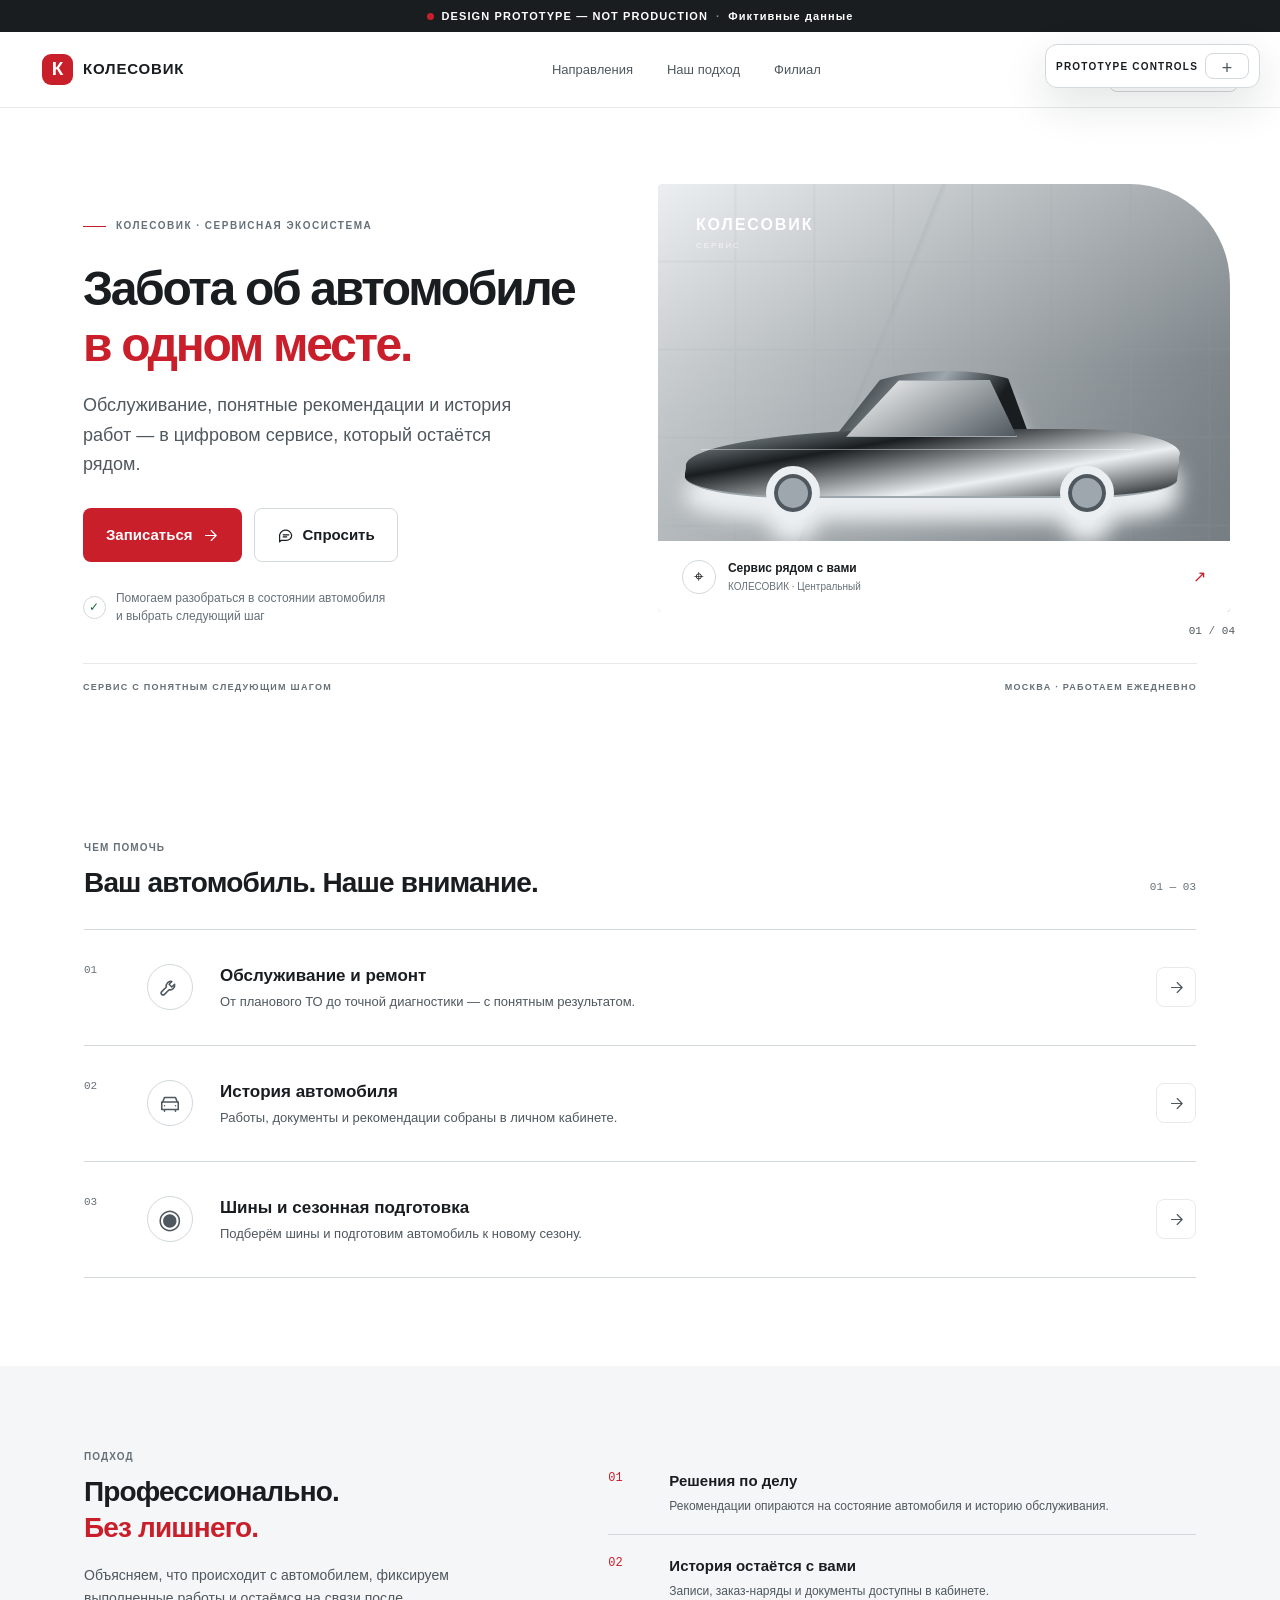
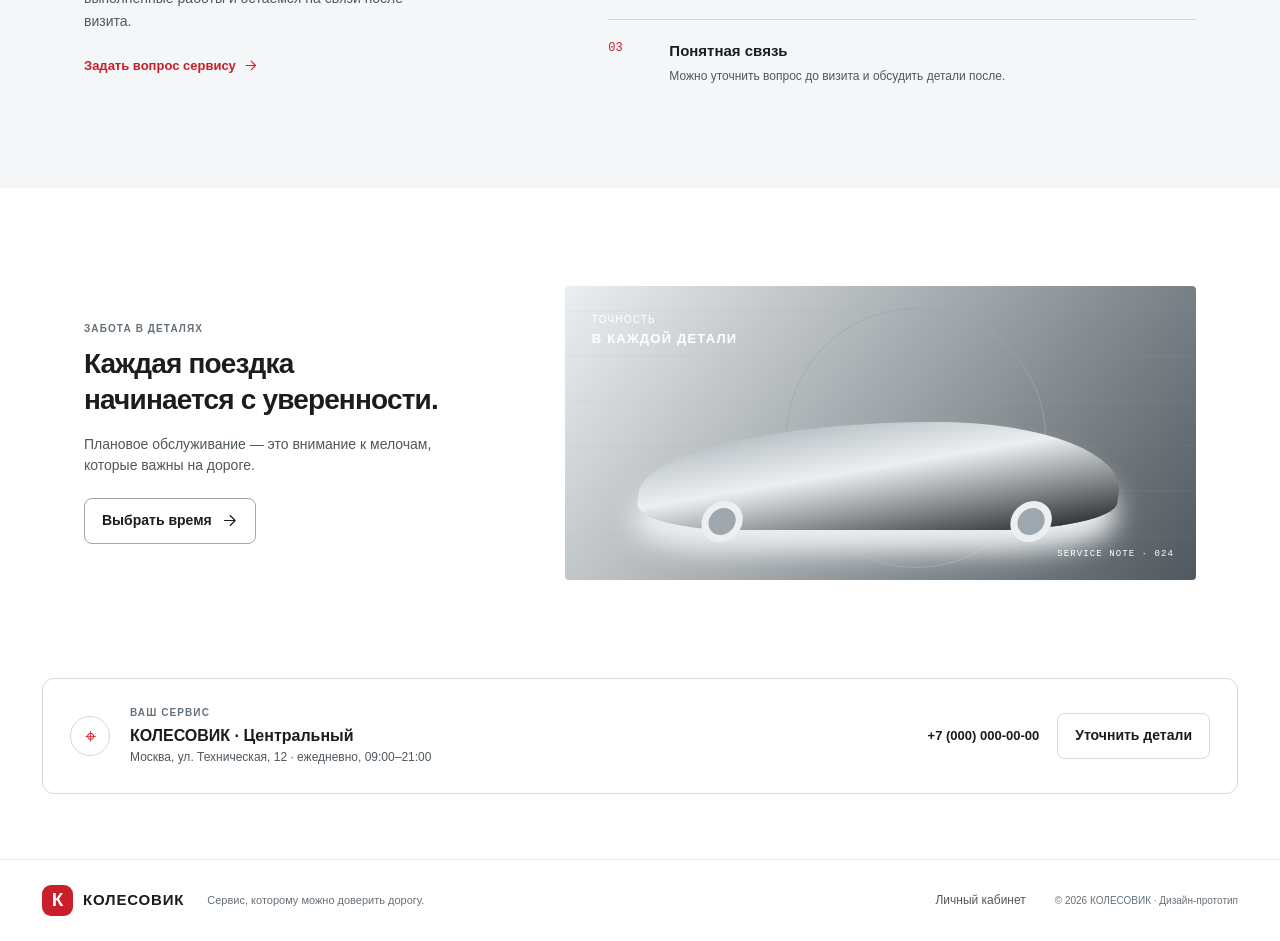
==== index.html @ c03b589c "preview: publish pilot ui v1" ====
<!doctype html>
<html lang="ru" data-theme="light">
<head>
  <meta charset="utf-8">
  <meta name="viewport" content="width=device-width, initial-scale=1, viewport-fit=cover">
  <meta name="robots" content="noindex, nofollow, noarchive, nosnippet">
  <meta name="description" content="Изолированный дизайн-прототип КОЛЕСОВИК. Только фиктивные данные.">
  <title>КОЛЕСОВИК — Pilot UI Design v1</title>
  <link rel="stylesheet" href="styles.css">
  <script>try{document.documentElement.dataset.theme=localStorage.getItem('pilot-theme')||'light'}catch{}</script>
  <script src="app.js" defer></script>
</head>
<body>
  <a class="skip-link" href="#app">К содержимому</a>
  <div class="prototype-banner"><span class="banner-dot"></span> DESIGN PROTOTYPE — NOT PRODUCTION <span class="banner-sep">·</span> Фиктивные данные</div>
  <aside class="controls collapsed" aria-label="Prototype controls">
    <div class="controls-top"><span class="control-kicker">PROTOTYPE CONTROLS</span><span class="not-product">NOT PRODUCT UI</span><button id="controls-toggle" class="icon-button controls-toggle" aria-label="Развернуть панель прототипа" aria-expanded="false">+</button></div>
    <div class="controls-body">
      <label class="control-label" for="screen-select">Экран</label>
      <select id="screen-select">
        <option value="next">01 · Next / Главная</option><option value="customer">02 · Customer / Главная</option><option value="booking">03 · Customer / Запись</option><option value="order">04 · Admin / Заказ</option><option value="shift">05 · Admin / Смена</option><option value="dialog">06 · Admin / Диалог</option>
      </select>
      <label class="control-label" for="theme-select">Тема</label>
      <select id="theme-select"><option value="light">Светлая</option><option value="dark">Тёмная</option><option value="system">Системная</option></select>
      <label class="control-label" for="state-select">Состояние</label>
      <select id="state-select"><option value="normal">Обычное</option><option value="loading">Загрузка</option><option value="empty">Пустой список</option><option value="error">Ошибка</option><option value="success">Успешно</option><option value="warning">Предупреждение</option><option value="unknown">Неизвестный исход</option><option value="readonly">Только чтение</option><option value="partial">Частичный успех</option></select>
    </div>
  </aside>
  <main id="app" tabindex="-1"></main>
  <div id="overlay-root"></div>
</body>
</html>
---- styles.css ----
@layer reset, tokens, base, components, screens, responsive;
@layer reset {
  *,*::before,*::after{box-sizing:border-box}html{scroll-behavior:smooth}body,h1,h2,h3,p,ul,ol,dl{margin:0}button,input,select,textarea{font:inherit}button{color:inherit}img,svg{display:block}button{cursor:pointer}button:disabled{cursor:not-allowed}a{color:inherit;text-decoration:none}:focus{outline:none}:focus-visible{outline:2px solid var(--focus);outline-offset:2px}
}
@layer tokens {
  :root{color-scheme:light;--red-600:#c91f2b;--red-700:#a91823;--red-800:#89151e;--blue-600:#145ec5;--green-700:#176b3a;--amber-800:#805300;--red-danger:#a51e2a;--blue-700:#155b91;--surface-0:#fff;--surface-1:#fff;--surface-2:#f5f6f7;--surface-3:#eceff1;--text-1:#191d20;--text-2:#4f585e;--text-3:#657078;--border-1:#e7eaec;--border-2:#d2d8dc;--border-3:#9da7ad;--brand:var(--red-600);--brand-hover:var(--red-700);--brand-soft:#fcebed;--focus:var(--blue-600);--interactive-hover:#f1f3f4;--success-fg:var(--green-700);--success-bg:#eaf6ee;--success-border:#b7dfc4;--warning-fg:var(--amber-800);--warning-bg:#fff5dd;--warning-border:#ebd49b;--danger-fg:var(--red-danger);--danger-bg:#fcebed;--danger-border:#e9b8bd;--info-fg:var(--blue-700);--info-bg:#e9f4fb;--info-border:#b8d8ea;--shadow-sm:0 1px 2px rgb(19 29 32 / 5%);--shadow-md:0 16px 44px rgb(19 29 32 / 13%);--shadow-float:0 18px 50px rgb(19 29 32 / 20%);--radius-sm:8px;--radius-md:12px;--radius-lg:18px;--radius-xl:24px;--font:Inter,-apple-system,BlinkMacSystemFont,"Segoe UI",Arial,sans-serif;--mono:ui-monospace,SFMono-Regular,Consolas,monospace}
  html[data-theme="dark"]{color-scheme:dark}
  html[data-theme="dark"]{--surface-0:#101315;--surface-1:#1b2023;--surface-2:#15191c;--surface-3:#0b0e10;--text-1:#f1f3f4;--text-2:#c0c8cd;--text-3:#a0abb1;--border-1:#293034;--border-2:#3a4348;--border-3:#657178;--brand:#f04450;--brand-hover:#ff6670;--brand-soft:#3a1d21;--focus:#8db8ff;--interactive-hover:#2a3034;--success-fg:#7ad49b;--success-bg:#183224;--success-border:#2c6040;--warning-fg:#f2c66e;--warning-bg:#382b14;--warning-border:#715523;--danger-fg:#ff858d;--danger-bg:#3b2024;--danger-border:#74363d;--info-fg:#84c7f1;--info-bg:#192f3d;--info-border:#315b70;--shadow-sm:0 1px 2px rgb(0 0 0 / 18%);--shadow-md:0 16px 44px rgb(0 0 0 / 32%);--shadow-float:0 18px 50px rgb(0 0 0 / 44%)}
  @media(prefers-color-scheme:dark){html[data-theme="system"]{color-scheme:dark;--surface-0:#101315;--surface-1:#1b2023;--surface-2:#15191c;--surface-3:#0b0e10;--text-1:#f1f3f4;--text-2:#c0c8cd;--text-3:#a0abb1;--border-1:#293034;--border-2:#3a4348;--border-3:#657178;--brand:#f04450;--brand-hover:#ff6670;--brand-soft:#3a1d21;--focus:#8db8ff;--interactive-hover:#2a3034;--success-fg:#7ad49b;--success-bg:#183224;--success-border:#2c6040;--warning-fg:#f2c66e;--warning-bg:#382b14;--warning-border:#715523;--danger-fg:#ff858d;--danger-bg:#3b2024;--danger-border:#74363d;--info-fg:#84c7f1;--info-bg:#192f3d;--info-border:#315b70}}
}
@layer base {
  body{font-family:var(--font);font-size:16px;line-height:1.5;color:var(--text-1);background:var(--surface-2);font-feature-settings:"ss01" on}button{border:0;background:none}p{color:var(--text-2)}svg{width:20px;height:20px;stroke:currentColor;stroke-width:1.7;stroke-linecap:round;stroke-linejoin:round;flex:0 0 auto}.sr-only{position:absolute;width:1px;height:1px;padding:0;margin:-1px;overflow:hidden;clip:rect(0,0,0,0);white-space:nowrap;border:0}.skip-link{position:fixed;z-index:200;top:-50px;left:12px;padding:10px 14px;background:var(--surface-1);border:1px solid var(--border-2);border-radius:var(--radius-sm)}.skip-link:focus{top:12px}.prototype-banner{height:32px;display:flex;align-items:center;justify-content:center;gap:8px;background:var(--text-1);color:var(--surface-0);font-size:11px;font-weight:650;letter-spacing:.1em}.banner-dot{width:7px;height:7px;border-radius:50%;background:var(--brand)}.banner-sep{opacity:.5}.controls{position:fixed;z-index:80;right:20px;top:44px;width:230px;padding:12px;background:var(--surface-1);border:1px solid var(--border-2);border-radius:var(--radius-md);box-shadow:var(--shadow-md);font-size:12px}.controls-top{display:flex;align-items:center;gap:7px;margin-bottom:10px}.control-kicker{font-weight:750;font-size:10px;letter-spacing:.12em}.not-product{padding:2px 5px;border-radius:4px;background:var(--brand-soft);color:var(--brand);font-size:8px;font-weight:700}.controls-toggle{margin-left:auto;width:26px;height:26px!important;min-height:26px!important;font-size:18px!important}.controls-body{display:grid;gap:6px}.control-label{font-size:10px;color:var(--text-3);font-weight:650;letter-spacing:.04em}.controls select{width:100%;height:34px;padding:0 9px;border:1px solid var(--border-2);border-radius:6px;background:var(--surface-0);color:var(--text-1);font-size:12px}.controls.collapsed{width:auto;padding:8px 10px}.controls.collapsed .controls-body{display:none}.controls.collapsed .controls-top{margin:0}.controls.collapsed .not-product{display:none}.button{display:inline-flex;align-items:center;justify-content:center;gap:9px;min-height:46px;padding:0 17px;border:1px solid transparent;border-radius:var(--radius-sm);font-weight:620;font-size:14px;line-height:1.25;transition:background .16s ease,border-color .16s ease,transform .16s ease}.button svg{width:17px;height:17px}.button:active{transform:translateY(1px)}.button.primary{background:var(--brand);color:var(--surface-0)}.button.primary:hover{background:var(--brand-hover)}.button.primary:disabled{opacity:.5}.button.secondary{background:var(--surface-1);border-color:var(--border-2);color:var(--text-1)}.button.secondary:hover{background:var(--interactive-hover)}.button.large{min-height:54px;padding:0 22px;font-size:15px}.button.compact{min-height:40px;padding:0 13px;font-size:13px}.button.danger{background:var(--danger-fg);color:var(--surface-0)}.button.danger-quiet{background:transparent;color:var(--danger-fg);border-color:var(--danger-border)}.button.danger-quiet:hover{background:var(--danger-bg)}.quiet-button,.text-link,.text-button{display:inline-flex;align-items:center;gap:7px;color:var(--text-2);font-weight:580;font-size:13px}.quiet-button{min-height:44px;padding:0 12px;border:1px solid var(--border-2);border-radius:var(--radius-sm);background:var(--surface-1)}.quiet-button:hover{background:var(--interactive-hover)}.quiet-button svg,.text-link svg{width:15px;height:15px}.text-link{color:var(--brand);padding:6px 0}.text-link:hover,.text-button:hover{text-decoration:underline}.text-button{color:var(--brand);padding:0}.icon-button,.row-action,.back-square{display:inline-grid;place-items:center;width:44px;height:44px;border:1px solid var(--border-2);border-radius:var(--radius-sm);background:var(--surface-1);color:var(--text-2)}.icon-button:hover,.row-action:hover,.back-square:hover{background:var(--interactive-hover)}.row-action{width:40px;height:40px;border-color:var(--border-1)}.row-action svg{width:17px;height:17px}.badge{display:inline-flex;align-items:center;gap:6px;min-height:25px;padding:3px 9px;border:1px solid var(--border-2);border-radius:99px;background:var(--surface-2);color:var(--text-2);white-space:nowrap;font-size:11px;font-weight:650}.badge i{width:6px;height:6px;border-radius:50%;background:currentColor}.badge.success{background:var(--success-bg);border-color:var(--success-border);color:var(--success-fg)}.badge.warning{background:var(--warning-bg);border-color:var(--warning-border);color:var(--warning-fg)}.badge.danger{background:var(--danger-bg);border-color:var(--danger-border);color:var(--danger-fg)}.badge.info{background:var(--info-bg);border-color:var(--info-border);color:var(--info-fg)}.eyebrow,.label{display:block;color:var(--text-3);font-size:10px;font-weight:700;letter-spacing:.11em;line-height:1.4}.small-muted{color:var(--text-3);font-size:11px}.avatar{display:grid;place-items:center;width:36px;height:36px;flex:0 0 auto;border-radius:50%;background:var(--surface-3);color:var(--text-2);font-size:12px;font-weight:700}.inline-state{display:flex;align-items:flex-start;gap:12px;padding:14px 16px;border:1px solid;border-radius:var(--radius-sm)}.inline-state strong{display:block;font-size:13px}.inline-state p{margin-top:3px;font-size:12px;line-height:1.45}.state-icon{display:grid;place-items:center;width:22px;height:22px;flex:0 0 auto;border:1px solid currentColor;border-radius:50%;font-size:12px;font-weight:700}.info-state{color:var(--info-fg);background:var(--info-bg);border-color:var(--info-border)}.success-state{color:var(--success-fg);background:var(--success-bg);border-color:var(--success-border)}.warning-state{color:var(--warning-fg);background:var(--warning-bg);border-color:var(--warning-border)}.danger-state{color:var(--danger-fg);background:var(--danger-bg);border-color:var(--danger-border)}.inline-state p{color:var(--text-2)}.spinner{width:20px;height:20px;border:2px solid var(--info-border);border-top-color:var(--info-fg);border-radius:50%;animation:spin .8s linear infinite;flex:0 0 auto}@keyframes spin{to{transform:rotate(360deg)}}.empty-state{display:grid;justify-items:center;gap:8px;padding:36px 20px;border:1px dashed var(--border-2);border-radius:var(--radius-md);text-align:center}.empty-state strong{font-size:14px}.empty-state p{font-size:13px}.empty-mark{color:var(--text-3);font-size:30px}.mobile-only{display:none}.desktop-only{display:inline-flex}
}
@layer components {
  .brand{display:flex;align-items:center;gap:10px;font-size:15px;font-weight:760;letter-spacing:.055em;white-space:nowrap}.brand-symbol{display:grid;place-items:center;width:31px;height:31px;border-radius:9px;background:var(--brand);color:var(--surface-0);font-size:19px;font-weight:750;letter-spacing:0}.modal-backdrop{position:fixed;z-index:120;inset:0;display:grid;place-items:center;padding:24px;background:var(--surface-3);background:color-mix(in srgb,var(--surface-3) 74%,transparent);backdrop-filter:blur(4px)}.modal{width:min(100%,520px);max-height:min(86dvh,760px);overflow:auto;border:1px solid var(--border-2);border-radius:var(--radius-lg);background:var(--surface-1);box-shadow:var(--shadow-float);padding:23px}.modal>header{display:flex;align-items:center;justify-content:space-between;gap:16px}.modal h2{font-size:22px;line-height:1.3;letter-spacing:-.02em}.modal-body{display:grid;gap:15px;padding:18px 0;color:var(--text-2);font-size:14px}.modal-body>p{line-height:1.6}.modal footer{display:flex;justify-content:flex-end;gap:9px;padding-top:4px}.field-label{display:grid;gap:6px;color:var(--text-2);font-size:12px;font-weight:620}.field-label input,.field-label select,.field-label textarea{width:100%;min-height:46px;padding:10px 12px;border:1px solid var(--border-2);border-radius:var(--radius-sm);background:var(--surface-0);color:var(--text-1);font-size:14px}.field-label textarea{min-height:90px;resize:vertical}.modal-lead{color:var(--text-1);font-weight:620}.modal-facts{display:grid;gap:8px;padding:12px 14px;border-radius:var(--radius-sm);background:var(--surface-2)}.modal-facts div{display:flex;justify-content:space-between;gap:18px}.modal-facts dt{color:var(--text-3);font-size:12px}.modal-facts dd{color:var(--text-1);font-size:12px;font-weight:620;text-align:right}.reconcile-choice{display:grid;gap:8px}.reconcile-choice button{display:grid;grid-template-columns:32px 1fr;align-items:center;gap:0 10px;padding:12px;border:1px solid var(--border-2);border-radius:var(--radius-sm);background:var(--surface-0);text-align:left}.reconcile-choice button>span{grid-row:span 2;display:grid;place-items:center;width:30px;height:30px;border-radius:50%;background:var(--info-bg);color:var(--info-fg)}.reconcile-choice strong{font-size:13px}.reconcile-choice small{color:var(--text-3);font-size:11px}.micro-note{font-size:11px!important;color:var(--text-3)!important}.roster-checks{display:grid;gap:3px}.roster-checks label{display:flex;align-items:center;gap:10px;min-height:44px;border-bottom:1px solid var(--border-1);font-size:13px}.roster-checks input{width:18px;height:18px;accent-color:var(--brand)}.past-episode{padding:14px;border:1px solid var(--border-1);border-radius:var(--radius-sm);background:var(--surface-2)}.past-episode p{margin-top:10px}.backend-note{display:block;padding:9px 10px;border-left:2px solid var(--warning-fg);background:var(--warning-bg);color:var(--warning-fg);font-size:10px;line-height:1.45}
}
@layer screens {
  /* Next public surface */
  .public-shell{background:var(--surface-1);min-height:100vh}.public-header{height:76px;max-width:1280px;margin:auto;padding:0 42px;display:flex;align-items:center;justify-content:space-between;border-bottom:1px solid var(--border-1)}.public-links{display:flex;gap:34px;margin-left:80px}.public-links a{font-size:13px;color:var(--text-2)}.public-links a:hover{color:var(--brand)}.public-actions{display:flex;align-items:center;gap:12px}.menu-button{display:none}.hero-public{position:relative;display:grid;grid-template-columns:1.03fr .97fr;max-width:1280px;min-height:580px;margin:auto;padding:76px 42px 58px;overflow:hidden}.hero-copy{position:relative;z-index:2;padding:35px 0 0 3.2vw}.hero-copy .eyebrow{display:flex;align-items:center;gap:10px;color:var(--text-3);letter-spacing:.15em}.eyebrow-line{width:23px;height:1px;background:var(--brand)}.hero-copy h1{margin:28px 0 18px;font-size:48px;line-height:56px;letter-spacing:-.048em;font-weight:660}.hero-copy h1 em,.trust-left h2 em{font-style:normal;color:var(--brand)}.hero-lead{max-width:470px;font-size:18px;line-height:1.65}.hero-buttons{display:flex;gap:12px;margin-top:28px}.hero-buttons .secondary{gap:8px}.hero-buttons .secondary svg{width:18px}.hero-assurance{display:flex;align-items:center;gap:10px;margin-top:27px;color:var(--text-3);font-size:12px;line-height:1.5}.assurance-icon{display:grid;place-items:center;width:23px;height:23px;border:1px solid var(--border-2);border-radius:50%;color:var(--success-fg);font-size:12px}.hero-visual{position:relative;min-height:455px;padding:0 15px 0 8px}.photo-scene{position:absolute;inset:0 8px 27px 0;overflow:hidden;border-radius:4px 100px 4px 4px;background:linear-gradient(145deg,var(--surface-3),var(--text-2));isolation:isolate}.photo-scene:before,.photo-scene:after{position:absolute;content:"";z-index:-1}.photo-scene:before{inset:0;background:linear-gradient(112deg,transparent 38%,var(--border-3) 38.3%,transparent 39%),linear-gradient(0deg,var(--surface-3),transparent 60%);opacity:.25}.photo-grid{position:absolute;inset:0;background:repeating-linear-gradient(90deg,transparent 0 76px,var(--border-3) 77px,var(--border-3) 78px,transparent 79px),repeating-linear-gradient(0deg,transparent 0 85px,var(--border-3) 86px,var(--border-3) 87px,transparent 88px);opacity:.12}.garage-sign{position:absolute;top:29px;left:38px;color:var(--surface-0);font-size:16px;font-weight:750;letter-spacing:.12em}.garage-sign span{display:block;margin-top:3px;font-size:8px;font-weight:500;letter-spacing:.24em;opacity:.65}.car-illustration{position:absolute;bottom:83px;left:4%;width:88%;height:165px;filter:drop-shadow(0 23px 10px var(--surface-3))}.car-body{position:absolute;left:1%;right:1%;bottom:31px;height:69px;border-radius:48% 22% 19% 22% / 52% 37% 26% 32%;transform:skewX(-6deg);background:linear-gradient(170deg,var(--border-3),var(--text-1) 31%,var(--surface-3) 68%,var(--text-1));border-bottom:2px solid var(--border-3)}.car-roof{position:absolute;left:30%;top:7px;width:42%;height:80px;border-radius:58% 55% 0 0;transform:skewX(-12deg);background:linear-gradient(120deg,var(--text-1),var(--border-3) 42%,var(--text-1) 70%);clip-path:polygon(22% 0,78% 0,100% 100%,0 100%)}.car-window{position:absolute;z-index:2;left:34%;top:16px;width:34%;height:57px;transform:skewX(-12deg);clip-path:polygon(24% 0,77% 0,100% 100%,0 100%);background:linear-gradient(145deg,var(--surface-2),var(--text-2));border:1px solid var(--border-3)}.wheel{position:absolute;bottom:9px;z-index:3;width:54px;height:54px;border:8px solid var(--surface-3);border-radius:50%;background:var(--border-3);box-shadow:inset 0 0 0 4px var(--text-2)}.wheel-a{left:17%}.wheel-b{right:14%}.car-highlight{position:absolute;bottom:79px;left:4%;width:86%;height:1px;background:var(--surface-0);opacity:.4}.floor-line{position:absolute;left:-4%;right:-4%;bottom:69px;height:1px;background:var(--surface-0);opacity:.22}.photo-caption{position:absolute;right:0;bottom:0;left:0;display:flex;align-items:center;gap:12px;padding:18px 24px;background:var(--surface-1);color:var(--text-1)}.caption-pin{display:grid;place-items:center;width:34px;height:34px;border:1px solid var(--border-2);border-radius:50%;font-size:17px}.photo-caption strong,.photo-caption small{display:block}.photo-caption strong{font-size:12px}.photo-caption small{margin-top:2px;color:var(--text-3);font-size:10px}.caption-arrow{margin-left:auto;color:var(--brand)}.hero-index{position:absolute;right:3px;bottom:0;color:var(--text-2);font-family:var(--mono);font-size:11px}.hero-index span{color:var(--text-3)}.hero-bottom{grid-column:1/-1;display:flex;justify-content:space-between;align-self:end;margin:24px 3.2vw 0;padding-top:17px;border-top:1px solid var(--border-1);color:var(--text-3);font-size:9px;font-weight:650;letter-spacing:.14em}.section-wrap{max-width:1196px;margin:auto;padding:88px 42px}.section-head{display:flex;align-items:end;justify-content:space-between;gap:20px;margin-bottom:28px}.section-head h2,.trust-left h2,.proof-work h2{margin-top:10px;font-size:28px;line-height:36px;letter-spacing:-.03em;font-weight:640}.section-count{padding-bottom:5px;color:var(--text-3);font-family:var(--mono);font-size:11px}.direction-list{border-top:1px solid var(--border-2)}.direction-row{display:grid;grid-template-columns:44px 54px 1fr 44px;align-items:center;gap:19px;min-height:116px;border-bottom:1px solid var(--border-2)}.direction-number{align-self:start;padding-top:32px;color:var(--text-3);font-family:var(--mono);font-size:11px}.direction-icon{display:grid;place-items:center;width:46px;height:46px;border:1px solid var(--border-2);border-radius:50%;color:var(--text-2)}.direction-icon svg{width:22px;height:22px}.tire-icon{font-size:27px}.direction-copy h3{font-size:17px;font-weight:630}.direction-copy p{margin-top:4px;font-size:13px}.direction-row .row-action{justify-self:end}.trust-section{display:grid;grid-template-columns:.85fr 1.15fr;gap:90px;padding:84px max(42px,calc((100% - 1112px)/2));background:var(--surface-2)}.trust-left h2{font-size:28px}.trust-left>p{max-width:365px;margin:18px 0 17px;line-height:1.65;font-size:14px}.trust-right{display:grid;align-content:center}.trust-stat{display:grid;grid-template-columns:45px 1fr;gap:16px;padding:19px 0;border-bottom:1px solid var(--border-2)}.trust-stat:last-child{border:0}.trust-mark{color:var(--brand);font-family:var(--mono);font-size:12px}.trust-stat strong{font-size:15px}.trust-stat p{margin-top:4px;font-size:12px}.proof-work{display:grid;grid-template-columns:.8fr 1.2fr;gap:60px;align-items:center;max-width:1196px;margin:auto;padding:98px 42px}.proof-work>div:first-child>p{max-width:365px;margin:16px 0 22px;font-size:14px}.dark-outline{border-color:var(--border-3);background:transparent}.work-art{position:relative;height:294px;overflow:hidden;border-radius:4px;background:linear-gradient(128deg,var(--surface-3),var(--text-2));isolation:isolate}.work-art:before{position:absolute;inset:0;content:"";z-index:-1;background:repeating-linear-gradient(0deg,transparent 0 43px,var(--border-3) 44px,transparent 45px);opacity:.12}.work-ring{position:absolute;top:22px;left:35%;width:260px;height:260px;border:1px solid var(--border-3);border-radius:50%;opacity:.7}.work-car{position:absolute;left:12%;right:12%;bottom:50px;height:108px;border-radius:60% 40% 25% 22% / 65% 65% 25% 25%;transform:skewX(-8deg);background:linear-gradient(170deg,var(--border-3),var(--surface-3) 45%,var(--text-1));box-shadow:0 22px 25px var(--surface-3)}.work-car span:before,.work-car span:after{position:absolute;bottom:-12px;width:41px;height:41px;content:"";border:7px solid var(--surface-3);border-radius:50%;background:var(--border-3)}.work-car span:before{left:14%}.work-car span:after{right:13%}.work-label{position:absolute;top:25px;left:27px;color:var(--surface-0);font-size:10px;letter-spacing:.12em;line-height:1.7}.work-label b{font-size:13px}.work-serial{position:absolute;right:22px;bottom:18px;color:var(--surface-0);font-family:var(--mono);font-size:9px;letter-spacing:.12em}.branch-strip{display:grid;grid-template-columns:42px 1fr auto auto;align-items:center;gap:18px;max-width:1196px;margin:0 auto 65px;padding:27px;border:1px solid var(--border-2);border-radius:var(--radius-md)}.branch-pin{display:grid;place-items:center;width:40px;height:40px;border:1px solid var(--border-2);border-radius:50%;color:var(--brand);font-size:20px}.branch-strip h2{margin-top:4px;font-size:16px}.branch-strip p{font-size:12px}.branch-phone{font-size:13px;font-weight:630}.public-footer{display:flex;align-items:center;gap:23px;max-width:1280px;margin:auto;padding:25px 42px;border-top:1px solid var(--border-1)}.public-footer>span{color:var(--text-3);font-size:11px}.public-footer .footer-login{margin-left:auto;color:var(--text-2);font-size:12px}.public-footer small{color:var(--text-3);font-size:10px}
  /* Customer app */
  .customer-app{display:grid;grid-template-columns:248px minmax(0,1fr);min-height:calc(100vh - 32px);background:var(--surface-2)}.customer-side{position:sticky;top:0;display:flex;flex-direction:column;height:calc(100vh - 32px);padding:26px 16px 17px;border-right:1px solid var(--border-1);background:var(--surface-1)}.customer-side>.brand{padding:0 10px}.side-label{margin:42px 10px 9px;color:var(--text-3);font-size:9px;font-weight:700;letter-spacing:.13em}.customer-side nav{display:grid;gap:4px}.side-item{display:flex;align-items:center;gap:12px;width:100%;min-height:45px;padding:0 11px;border-radius:var(--radius-sm);color:var(--text-2);font-size:13px;text-align:left}.side-item>span{display:grid;place-items:center;width:24px}.side-item svg{width:19px;height:19px}.side-item.selected{background:var(--brand-soft);color:var(--brand);font-weight:630}.side-help{margin-top:auto;padding:15px 12px;border:1px solid var(--border-1);border-radius:var(--radius-md)}.help-icon{display:grid;place-items:center;width:33px;height:33px;margin-bottom:12px;border-radius:10px;background:var(--surface-3);color:var(--text-2)}.help-icon svg{width:17px}.side-help strong{font-size:12px}.side-help p{margin:3px 0 7px;font-size:11px}.side-help .text-link{font-size:11px}.side-profile{display:flex;align-items:center;gap:10px;margin-top:16px;padding:12px 5px 0;border-top:1px solid var(--border-1)}.side-profile>span:nth-child(2){display:grid;gap:1px}.side-profile b{font-size:11px}.side-profile small{font-size:10px;color:var(--text-3)}.more-button{width:34px;height:34px;border-radius:var(--radius-sm);color:var(--text-3);font-size:21px}.side-profile .more-button{margin-left:auto}.customer-main{min-width:0}.customer-top{height:68px;display:flex;align-items:center;justify-content:space-between;padding:0 max(32px,calc((100% - 1010px)/2));border-bottom:1px solid var(--border-1);background:var(--surface-1)}.mobile-brand-link{display:none}.account-context{color:var(--text-3);font-size:12px}.profile-mini{display:flex;align-items:center;gap:8px;min-height:44px;color:var(--text-2);font-size:12px}.profile-mini .avatar{width:30px;height:30px;font-size:10px}.customer-content{max-width:1040px;margin:0 auto;padding:40px 34px 64px}.customer-welcome{display:flex;align-items:end;justify-content:space-between;gap:20px;margin-bottom:25px}.customer-welcome h1,.page-title{margin-top:6px;font-size:36px;font-weight:640;letter-spacing:-.03em}.customer-welcome p{margin-top:6px;font-size:13px}.current-booking{display:grid;grid-template-columns:206px minmax(0,1fr);min-height:228px;overflow:hidden;border:1px solid var(--border-2);border-radius:var(--radius-lg);background:var(--surface-1);box-shadow:var(--shadow-sm)}.booking-visual{position:relative;display:flex;align-items:center;justify-content:center;overflow:hidden;background:var(--surface-3)}.booking-visual:before,.booking-visual:after{position:absolute;content:"";width:160px;height:160px;border:1px solid var(--border-3);border-radius:50%;opacity:.35}.booking-visual:before{left:-85px;top:-70px}.booking-visual:after{right:-110px;bottom:-110px;width:215px;height:215px}.booking-visual-label{position:absolute;top:16px;left:17px;color:var(--text-3);font-size:8px;font-weight:700;letter-spacing:.13em}.calendar-art{z-index:1;display:grid;justify-items:center;align-content:center;width:83px;height:91px;border:1px solid var(--border-3);border-radius:11px;background:var(--surface-1);box-shadow:var(--shadow-md);transform:rotate(-5deg)}.calendar-art b{font-size:37px;line-height:1;font-weight:650;letter-spacing:-.05em}.calendar-art span{margin-top:3px;color:var(--brand);font-size:9px;font-weight:750;letter-spacing:.14em}.visual-decoration{position:absolute;right:17px;bottom:13px;color:var(--border-3)}.visual-decoration svg{width:21px;height:21px}.booking-details{display:flex;flex-direction:column;padding:21px 25px}.booking-title-line{display:flex;align-items:center;gap:10px}.booking-details h2{margin-top:10px;font-size:21px;line-height:1.27;letter-spacing:-.02em}.booking-meta{display:grid;grid-template-columns:1fr 1fr;gap:6px 18px;margin-top:11px}.booking-meta span{display:flex;align-items:center;gap:7px;color:var(--text-2);font-size:11px}.booking-meta svg{width:14px;height:14px;color:var(--text-3)}.booking-footer{display:flex;align-items:center;justify-content:space-between;gap:15px;margin-top:auto;padding-top:14px}.booking-footer>span{color:var(--text-3);font-size:10px}.compact-head{margin-bottom:15px}.compact-head h2{margin-top:5px;font-size:20px;letter-spacing:-.015em}.customer-section{margin-top:30px}.car-year{color:var(--text-3);font-size:.68em;font-weight:450}.vehicle-summary{display:grid;grid-template-columns:160px 1fr 1fr 40px;align-items:center;gap:16px;min-height:110px;padding:13px 16px;border:1px solid var(--border-2);border-radius:var(--radius-md);background:var(--surface-1)}.vehicle-visual{position:relative;display:grid;place-items:center;height:78px;overflow:hidden;border-radius:8px;background:var(--surface-2)}.vehicle-visual:after{position:absolute;right:10px;bottom:14px;left:10px;height:1px;content:"";background:var(--border-2)}.mini-car{position:relative;z-index:1;width:94px;height:28px;margin-top:14px;border-radius:55% 27% 17% 17% / 47% 53% 22% 28%;transform:skewX(-6deg);background:linear-gradient(170deg,var(--border-3),var(--text-2));box-shadow:var(--shadow-sm)}.mini-car:before{position:absolute;left:26px;top:-17px;width:44px;height:22px;content:"";clip-path:polygon(25% 0,75% 0,100% 100%,0 100%);background:var(--text-3)}.mini-car span:before,.mini-car span:after{position:absolute;bottom:-6px;z-index:2;width:17px;height:17px;content:"";border:3px solid var(--surface-3);border-radius:50%;background:var(--border-3)}.mini-car span:before{left:13px}.mini-car span:after{right:13px}.vehicle-data{display:grid;align-content:center;gap:4px;color:var(--text-2);font-size:11px}.plate{justify-self:start;padding:2px 7px;border:1px solid var(--border-2);border-radius:4px;background:var(--surface-2);color:var(--text-1);font-family:var(--mono);font-size:11px;font-weight:600}.vehicle-next{display:grid;gap:3px;padding-left:20px;border-left:1px solid var(--border-1)}.vehicle-next .label{font-size:8px}.vehicle-next strong{font-size:12px}.vehicle-next>span:last-child{font-size:10px;color:var(--text-3)}.vehicle-action{justify-self:end}.service-summary .section-head{margin-bottom:12px}.service-row{display:grid;grid-template-columns:44px 1fr auto 40px;align-items:center;gap:14px;padding:15px;border:1px solid var(--border-2);border-radius:var(--radius-md);background:var(--surface-1)}.service-date{display:grid;place-items:center;width:39px;height:43px;border:1px solid var(--border-2);border-radius:7px;font-size:14px;font-weight:650;line-height:1.05}.service-date small{font-size:8px;letter-spacing:.08em}.service-name{display:grid;gap:3px}.service-name strong{font-size:12px}.service-name span{color:var(--text-3);font-size:10px}.service-total{display:grid;gap:2px;text-align:right}.service-total span{color:var(--text-3);font-size:8px;letter-spacing:.1em}.service-total strong{font-variant-numeric:tabular-nums;font-size:13px}.recommendation{display:grid;grid-template-columns:37px 1fr auto;align-items:start;gap:13px;margin-top:19px;padding:17px;border:1px solid var(--warning-border);border-radius:var(--radius-md);background:var(--warning-bg)}.recommendation-icon{display:grid;place-items:center;width:32px;height:32px;border-radius:50%;background:var(--surface-1);color:var(--warning-fg)}.recommendation .eyebrow{color:var(--warning-fg);font-size:8px}.recommendation h3{margin-top:4px;font-size:13px}.recommendation p{margin-top:4px;font-size:11px}.recommendation .quiet-button{min-height:38px;font-size:11px}.quick-actions{display:grid;grid-template-columns:1fr 1fr;gap:12px;margin-top:17px}.quick-actions>button{display:grid;grid-template-columns:26px 1fr 18px;align-items:center;gap:10px;min-height:68px;padding:11px 14px;border:1px solid var(--border-2);border-radius:var(--radius-md);background:var(--surface-1);text-align:left}.quick-actions>button>svg:first-child{color:var(--text-2)}.quick-actions>button>svg:last-child{width:16px;color:var(--text-3)}.quick-actions span{display:grid;gap:1px}.quick-actions b{font-size:11px}.quick-actions small{color:var(--text-3);font-size:9px}.bottom-nav{display:none}.booking-standalone{max-width:790px;margin:auto;padding:34px 28px}.back-link{min-height:44px;padding:0;color:var(--text-2);font-size:13px}.booking-standalone .back-link{margin-bottom:23px}.booking-standalone .page-title{font-size:30px}.booking-tabs{display:flex;gap:20px;margin:20px 0 0;border-bottom:1px solid var(--border-2)}.booking-tabs button{position:relative;min-height:47px;padding:0 2px;color:var(--text-3);font-size:13px}.booking-tabs button.active{color:var(--brand);font-weight:650}.booking-tabs button.active:after{position:absolute;bottom:-1px;right:0;left:0;height:2px;content:"";background:var(--brand)}.booking-full{margin-top:18px;padding:23px;border:1px solid var(--border-2);border-radius:var(--radius-lg);background:var(--surface-1);box-shadow:var(--shadow-sm)}.booking-full-head{display:flex;align-items:center;justify-content:space-between;color:var(--text-3)}.booking-full-head>div{display:flex;align-items:center;gap:11px}.booking-full-head>svg{width:23px;height:23px}.booking-full h2{margin-top:17px;font-size:23px;letter-spacing:-.02em}.booking-facts{display:grid;grid-template-columns:1fr 1fr;gap:18px 25px;margin-top:23px;padding:19px 0;border-top:1px solid var(--border-1);border-bottom:1px solid var(--border-1)}.booking-facts>div{display:grid;gap:2px}.booking-facts>div>span{color:var(--text-3);font-size:9px;font-weight:700;letter-spacing:.1em}.booking-facts strong{font-size:13px}.booking-facts small{color:var(--text-3);font-size:11px}.success-text{color:var(--success-fg)}.booking-next{display:grid;grid-template-columns:55px 1fr;align-items:start;gap:9px;margin-top:17px}.next-number{color:var(--brand);font-size:9px;font-weight:720;letter-spacing:.1em}.booking-next p{font-size:12px;line-height:1.5}.booking-ops{display:flex;gap:9px;margin-top:19px}.booking-note{display:flex;gap:10px;align-items:flex-start;margin-top:13px;padding:12px;border-radius:var(--radius-sm);background:var(--surface-3)}.booking-note>span{display:grid;place-items:center;width:18px;height:18px;flex:0 0 auto;border:1px solid var(--border-3);border-radius:50%;font-size:11px}.booking-note p{font-size:11px}.booking-full .mode-note{margin-top:10px}
  /* Admin dense operational surfaces */
  .admin-app{display:grid;grid-template-columns:234px minmax(0,1fr);min-height:calc(100vh - 32px);background:var(--surface-2)}.admin-sidebar{position:sticky;top:0;display:flex;flex-direction:column;height:calc(100vh - 32px);padding:21px 14px 12px;border-right:1px solid var(--border-1);background:var(--surface-1)}.admin-sidebar>.brand{padding:0 7px}.branch-switch{display:flex;align-items:center;gap:10px;margin:29px 0 19px;padding:10px;border:1px solid var(--border-1);border-radius:var(--radius-sm)}.branch-dot{width:8px;height:8px;border-radius:50%;background:var(--success-fg)}.branch-switch>span:nth-child(2){display:grid;gap:1px;flex:1}.branch-switch small{font-size:8px;color:var(--text-3);letter-spacing:.1em}.branch-switch b{font-size:11px}.chevron{color:var(--text-3)}.admin-sidebar nav{display:grid;gap:3px}.admin-nav-item{display:flex;align-items:center;gap:11px;min-height:42px;padding:0 11px;border-radius:var(--radius-sm);color:var(--text-2);font-size:12px;text-align:left}.admin-nav-item>span{display:grid;place-items:center;width:20px;font-size:17px}.admin-nav-item.active{background:var(--brand-soft);color:var(--brand);font-weight:650}.nav-count{display:grid;place-items:center;width:19px;height:19px;margin-left:auto;border-radius:50%;background:var(--danger-bg);color:var(--danger-fg);font-size:9px;font-style:normal}.sidebar-bottom{margin-top:auto}.online-status{display:flex;align-items:center;gap:7px;padding:10px;color:var(--text-3);font-size:10px}.online-status span{width:7px;height:7px;border-radius:50%;background:var(--success-fg)}.admin-user{display:flex;align-items:center;gap:9px;padding:11px 3px 2px;border-top:1px solid var(--border-1)}.admin-user>span:nth-child(2){display:grid;gap:2px}.admin-user b{font-size:10px}.admin-user small{font-size:9px;color:var(--text-3)}.admin-user .more-button{margin-left:auto}.admin-avatar{width:30px;height:30px;background:var(--brand-soft);color:var(--brand);font-size:10px}.admin-main{min-width:0}.admin-topbar{height:55px;display:flex;align-items:center;justify-content:space-between;padding:0 26px;border-bottom:1px solid var(--border-1);background:var(--surface-1)}.crumbs{display:flex;gap:9px;color:var(--text-3);font-size:10px}.crumbs b{color:var(--text-1);font-weight:600}.topbar-right{display:flex;align-items:center;gap:16px}.date-chip{color:var(--text-3);font-family:var(--mono);font-size:9px;letter-spacing:.04em}.top-icon{position:relative;width:35px;height:35px;color:var(--text-2);font-size:19px}.top-icon i{position:absolute;top:7px;right:6px;width:5px;height:5px;border-radius:50%;background:var(--brand)}.admin-mobile-nav{display:none}.admin-content{max-width:1420px;margin:auto;padding:23px 27px 48px}.admin-page-head{display:flex;align-items:center;justify-content:space-between;gap:17px;margin-bottom:17px}.admin-page-head .eyebrow span,.dialog-page-head .eyebrow span{padding:0 5px;color:var(--border-3)}.order-title-row{display:flex;align-items:center;gap:11px;margin-top:5px}.order-title-row h1,.admin-page-head h1,.dialog-page-head h1{font-size:25px;line-height:1.3;font-weight:650;letter-spacing:-.025em}.order-title-row .back-square{width:34px;height:34px}.order-title-row .back-square svg{width:17px}.mono-id{font-family:var(--mono);font-size:.83em;font-weight:600;letter-spacing:-.03em}.head-actions{display:flex;align-items:center;gap:8px}.order-identity{display:grid;grid-template-columns:1fr 1px 1.1fr 1px 1.45fr;align-items:center;gap:20px;padding:13px 16px;border:1px solid var(--border-2);border-radius:var(--radius-md);background:var(--surface-1)}.order-person,.order-vehicle{display:flex;align-items:center;gap:11px;min-width:0}.large-avatar{width:40px;height:40px;background:var(--surface-3)}.order-identity .label{font-size:8px}.order-identity strong,.order-identity small{display:block;overflow:hidden;text-overflow:ellipsis;white-space:nowrap}.order-identity strong{margin-top:2px;font-size:11px}.order-identity small{margin-top:2px;color:var(--text-3);font-size:9px}.identity-divider{height:35px;background:var(--border-1)}.order-vehicle>svg{width:26px;height:26px;color:var(--text-3)}.order-branch{min-width:0}.order-overview{display:grid;grid-template-columns:1.25fr 1fr;gap:13px;margin-top:13px}.balance-panel,.next-action-panel{padding:15px;border:1px solid var(--border-2);border-radius:var(--radius-md);background:var(--surface-1)}.balance-heading{display:flex;align-items:center;justify-content:space-between}.balance-heading .label{font-size:8px}.balance-amount{margin:3px 0 2px;font-size:32px;line-height:1.17;font-weight:650;letter-spacing:-.045em;font-variant-numeric:tabular-nums lining-nums}.balance-breakdown{display:flex;gap:17px}.balance-breakdown span{display:flex;gap:5px;color:var(--text-3);font-size:10px}.balance-breakdown b{color:var(--text-2);font-variant-numeric:tabular-nums}.balance-action{display:flex;gap:8px;margin-top:11px}.balance-action .button{min-height:37px}.balance-action .icon-button{width:39px;height:37px}.unknown-panel{display:grid;grid-template-columns:37px 1fr;gap:11px;margin-top:11px;padding:11px;border:1px solid var(--warning-border);border-radius:var(--radius-sm);background:var(--warning-bg)}.unknown-symbol{display:grid;place-items:center;width:30px;height:30px;border:1.5px solid var(--warning-fg);border-radius:50%;color:var(--warning-fg);font-size:18px;font-weight:700}.unknown-label{display:block;color:var(--warning-fg);font-size:8px;font-weight:750;letter-spacing:.1em}.unknown-panel strong{display:block;margin-top:3px;font-size:12px}.unknown-panel p{margin-top:3px;font-size:10px;line-height:1.5}.unknown-panel .button{margin-top:8px}.next-action-panel{display:flex;flex-direction:column;justify-content:space-between}.next-action-panel .eyebrow{font-size:8px}.next-action-content{display:flex;gap:12px;align-items:flex-start;margin:13px 0}.next-action-check{display:grid;place-items:center;width:27px;height:27px;flex:0 0 auto;border-radius:50%;background:var(--brand-soft);color:var(--brand);font-size:12px;font-weight:700}.next-action-content strong{font-size:13px}.next-action-content p{margin-top:3px;font-size:10px}.next-action-panel .text-link{font-size:11px}.order-tabs{display:flex;gap:24px;margin-top:17px;border-bottom:1px solid var(--border-2)}.order-tabs button{position:relative;display:flex;align-items:center;gap:6px;min-height:42px;padding:0;color:var(--text-3);font-size:11px;white-space:nowrap}.order-tabs button.active{color:var(--brand);font-weight:650}.order-tabs button.active:after{position:absolute;right:0;bottom:-1px;left:0;height:2px;content:"";background:var(--brand)}.order-tabs button span{display:grid;place-items:center;min-width:17px;height:17px;padding:0 4px;border-radius:9px;background:var(--surface-3);font-size:9px}.order-body{padding-top:14px}.order-body>.inline-state{margin-bottom:12px}.order-main-column{display:grid;gap:12px}.order-body:has(.order-main-column){display:grid;grid-template-columns:minmax(0,1.65fr) minmax(250px,.85fr);gap:13px}.admin-section{padding:14px 15px;border:1px solid var(--border-2);border-radius:var(--radius-md);background:var(--surface-1)}.admin-section-head{display:flex;align-items:center;justify-content:space-between;gap:10px}.admin-section-head h2{margin-top:3px;font-size:16px;line-height:1.25;font-weight:640;letter-spacing:-.015em}.admin-section-head .eyebrow{font-size:8px}.count{display:inline-grid;place-items:center;min-width:19px;height:19px;margin-left:3px;border-radius:50%;background:var(--surface-3);color:var(--text-3);font-size:9px;font-weight:600;vertical-align:2px}.small-action{min-height:34px;padding:0 8px;border-radius:6px;color:var(--brand);font-size:10px;font-weight:620}.small-action:hover{background:var(--brand-soft)}.small-action:disabled{color:var(--text-3)}.work-list{margin-top:8px}.work-row{display:grid;grid-template-columns:27px minmax(0,1fr) auto;align-items:center;gap:9px;min-height:52px;border-top:1px solid var(--border-1)}.work-index{color:var(--text-3);font-family:var(--mono);font-size:9px}.work-row>div{display:grid}.work-row strong{font-size:11px;font-weight:600}.work-row small{color:var(--text-3);font-size:9px}.work-row>b,.compact-lines b{font-size:11px;font-weight:650;font-variant-numeric:tabular-nums;white-space:nowrap}.compact-lines{margin-top:8px}.compact-lines>div{display:grid;grid-template-columns:1fr auto;gap:2px 12px;min-height:46px;align-content:center;border-top:1px solid var(--border-1)}.compact-lines span{font-size:10px}.compact-lines small{color:var(--text-3);font-size:9px}.compact-lines b{grid-column:2;grid-row:1/3;align-self:center}.recommendations-section{padding-bottom:7px}.recommendation-count{display:grid;place-items:center;width:22px;height:22px;border:1px solid var(--border-2);border-radius:50%;font-size:10px}.recommendation-item{display:flex;align-items:flex-start;gap:9px;padding:10px 0 8px;border-top:1px solid var(--border-1)}.rec-dot{width:7px;height:7px;margin-top:6px;border-radius:50%;background:var(--warning-fg)}.neutral-dot{background:var(--text-3)}.recommendation-item>div{display:grid;gap:2px;flex:1}.recommendation-item strong{font-size:10px}.recommendation-item small{color:var(--text-3);font-size:9px}.recommendation-item .small-action{min-height:26px}.order-side-column{display:grid;align-content:start;gap:12px}.totals-box,.executor-box{padding:14px;border:1px solid var(--border-2);border-radius:var(--radius-md);background:var(--surface-1)}.totals-box>.eyebrow,.executor-box>.eyebrow{margin-bottom:10px;font-size:8px}.total-line,.grand-total,.payments-small,.remaining-line{display:flex;align-items:center;justify-content:space-between;gap:12px;min-height:27px}.total-line span,.payments-small span{color:var(--text-2);font-size:10px}.total-line b,.grand-total b,.payments-small b,.remaining-line b{font-size:11px;font-weight:630;font-variant-numeric:tabular-nums}.discount-line span,.discount-line b{color:var(--success-fg)}.total-separator{height:1px;margin:5px 0;background:var(--border-1)}.grand-total span,.remaining-line span{font-size:11px;font-weight:650}.grand-total b{font-size:14px}.payments-small{margin-top:5px}.remaining-line{margin-top:5px;padding:8px 9px;border-radius:6px;background:var(--warning-bg);color:var(--warning-fg)}.totals-box .text-link{margin-top:7px;font-size:10px}.executor-row{display:flex;align-items:center;gap:9px;padding:8px 0;border-top:1px solid var(--border-1)}.small-avatar{width:28px;height:28px;font-size:9px}.alt-avatar{background:var(--info-bg);color:var(--info-fg)}.executor-row>span:nth-child(2){display:grid;gap:1px;flex:1}.executor-row b{font-size:10px}.executor-row small{color:var(--text-3);font-size:9px}.executor-share{color:var(--text-3);font-family:var(--mono);font-size:10px}.details-disclosure{display:flex;justify-content:space-between;padding:12px 13px;border:1px solid var(--border-2);border-radius:var(--radius-sm);background:var(--surface-1);color:var(--text-2);font-size:10px}.details-disclosure.expanded{border-color:var(--focus)}.payment-ledger,.ledger-wide,.document-list{max-width:980px;padding:19px;border:1px solid var(--border-2);border-radius:var(--radius-md);background:var(--surface-1)}.payment-ledger>.admin-section-head,.ledger-wide>.admin-section-head{margin-bottom:14px}.payment-ledger h2,.ledger-wide h2,.document-list h2{margin-top:4px;font-size:20px}.ledger-table{border-top:1px solid var(--border-2)}.ledger-header,.ledger-row{display:grid;grid-template-columns:1.25fr 1fr 1.1fr .8fr .9fr;align-items:center;gap:12px}.ledger-header{min-height:34px;color:var(--text-3);font-size:8px;font-weight:700;letter-spacing:.08em}.ledger-row{min-height:51px;border-top:1px solid var(--border-1);font-size:10px}.ledger-row strong{font-size:10px}.ledger-row>b{text-align:right;font-variant-numeric:tabular-nums}.ledger-row>.badge{justify-self:end}.ledger-total{display:grid;grid-template-columns:1fr auto;gap:9px 18px;max-width:370px;margin:17px 0 0 auto;padding:13px;background:var(--surface-2);font-size:11px}.ledger-total>span:nth-of-type(2){font-weight:650}.ledger-total b{text-align:right;font-variant-numeric:tabular-nums}.ledger-unknown{margin:0 0 14px}.ledger-unknown .unknown-label{font-size:9px}.document-row{display:flex;align-items:center;gap:12px;margin-top:15px;padding:14px 0;border-top:1px solid var(--border-1)}.pdf-mark{display:grid;place-items:center;width:37px;height:42px;border:1px solid var(--danger-border);border-radius:6px;color:var(--danger-fg);font-size:9px;font-weight:750}.document-row>span:nth-child(2){display:grid;gap:2px;flex:1}.document-row strong{font-size:12px}.document-row small{font-size:10px;color:var(--text-3)}
  /* Shift */
  .page-subtitle{margin-top:4px;color:var(--text-3);font-size:11px}.page-subtitle span{padding:0 5px}.partial-banner{display:grid;grid-template-columns:34px 1fr 1px 1.3fr auto;align-items:center;gap:13px;margin-bottom:13px;padding:13px;border:1px solid var(--warning-border);border-radius:var(--radius-md);background:var(--warning-bg)}.partial-check{display:grid;place-items:center;width:29px;height:29px;border:1px solid var(--success-border);border-radius:50%;background:var(--success-bg);color:var(--success-fg);font-weight:700}.partial-banner>div:nth-child(2) strong,.partial-warning strong{display:block;font-size:11px}.partial-banner>div:nth-child(2) p,.partial-warning p{font-size:9px}.partial-divider{height:31px;background:var(--warning-border)}.partial-warning{display:flex;align-items:flex-start;gap:8px;color:var(--warning-fg)}.partial-warning>div{color:var(--text-1)}.partial-warning>div p{margin-top:2px;color:var(--text-2)}.shift-metrics{display:grid;grid-template-columns:repeat(4,1fr);margin-bottom:13px;border:1px solid var(--border-2);border-radius:var(--radius-md);background:var(--surface-1)}.shift-metrics>div{display:grid;gap:3px;padding:13px 15px;border-right:1px solid var(--border-1)}.shift-metrics>div:last-child{border:0}.shift-metrics span{font-size:8px;font-weight:700;letter-spacing:.08em;color:var(--text-3)}.shift-metrics strong{font-size:20px;font-weight:640;letter-spacing:-.03em;font-variant-numeric:tabular-nums}.shift-metrics small{font-size:9px;color:var(--text-3)}.shift-grid{display:grid;grid-template-columns:1fr 1fr;align-items:start;gap:12px}.staff-roster,.shift-order-list,.cash-list{margin-top:8px}.staff-roster>div,.shift-order-list>div,.cash-list>div{display:flex;align-items:center;gap:9px;min-height:50px;border-top:1px solid var(--border-1)}.staff-roster>div>span:nth-child(2),.shift-order-list>div>span:nth-child(2),.cash-list>div>span:nth-child(2){display:grid;gap:2px;flex:1}.staff-roster strong,.shift-order-list strong,.cash-list strong{font-size:10px}.staff-roster small,.shift-order-list small,.cash-list small{font-size:9px;color:var(--text-3)}.staff-on{color:var(--success-fg);font-size:9px}.shift-order-id{width:57px;color:var(--text-2);font-family:var(--mono);font-size:9px}.shift-order-list .badge{font-size:9px}.cash-kind{display:grid;place-items:center;width:26px;height:26px;border-radius:50%;font-size:13px;font-weight:700}.cash-kind.incoming{background:var(--success-bg);color:var(--success-fg)}.cash-kind.outgoing{background:var(--danger-bg);color:var(--danger-fg)}.cash-list>div>b{font-size:10px;font-variant-numeric:tabular-nums}.reconcile-lines{margin-top:9px}.reconcile-lines>div{display:flex;justify-content:space-between;gap:10px;min-height:32px;align-items:center;border-top:1px solid var(--border-1);font-size:10px;color:var(--text-2)}.reconcile-lines>div b{font-size:10px;font-variant-numeric:tabular-nums;color:var(--text-1)}.reconcile-lines .reconcile-total{font-weight:700;color:var(--text-1)}.reconcile-total b{font-size:12px!important}.cash-count-label{display:block;margin:13px 0 5px;color:var(--text-2);font-size:10px;font-weight:650}.cash-count{display:flex;align-items:center;height:42px;padding:0 11px;border:1px solid var(--border-2);border-radius:var(--radius-sm);background:var(--surface-0)}.cash-count input{width:100%;border:0;outline:0;background:transparent;color:var(--text-1);font-size:15px;font-variant-numeric:tabular-nums}.cash-count span{color:var(--text-3);font-size:13px}.reconcile-lines>.button{width:100%;margin-top:12px}
  /* Dialog */
  .dialog-page-head{display:flex;align-items:center;justify-content:space-between;margin-bottom:14px}.dialog-page-head h1{margin-top:4px}.dialog-workspace{display:grid;grid-template-columns:276px minmax(340px,1fr) 235px;height:min(690px,calc(100vh - 150px));min-height:500px;overflow:hidden;border:1px solid var(--border-2);border-radius:var(--radius-md);background:var(--surface-1)}.dialog-queue{display:flex;flex-direction:column;min-width:0;border-right:1px solid var(--border-1)}.queue-title{display:flex;align-items:center;gap:8px;padding:14px 14px 10px}.queue-title strong{font-size:13px}.queue-title>span{display:grid;place-items:center;width:19px;height:19px;border-radius:50%;background:var(--surface-3);color:var(--text-2);font-size:9px}.queue-search{display:flex;align-items:center;gap:7px;height:34px;margin:0 12px 10px;padding:0 9px;border:1px solid var(--border-2);border-radius:6px;color:var(--text-3)}.queue-search input{width:100%;border:0;outline:0;background:transparent;color:var(--text-1);font-size:10px}.queue-search input::placeholder{color:var(--text-3)}.queue-filter{display:flex;gap:4px;padding:0 10px 8px;border-bottom:1px solid var(--border-1)}.queue-filter button{min-height:30px;padding:0 7px;border-radius:5px;color:var(--text-3);font-size:9px}.queue-filter button.active{background:var(--brand-soft);color:var(--brand);font-weight:650}.queue-filter i{display:inline-grid;place-items:center;min-width:15px;height:15px;margin-left:2px;border-radius:8px;background:var(--surface-1);font-size:8px;font-style:normal}.queue-person{position:relative;display:flex;align-items:flex-start;gap:9px;width:100%;min-height:83px;padding:11px 10px;border-bottom:1px solid var(--border-1);text-align:left}.queue-person:hover{background:var(--interactive-hover)}.queue-person.selected{background:var(--brand-soft)}.queue-avatar{width:34px;height:34px;background:var(--surface-3);font-size:10px}.queue-avatar.violet{background:var(--info-bg);color:var(--info-fg)}.queue-avatar.amber{background:var(--warning-bg);color:var(--warning-fg)}.queue-copy{display:grid;gap:2px;min-width:0;flex:1}.queue-copy strong{font-size:10px}.queue-copy small{overflow:hidden;text-overflow:ellipsis;white-space:nowrap;color:var(--text-3);font-size:8px}.queue-copy>span{overflow:hidden;text-overflow:ellipsis;white-space:nowrap;color:var(--text-2);font-size:9px}.queue-time{display:grid;justify-items:end;gap:6px;color:var(--text-3);font-size:8px}.queue-time i{width:6px;height:6px;border-radius:50%;background:var(--brand)}.queue-footer{margin-top:auto;padding:10px;color:var(--text-3);font-size:8px}.conversation{display:flex;flex-direction:column;min-width:0}.conversation-head{display:flex;align-items:center;gap:9px;min-height:56px;padding:0 13px;border-bottom:1px solid var(--border-1)}.conversation-head>.queue-avatar{width:31px;height:31px}.conversation-customer{display:grid;gap:1px;flex:1;min-width:0}.conversation-customer>strong{font-size:11px}.conversation-customer small{display:flex;align-items:center;gap:5px;color:var(--text-3);font-size:8px}.conversation-customer .badge{min-height:17px;padding:0 6px;font-size:8px}.claim-button{white-space:nowrap}.conversation-head>.more-button{flex:0 0 auto}.dialog-back{display:none}.conversation-context{display:grid;grid-template-columns:1.2fr 1fr 1fr;gap:10px;padding:10px 13px;border-bottom:1px solid var(--border-1);background:var(--surface-2)}.conversation-context>div{display:grid;gap:3px;align-content:center;min-width:0}.conversation-context .context-car{grid-template-columns:21px 1fr;align-items:center}.context-car svg{width:17px;color:var(--text-3)}.context-car span{display:grid;gap:2px;min-width:0}.conversation-context .label{font-size:7px}.conversation-context strong{overflow:hidden;text-overflow:ellipsis;white-space:nowrap;font-size:9px}.conversation-context small{font-size:8px;color:var(--text-3)}.message-history{display:flex;flex:1;flex-direction:column;gap:13px;overflow:auto;padding:14px 17px}.history-date{align-self:center;color:var(--text-3);font-size:8px;font-weight:700;letter-spacing:.1em}.system-event{display:flex;align-items:center;gap:9px;color:var(--text-3);font-size:8px;text-align:center;line-height:1.5}.system-event>span:nth-child(2){flex:0 1 auto}.system-event small{color:var(--text-3)}.event-line{height:1px;flex:1;background:var(--border-1)}.message{max-width:84%}.customer-message{align-self:flex-start}.staff-message{align-self:flex-end}.message-author{display:flex;align-items:center;gap:8px;margin-bottom:4px;color:var(--text-3);font-size:8px}.message-author time{font-size:8px}.staff-message .message-author{justify-content:flex-end}.message-bubble{padding:9px 11px;border:1px solid var(--border-1);border-radius:4px 12px 12px 12px;background:var(--surface-2);color:var(--text-1);font-size:10px;line-height:1.55}.staff-message .message-bubble{border-color:var(--info-border);border-radius:12px 4px 12px 12px;background:var(--info-bg)}.product-event{display:flex;align-items:center;gap:9px;align-self:flex-start;max-width:92%;padding:9px;border:1px solid var(--border-2);border-radius:var(--radius-sm);background:var(--surface-1)}.product-icon{display:grid;place-items:center;width:29px;height:29px;border-radius:6px;background:var(--surface-3);color:var(--text-2)}.product-event>span:nth-child(2){display:grid;gap:1px;flex:1}.product-event small{color:var(--text-3);font-size:7px;font-weight:700;letter-spacing:.08em}.product-event strong{font-size:9px}.product-event>span:nth-child(2)>span{color:var(--text-3);font-size:8px}.product-event .text-button{font-size:8px}.composer{position:relative;display:grid;grid-template-columns:34px 1fr 34px;align-items:end;gap:6px;margin:0 12px 12px;padding:7px 7px 23px;border:1px solid var(--border-2);border-radius:var(--radius-sm);background:var(--surface-0)}.composer textarea{width:100%;min-height:33px;max-height:84px;padding:6px 3px;border:0;outline:0;resize:vertical;background:transparent;color:var(--text-1);font-size:10px}.composer textarea::placeholder{color:var(--text-3)}.attach-button,.send-button{display:grid;place-items:center;width:32px;height:32px;border-radius:6px;color:var(--text-3);font-size:20px}.send-button{background:var(--brand);color:var(--surface-0)}.send-button svg{width:17px;transform:rotate(-45deg)}.composer-hint{position:absolute;bottom:5px;left:13px;color:var(--text-3);font-size:7px}.customer-context{overflow:auto;padding:13px;border-left:1px solid var(--border-1);background:var(--surface-1)}.context-heading{display:flex;justify-content:space-between;align-items:center;color:var(--text-3);font-size:8px;font-weight:700;letter-spacing:.1em}.context-heading .more-button{width:28px;height:28px}.context-profile{display:grid;justify-items:center;gap:4px;padding:9px 0 14px;border-bottom:1px solid var(--border-1)}.context-avatar{width:46px;height:46px;margin-bottom:2px;font-size:12px}.context-profile strong{font-size:11px}.context-profile small{font-size:9px;color:var(--text-3)}.context-section{display:grid;gap:3px;padding:12px 0;border-bottom:1px solid var(--border-1)}.context-section .label{font-size:7px}.context-section strong{font-size:9px}.context-section small{font-size:8px;color:var(--text-3)}.context-link{justify-self:start;display:flex;align-items:center;gap:4px;min-height:30px;padding:0;color:var(--brand);font-size:8px}.context-link svg{width:12px}.context-history{padding:0}.context-history .backend-note{margin-top:8px;font-size:8px}.dialog-queue,.customer-context{scrollbar-width:thin;scrollbar-color:var(--border-2) transparent}
}
@layer responsive {
  @media(max-width:1100px){.public-header{padding:0 28px}.hero-public{padding-right:28px;padding-left:28px}.hero-copy{padding-left:1vw}.hero-copy h1{font-size:47px}.hero-visual{min-height:420px}.branch-strip{margin-right:28px;margin-left:28px}.public-footer{padding-right:28px;padding-left:28px}.customer-app{grid-template-columns:220px minmax(0,1fr)}.customer-content{padding-right:25px;padding-left:25px}.vehicle-summary{grid-template-columns:130px 1fr 1fr 40px}.admin-app{grid-template-columns:205px minmax(0,1fr)}.admin-content{padding-right:18px;padding-left:18px}.admin-sidebar{padding-right:10px;padding-left:10px}.order-identity{gap:12px;padding:12px}.order-overview{grid-template-columns:1.15fr .95fr}.dialog-workspace{grid-template-columns:245px minmax(320px,1fr) 210px}.conversation-context{grid-template-columns:1fr 1fr}.conversation-context>div:last-child{display:none}}
  @media(max-width:850px){.mobile-only{display:block}.desktop-only{display:none}.public-header{height:66px}.public-links{gap:19px;margin-left:20px}.public-links a{font-size:11px}.hero-public{min-height:520px;padding-top:45px}.hero-copy h1{font-size:36px}.hero-lead{font-size:15px}.hero-visual{min-height:375px}.photo-caption{padding:14px}.section-wrap{padding:65px 28px}.trust-section{gap:38px;padding:65px 34px}.trust-left h2{font-size:24px}.proof-work{gap:30px;padding:72px 28px}.branch-strip{grid-template-columns:42px 1fr auto;margin-right:22px;margin-left:22px}.branch-strip .button{grid-column:2/4;justify-self:start}.branch-phone{grid-column:2}.customer-app{display:block}.customer-side{display:none}.customer-top{height:57px;padding:0 22px}.customer-content{max-width:720px;padding:29px 22px 46px}.customer-welcome h1{font-size:30px}.current-booking{grid-template-columns:155px 1fr}.booking-details{padding:17px}.booking-meta{grid-template-columns:1fr}.vehicle-summary{grid-template-columns:105px 1fr 1fr 36px;gap:11px;padding:10px}.service-name span{max-width:280px}.bottom-nav{position:fixed;z-index:30;right:0;bottom:0;left:0;display:grid;grid-template-columns:repeat(4,1fr);padding:5px 10px calc(7px + env(safe-area-inset-bottom));border-top:1px solid var(--border-2);background:var(--surface-1)}.bottom-item{display:grid;justify-items:center;align-content:center;gap:3px;min-height:48px;color:var(--text-3);font-size:9px}.bottom-item svg{width:19px;height:19px}.bottom-item.active{color:var(--brand);font-weight:650}.customer-content{padding-bottom:calc(80px + env(safe-area-inset-bottom))}.admin-app{display:block}.admin-sidebar{display:none}.admin-topbar{height:48px;padding:0 15px}.admin-mobile-nav{display:flex;gap:7px;padding:8px 14px;border-bottom:1px solid var(--border-1);background:var(--surface-1)}.admin-mobile-nav button{display:flex;align-items:center;gap:7px;min-height:38px;padding:0 12px;border-radius:7px;color:var(--text-2);font-size:11px}.admin-mobile-nav button.active{background:var(--brand-soft);color:var(--brand);font-weight:650}.admin-mobile-nav span{font-size:15px}.admin-content{padding:17px 15px 34px}.order-identity{grid-template-columns:1fr 1fr}.identity-divider{display:none}.order-branch{grid-column:1/-1;padding-top:9px;border-top:1px solid var(--border-1)}.order-overview{grid-template-columns:1fr}.next-action-panel{gap:7px}.shift-grid{grid-template-columns:1fr}.shift-metrics strong{font-size:17px}.partial-banner{grid-template-columns:31px 1fr;gap:9px}.partial-divider{display:none}.partial-warning{grid-column:2}.partial-banner>.button{grid-column:2;justify-self:start}.dialog-workspace{position:relative;grid-template-columns:230px minmax(0,1fr);height:calc(100vh - 166px);min-height:510px}.customer-context{display:none}.dialog-workspace.detail-open{grid-template-columns:1fr}.dialog-workspace.detail-open .dialog-queue{display:none}.dialog-workspace:not(.detail-open) .conversation{display:none}.dialog-workspace.detail-open .conversation{display:flex}.dialog-back{display:inline-grid;width:34px;height:34px;flex:0 0 auto}.dialog-workspace:not(.detail-open) .dialog-back{display:none}.dialog-queue{border-right:1px solid var(--border-1)}}
  @media(max-width:600px){.prototype-banner{height:29px;font-size:9px;letter-spacing:.075em}.controls{top:37px;right:8px;width:193px;padding:9px}.controls-top{margin-bottom:7px}.control-kicker{font-size:9px}.controls select{height:32px;font-size:11px}.public-header{height:60px;padding:0 17px}.brand{gap:8px;font-size:13px}.brand-symbol{width:29px;height:29px}.public-header>.brand{margin-right:auto}.public-links{position:absolute;z-index:15;top:89px;right:10px;left:10px;display:none;gap:0;margin:0;padding:9px;border:1px solid var(--border-2);border-radius:var(--radius-md);background:var(--surface-1);box-shadow:var(--shadow-md)}.public-links.open{display:grid}.public-links a{display:flex;align-items:center;min-height:44px;padding:0 12px;font-size:13px}.account-button{min-height:40px;padding:0 10px;font-size:11px}.account-button svg{width:13px}.menu-button{display:grid;align-content:center;gap:5px;width:42px;height:42px;padding:10px;border:1px solid var(--border-2);border-radius:var(--radius-sm)}.menu-button span{height:1px;background:var(--text-1)}.hero-public{display:flex;flex-direction:column;min-height:0;padding:28px 17px 26px}.hero-copy{padding:0}.hero-copy .eyebrow{font-size:8px}.hero-copy h1{margin:18px 0 11px;font-size:36px;line-height:42px}.hero-lead{max-width:390px;font-size:14px;line-height:1.55}.hero-buttons{display:grid;grid-template-columns:1fr auto;gap:8px;margin-top:17px}.hero-buttons .button{min-height:48px}.hero-buttons .secondary{padding:0 13px}.hero-assurance{margin-top:13px;font-size:10px}.hero-assurance br{display:none}.hero-visual{width:100%;min-height:238px;margin-top:20px;padding:0}.photo-scene{inset:0 0 20px;border-radius:4px 58px 4px 4px}.garage-sign{top:17px;left:17px;font-size:11px}.garage-sign span{font-size:6px}.car-illustration{bottom:48px;left:4%;width:91%;height:122px}.car-body{bottom:22px;height:51px}.car-roof{height:61px}.car-window{height:42px}.wheel{width:40px;height:40px;border-width:6px}.wheel-a{left:17%}.wheel-b{right:14%}.floor-line{bottom:41px}.photo-caption{padding:10px 13px;gap:8px}.caption-pin{width:27px;height:27px;font-size:13px}.photo-caption strong{font-size:10px}.photo-caption small{font-size:8px}.hero-index{right:0;font-size:9px}.hero-bottom{margin:2px 0 0;padding-top:10px;font-size:7px;letter-spacing:.08em}.hero-bottom span:last-child{display:none}.section-wrap{padding:47px 17px}.section-head{margin-bottom:20px}.section-head h2,.trust-left h2,.proof-work h2{font-size:24px}.section-count{font-size:9px}.direction-row{grid-template-columns:24px 41px 1fr 36px;gap:9px;min-height:100px}.direction-number{padding-top:28px;font-size:9px}.direction-icon{width:38px;height:38px}.direction-icon svg{width:19px;height:19px}.direction-copy h3{font-size:13px}.direction-copy p{font-size:10px;line-height:1.4}.direction-row .row-action{width:34px;height:34px}.direction-row .row-action svg{width:14px}.trust-section{grid-template-columns:1fr;gap:18px;padding:43px 20px}.trust-left h2{font-size:24px}.trust-left>p{margin:11px 0;font-size:12px}.trust-right{margin-top:2px}.trust-stat{grid-template-columns:31px 1fr;gap:9px;padding:13px 0}.trust-stat strong{font-size:13px}.trust-stat p{font-size:10px}.proof-work{grid-template-columns:1fr;gap:20px;padding:45px 17px}.proof-work>div:first-child>p{margin:9px 0 14px;font-size:12px}.work-art{height:205px}.work-ring{top:-9px;width:205px;height:205px}.work-car{bottom:37px;height:76px}.work-label{top:17px;left:17px;font-size:8px}.work-label b{font-size:10px}.work-serial{font-size:7px;right:12px;bottom:12px}.branch-strip{grid-template-columns:35px 1fr;gap:11px;margin:0 17px 35px;padding:16px}.branch-pin{width:34px;height:34px;font-size:16px}.branch-strip h2{font-size:13px}.branch-strip p{font-size:10px;line-height:1.4}.branch-phone{grid-column:2;font-size:11px}.branch-strip .button{grid-column:2;min-height:42px}.public-footer{display:grid;grid-template-columns:1fr auto;gap:8px 10px;padding:18px 17px}.public-footer>span{grid-column:1/-1;grid-row:2;font-size:10px}.public-footer .footer-login{grid-column:2;grid-row:1;margin:0;font-size:10px}.public-footer small{grid-column:1/-1;padding-top:7px;border-top:1px solid var(--border-1);font-size:9px}.customer-top{height:52px;padding:0 14px}.mobile-brand-link{display:block;padding:0}.mobile-brand-link .brand{font-size:12px}.mobile-brand-link .brand-symbol{width:26px;height:26px}.account-context{display:none}.profile-mini{min-height:42px;font-size:10px}.profile-mini .avatar{width:27px;height:27px}.customer-content{padding:22px 14px calc(77px + env(safe-area-inset-bottom))}.customer-welcome{display:block;margin-bottom:18px}.customer-welcome h1{margin-top:5px;font-size:30px}.customer-welcome p{max-width:340px;font-size:11px;line-height:1.5}.current-booking{grid-template-columns:1fr;border-radius:var(--radius-md)}.booking-visual{min-height:113px;justify-content:flex-start;padding-left:19px}.booking-visual-label{top:13px;left:16px;font-size:7px}.calendar-art{width:63px;height:68px;margin-top:23px}.calendar-art b{font-size:28px}.calendar-art span{font-size:8px}.visual-decoration{right:16px;bottom:12px}.booking-details{padding:14px}.booking-details h2{font-size:18px}.booking-meta{gap:6px;margin-top:9px}.booking-meta span{font-size:10px}.booking-footer{align-items:flex-start;flex-direction:column;gap:8px;padding-top:11px}.booking-footer .button{width:100%}.customer-section{margin-top:22px}.compact-head{align-items:center}.compact-head h2{font-size:17px}.compact-head .text-link{max-width:125px;font-size:9px;text-align:right}.vehicle-summary{grid-template-columns:79px 1fr 35px;gap:9px;padding:9px}.vehicle-visual{height:63px}.mini-car{width:68px;height:22px}.mini-car:before{left:19px;top:-13px;width:32px;height:18px}.mini-car span:before{left:9px}.mini-car span:after{right:9px}.vehicle-data{font-size:9px}.plate{font-size:9px}.vehicle-next{grid-column:2/4;padding:7px 0 0;border-top:1px solid var(--border-1);border-left:0}.vehicle-next .label{font-size:7px}.vehicle-next strong{font-size:10px}.vehicle-next>span:last-child{font-size:9px}.vehicle-action{grid-column:3;grid-row:1}.vehicle-action .row-action{width:32px;height:32px}.service-row{grid-template-columns:37px 1fr 32px;gap:9px;padding:11px}.service-date{width:35px;height:39px;font-size:12px}.service-name strong{font-size:10px;line-height:1.4}.service-name span{font-size:8px;line-height:1.35}.service-total{grid-column:2;grid-row:2;justify-self:start;display:flex;align-items:center;gap:6px;text-align:left}.service-total span{font-size:7px}.service-total strong{font-size:10px}.service-row>.row-action{grid-column:3;grid-row:1/3;width:32px;height:32px}.recommendation{grid-template-columns:31px 1fr;gap:9px;margin-top:14px;padding:12px}.recommendation-icon{width:28px;height:28px;font-size:13px}.recommendation .eyebrow{font-size:7px}.recommendation h3{font-size:11px;line-height:1.4}.recommendation p{font-size:9px;line-height:1.4}.recommendation .quiet-button{grid-column:2;justify-self:start;min-height:35px;padding:0 9px;font-size:10px}.quick-actions{grid-template-columns:1fr;gap:8px;margin-top:13px}.quick-actions>button{min-height:58px}.bottom-nav{padding-right:5px;padding-left:5px}.bottom-item{min-height:45px;font-size:8px}.bottom-item svg{width:18px}.booking-standalone{padding:17px 14px 36px}.booking-standalone .back-link{margin-bottom:16px}.booking-standalone .page-title{font-size:30px}.booking-tabs{gap:17px;margin-top:13px}.booking-tabs button{min-height:43px;font-size:11px}.booking-full{margin-top:13px;padding:15px;border-radius:var(--radius-md)}.booking-full-head>div{gap:7px}.booking-full h2{margin-top:12px;font-size:19px}.booking-facts{grid-template-columns:1fr;gap:14px;margin-top:16px;padding:15px 0}.booking-facts strong{font-size:12px}.booking-next{grid-template-columns:42px 1fr;margin-top:13px}.booking-next p{font-size:11px}.booking-ops{flex-direction:column;margin-top:15px}.booking-ops .button{width:100%}.booking-note p{font-size:10px}.admin-topbar{height:45px;padding:0 10px}.crumbs{font-size:9px}.date-chip{display:none}.topbar-right{gap:7px}.topbar-right .avatar{width:26px;height:26px}.admin-mobile-nav{justify-content:space-around;padding:5px 7px}.admin-mobile-nav button{flex:1;justify-content:center;min-height:37px;padding:0 4px;font-size:10px}.admin-content{padding:13px 10px 30px}.admin-page-head{align-items:flex-start;margin-bottom:12px}.admin-page-head .eyebrow{font-size:8px}.order-title-row{flex-wrap:wrap;gap:7px;margin-top:4px}.order-title-row .back-square{width:31px;height:31px}.order-title-row h1,.admin-page-head h1,.dialog-page-head h1{font-size:19px}.order-title-row .badge{font-size:9px;min-height:22px;padding:2px 7px}.head-actions{gap:5px}.head-actions .button{min-height:36px;padding:0 8px;font-size:10px}.head-actions .button span{display:none}.head-actions .badge{font-size:8px;padding:2px 6px}.order-identity{gap:9px;padding:10px}.large-avatar{width:34px;height:34px}.order-identity .label{font-size:7px}.order-identity strong{font-size:9px}.order-identity small{font-size:8px}.order-vehicle>svg{width:20px;height:20px}.order-overview{gap:8px;margin-top:8px}.balance-panel,.next-action-panel{padding:11px}.balance-heading .badge{min-height:21px;font-size:9px}.balance-amount{font-size:28px}.balance-breakdown{gap:10px}.balance-breakdown span{font-size:9px}.balance-action{margin-top:9px}.balance-action .button{min-height:39px;flex:1}.unknown-panel{grid-template-columns:30px 1fr;gap:8px;padding:9px}.unknown-symbol{width:26px;height:26px;font-size:15px}.unknown-panel strong{font-size:10px}.unknown-panel p{font-size:9px}.unknown-panel .button{width:100%;min-height:40px;font-size:10px}.next-action-content{margin:10px 0}.next-action-content strong{font-size:11px}.order-tabs{gap:15px;margin-top:12px;overflow-x:auto;scrollbar-width:none}.order-tabs::-webkit-scrollbar{display:none}.order-tabs button{min-height:40px;font-size:9px}.order-tabs button span{min-width:15px;height:15px;font-size:8px}.order-body{padding-top:9px}.order-body:has(.order-main-column){grid-template-columns:1fr;gap:9px}.admin-section{padding:11px}.admin-section-head h2{font-size:14px}.work-row{grid-template-columns:22px 1fr auto;gap:6px;min-height:52px}.work-row strong{font-size:9px;line-height:1.4}.work-row small{font-size:8px}.work-row>b,.compact-lines b{font-size:9px}.compact-lines span{font-size:9px}.compact-lines small{font-size:8px}.totals-box,.executor-box{padding:11px}.payment-ledger,.ledger-wide,.document-list{padding:12px}.payment-ledger h2,.ledger-wide h2,.document-list h2{font-size:17px}.payment-ledger>.admin-section-head{align-items:flex-end}.payment-ledger>.admin-section-head .button{font-size:9px;padding:0 8px}.ledger-table{border-top:0}.ledger-header{display:none}.ledger-row{grid-template-columns:1fr auto;gap:3px 9px;padding:9px 0;min-height:0}.ledger-row strong{font-size:10px}.ledger-row>span:nth-child(2),.ledger-row>span:nth-child(3){grid-column:1;color:var(--text-3);font-size:8px}.ledger-row>b{grid-column:2;grid-row:1;text-align:right}.ledger-row>.badge{grid-column:2;grid-row:2;font-size:8px}.ledger-total{margin-top:12px;font-size:10px}.ledger-total b{font-size:10px}.document-row{flex-wrap:wrap}.document-row>.button{width:100%}.partial-banner{grid-template-columns:27px 1fr;gap:8px;padding:10px}.partial-check{width:25px;height:25px;font-size:12px}.partial-banner>div:nth-child(2) strong,.partial-warning strong{font-size:10px}.partial-banner>div:nth-child(2) p,.partial-warning p{font-size:8px}.partial-warning{grid-column:1/-1;padding-top:7px;border-top:1px solid var(--warning-border)}.partial-banner>.button{grid-column:1/-1;width:100%;min-height:40px}.admin-page-head:has(.page-subtitle){align-items:flex-start}.admin-page-head:has(.page-subtitle) .head-actions{display:grid;justify-items:end}.admin-page-head:has(.page-subtitle) .head-actions .button{width:100%}.page-subtitle{font-size:9px}.shift-metrics{grid-template-columns:1fr 1fr}.shift-metrics>div{padding:10px;border-bottom:1px solid var(--border-1)}.shift-metrics>div:nth-child(2){border-right:0}.shift-metrics>div:nth-child(3),.shift-metrics>div:nth-child(4){border-bottom:0}.shift-metrics span{font-size:7px}.shift-metrics strong{font-size:16px}.shift-metrics small{font-size:8px}.shift-grid{gap:8px}.staff-roster>div,.shift-order-list>div,.cash-list>div{min-height:47px}.staff-roster strong,.shift-order-list strong,.cash-list strong{font-size:9px}.staff-roster small,.shift-order-list small,.cash-list small{font-size:8px}.shift-order-id{width:50px;font-size:8px}.shift-order-list .badge{font-size:8px;padding:2px 6px}.cash-list>div>b{font-size:9px}.reconcile-lines>div{font-size:9px}.reconcile-lines .button{min-height:44px}.dialog-page-head{margin-bottom:9px}.dialog-page-head .button{min-height:36px;padding:0 9px;font-size:10px}.dialog-page-head .button span{display:none}.dialog-workspace{display:block;height:calc(100dvh - 158px);min-height:490px;border-radius:var(--radius-sm)}.dialog-workspace.detail-open .dialog-queue{display:none}.dialog-workspace:not(.detail-open) .conversation{display:none}.dialog-workspace.detail-open .conversation{display:flex;height:100%}.dialog-queue{height:100%;border:0}.queue-title{padding:12px}.queue-search{height:40px;margin:0 10px 9px}.queue-filter{padding-bottom:7px}.queue-filter button{min-height:34px;font-size:9px}.queue-person{min-height:83px;padding:12px 10px}.conversation-head{min-height:54px;padding:0 9px;gap:7px}.dialog-back{display:inline-grid;width:36px;height:36px}.conversation-head>.queue-avatar{width:29px;height:29px}.conversation-customer>strong{font-size:10px}.conversation-customer small{font-size:7px}.conversation-head .claim-button{min-height:36px;padding:0 8px;font-size:9px}.conversation-head>.more-button{width:30px}.conversation-context{grid-template-columns:1fr 1fr;padding:8px 9px;gap:7px}.conversation-context>div:last-child{display:none}.conversation-context strong{font-size:8px}.message-history{gap:11px;padding:11px}.message{max-width:90%}.message-bubble{font-size:10px}.composer{margin:0 8px 9px}.composer-hint{font-size:6px}.modal-backdrop{align-items:end;padding:0}.modal{width:100%;max-height:min(88dvh,820px);padding:19px 17px calc(17px + env(safe-area-inset-bottom));border-radius:18px 18px 0 0}.modal h2{font-size:20px}.modal footer{display:grid;grid-template-columns:1fr 1fr}.modal footer .button{min-height:46px;padding:0 8px;font-size:11px}.modal footer .button:only-child{grid-column:1/-1}}
  @media(max-width:390px){.hero-copy h1{font-size:34px}.hero-lead{font-size:13px}.hero-buttons .button.large{font-size:12px;padding:0 12px}.hero-bottom{font-size:6px}.trust-section{padding-right:16px;padding-left:16px}.branch-strip{margin-right:12px;margin-left:12px}.public-footer{padding-right:12px;padding-left:12px}.customer-content{padding-right:10px;padding-left:10px}.customer-welcome h1{font-size:28px}.booking-details h2{font-size:17px}.recommendation{padding:10px}.booking-standalone{padding-right:10px;padding-left:10px}.booking-full{padding:12px}.booking-ops .button{font-size:12px}.admin-content{padding-right:7px;padding-left:7px}.admin-page-head{gap:5px}.order-title-row h1{font-size:17px}.order-title-row .badge{font-size:8px}.head-actions .button{font-size:9px}.order-identity{gap:7px;padding:8px}.balance-amount{font-size:25px}.balance-breakdown{flex-direction:column;gap:2px}.order-tabs{gap:12px}.order-tabs button{font-size:8px}.shift-metrics>div{padding:8px}.dialog-workspace{height:calc(100dvh - 153px)}.conversation-head .claim-button{font-size:8px}.conversation-head{gap:5px;padding:0 6px}.conversation-customer small .badge{font-size:7px}}
  @media(min-width:1200px){.admin-content{padding-right:35px;padding-left:35px}.customer-content{padding-top:46px}.current-booking{min-height:238px}.order-body:has(.order-main-column){grid-template-columns:minmax(0,1.8fr) minmax(285px,.82fr)}}
  @media(prefers-reduced-motion:reduce){*,*::before,*::after{scroll-behavior:auto!important;animation-duration:.01ms!important;animation-iteration-count:1!important;transition-duration:.01ms!important}}
}
@layer responsive {
  @media(min-width:601px){
    .admin-main .admin-page-head .eyebrow,.admin-main .dialog-page-head .eyebrow{font-size:10px}
    .admin-main .order-identity .label{font-size:9px}.admin-main .order-identity strong{font-size:12px}.admin-main .order-identity small{font-size:10px}
    .admin-main .work-row strong,.admin-main .compact-lines span{font-size:12px}.admin-main .work-row small,.admin-main .compact-lines small{font-size:10px}
    .admin-main .recommendation-item strong{font-size:11px}.admin-main .recommendation-item small{font-size:10px}
    .admin-main .total-line span,.admin-main .payments-small span{font-size:11px}.admin-main .executor-row b{font-size:11px}.admin-main .executor-row small{font-size:10px}
    .admin-main .ledger-header{font-size:9px}.admin-main .ledger-row,.admin-main .ledger-row strong{font-size:11px}
    .admin-main .shift-metrics span{font-size:9px}.admin-main .shift-metrics small{font-size:10px}.admin-main .staff-roster strong,.admin-main .shift-order-list strong,.admin-main .cash-list strong{font-size:11px}.admin-main .staff-roster small,.admin-main .shift-order-list small,.admin-main .cash-list small{font-size:10px}
    .admin-main .queue-filter button{font-size:10px}.admin-main .queue-copy strong,.admin-main .conversation-customer>strong{font-size:11px}.admin-main .queue-copy small,.admin-main .queue-copy>span,.admin-main .queue-time,.admin-main .conversation-customer small{font-size:9px}.admin-main .conversation-context .label{font-size:8px}.admin-main .conversation-context strong{font-size:10px}.admin-main .conversation-context small{font-size:9px}.admin-main .history-date,.admin-main .system-event,.admin-main .message-author{font-size:9px}.admin-main .message-bubble{font-size:11px}.admin-main .composer textarea{font-size:12px}.admin-main .composer-hint{font-size:8px}.admin-main .product-event small,.admin-main .product-event>span:nth-child(2)>span{font-size:9px}.admin-main .product-event strong{font-size:10px}.admin-main .context-section .label{font-size:8px}.admin-main .context-section strong{font-size:10px}.admin-main .context-section small,.admin-main .context-link{font-size:9px}
  }
  @media(max-width:600px){
    .admin-main .order-identity .label{font-size:8px}.admin-main .order-identity strong{font-size:10px}.admin-main .order-identity small{font-size:9px}
    .admin-main .work-row strong,.admin-main .compact-lines span{font-size:10px}.admin-main .work-row small,.admin-main .compact-lines small{font-size:9px}
    .admin-main .recommendation-item strong,.admin-main .executor-row b,.admin-main .staff-roster strong,.admin-main .shift-order-list strong,.admin-main .cash-list strong{font-size:10px}
    .admin-main .recommendation-item small,.admin-main .executor-row small,.admin-main .staff-roster small,.admin-main .shift-order-list small,.admin-main .cash-list small{font-size:9px}
    .admin-main .queue-filter button{font-size:10px}.admin-main .queue-copy strong,.admin-main .conversation-customer>strong{font-size:11px}.admin-main .queue-copy small,.admin-main .queue-copy>span,.admin-main .queue-time,.admin-main .conversation-customer small{font-size:9px}.admin-main .conversation-context strong{font-size:9px}.admin-main .conversation-context small{font-size:9px}.admin-main .message-bubble{font-size:11px}.admin-main .composer textarea{font-size:12px}.admin-main .product-event strong{font-size:10px}.admin-main .context-section strong{font-size:10px}.admin-main .context-section small{font-size:9px}
  }
}
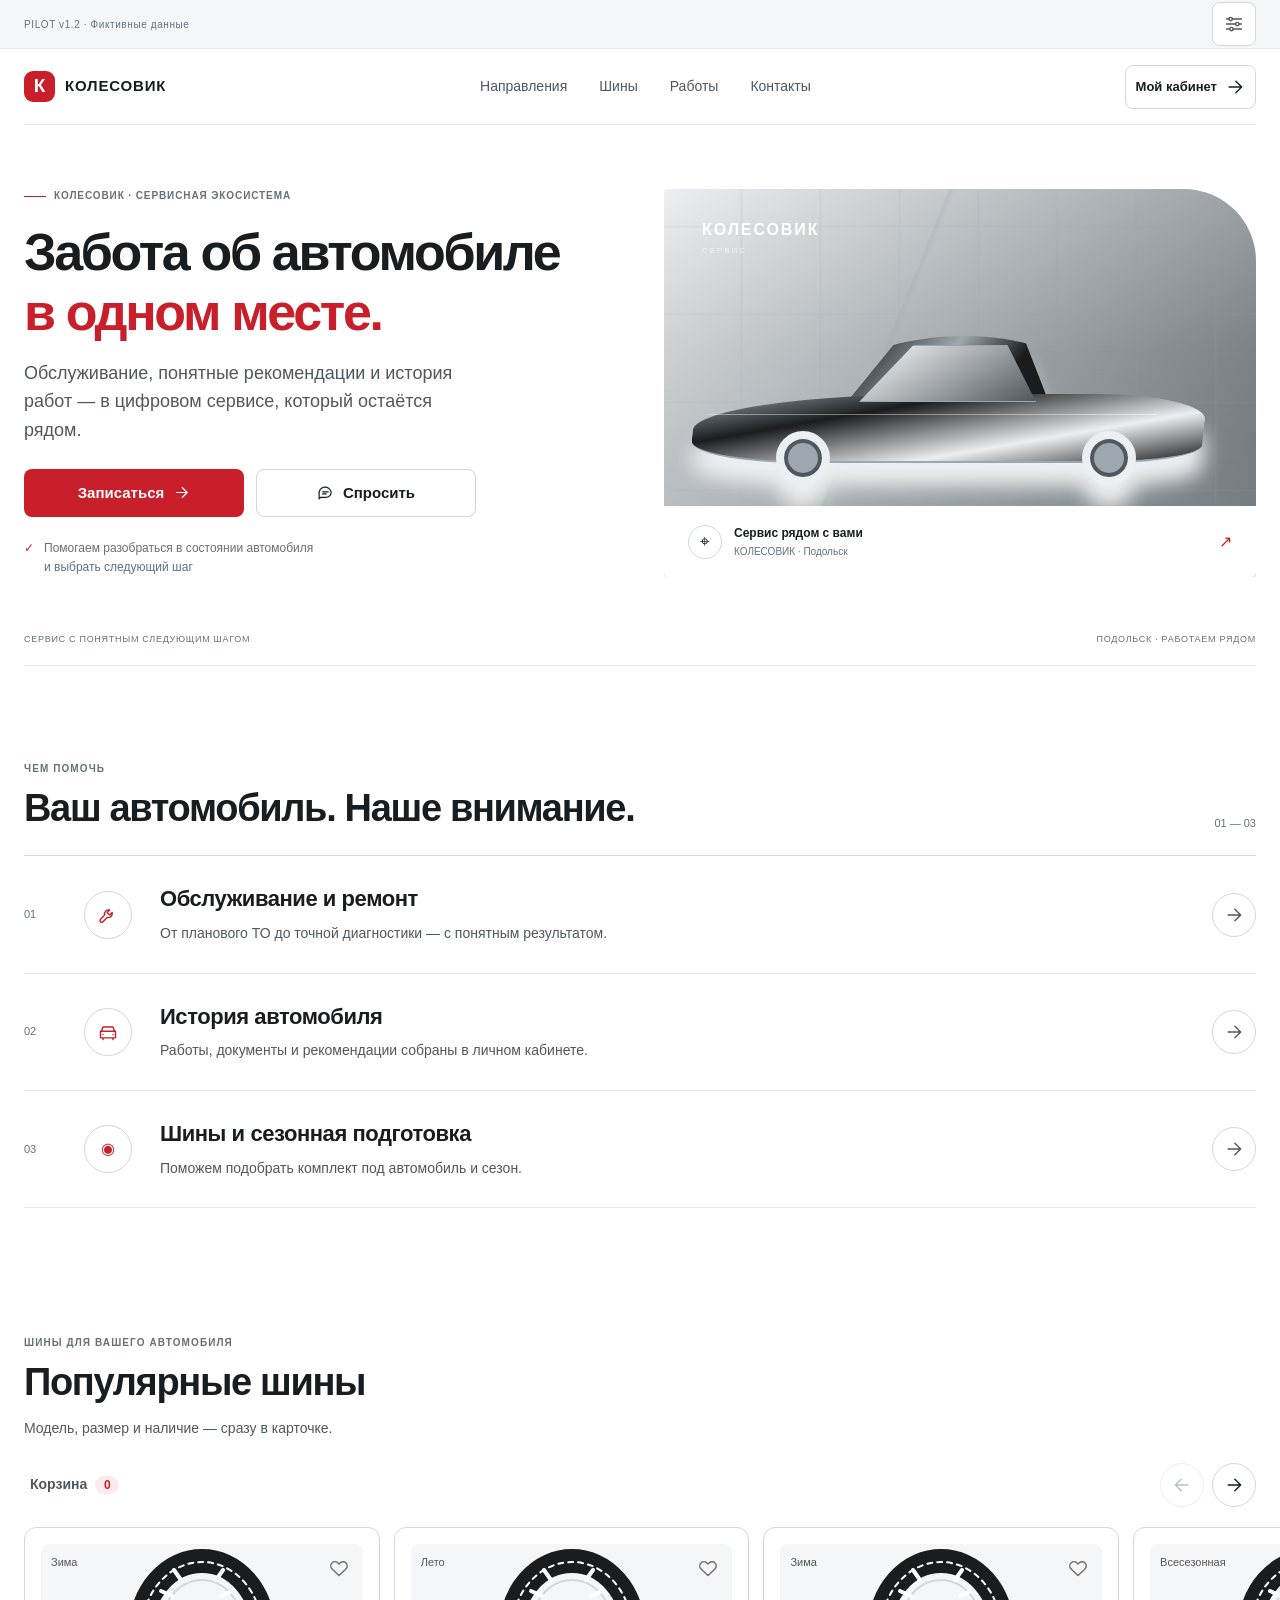
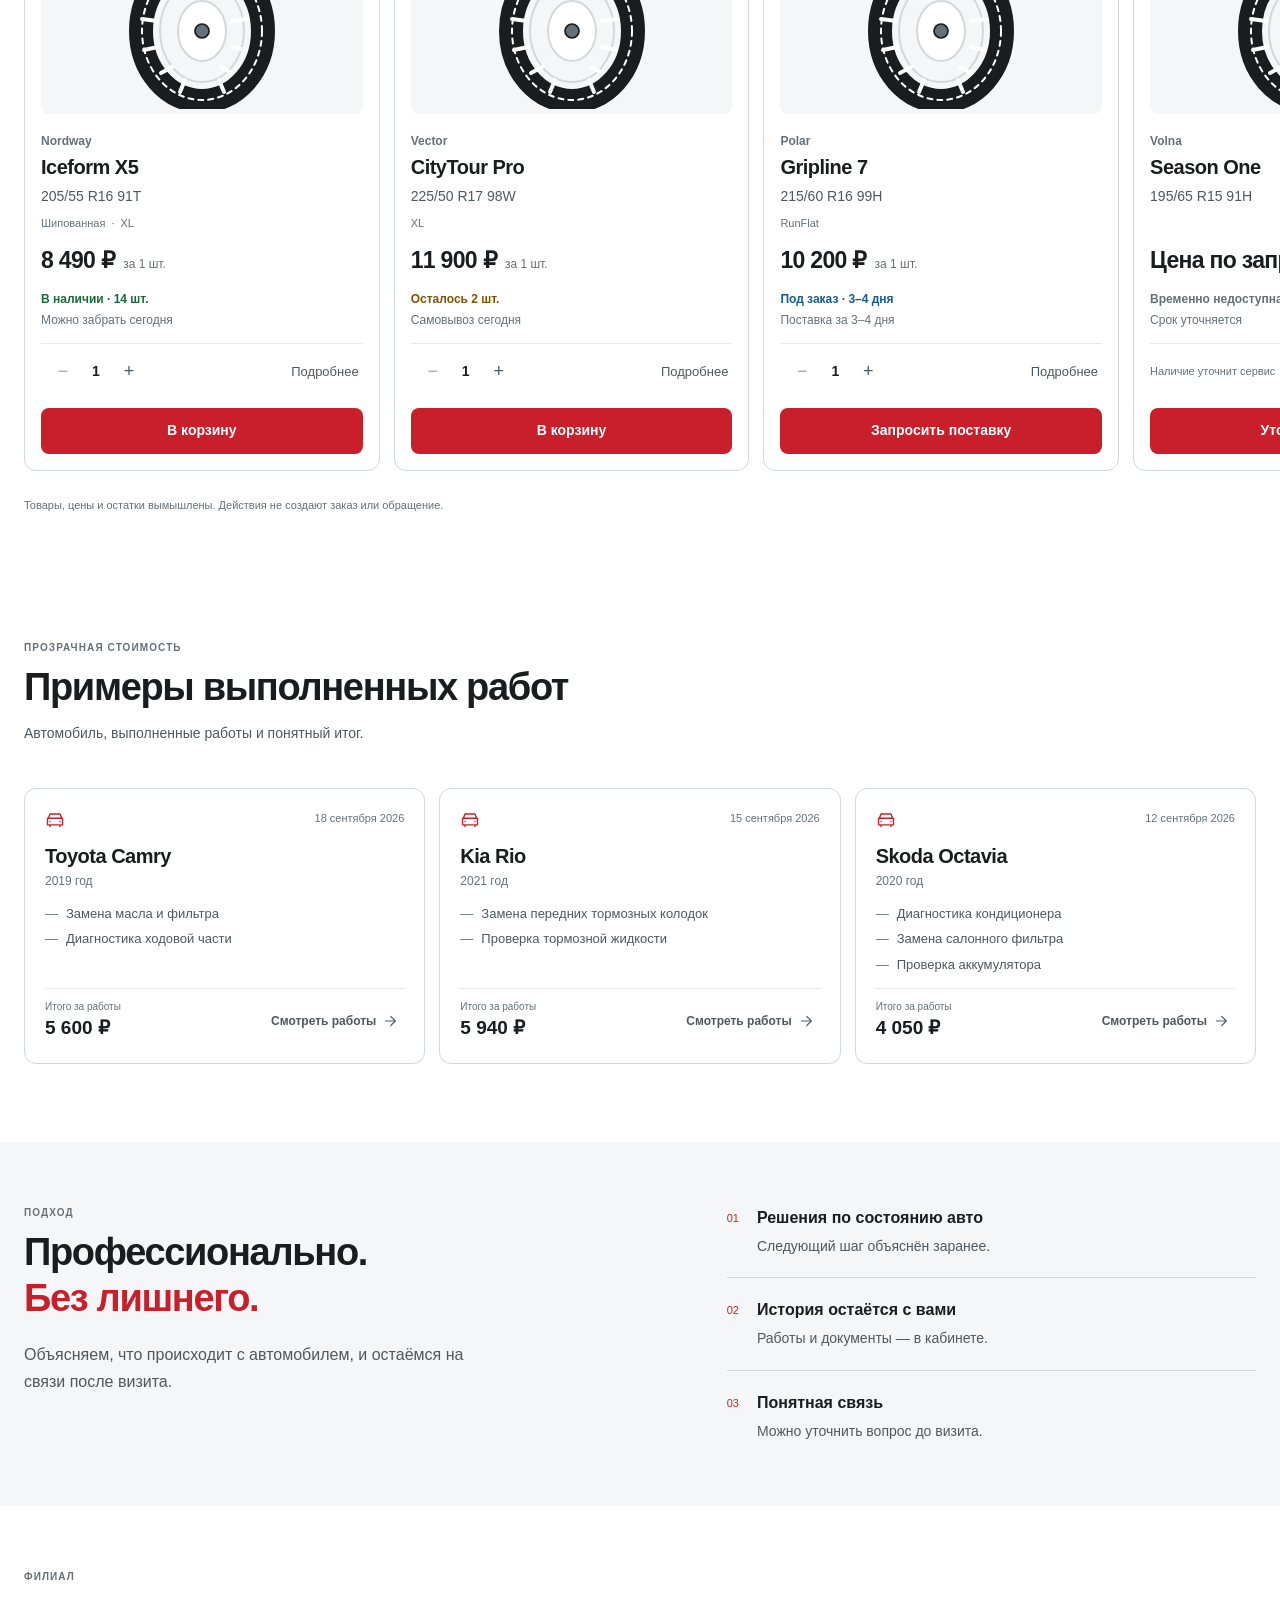
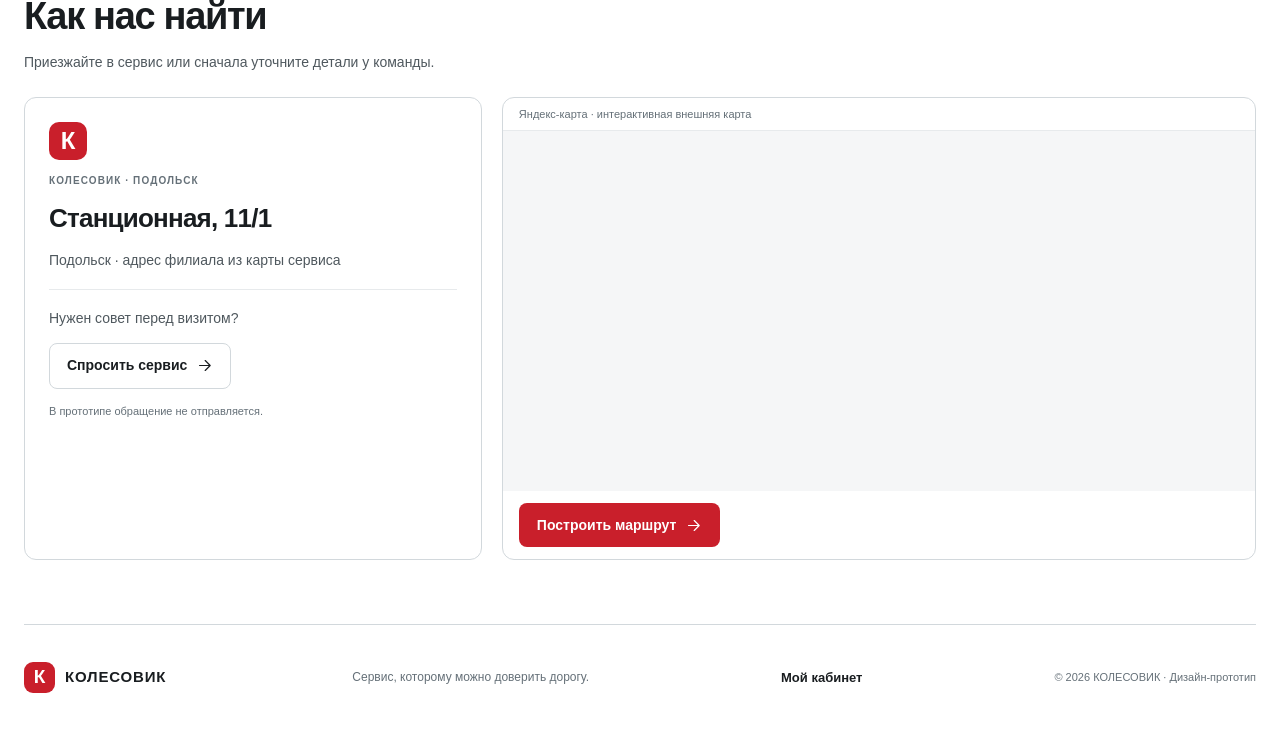
==== commit 94798a32: "preview: publish pilot ui v1.2" ====
--- a/index.html
+++ b/index.html
@@ -5,27 +5,31 @@
   <meta name="viewport" content="width=device-width, initial-scale=1, viewport-fit=cover">
   <meta name="robots" content="noindex, nofollow, noarchive, nosnippet">
   <meta name="description" content="Изолированный дизайн-прототип КОЛЕСОВИК. Только фиктивные данные.">
-  <title>КОЛЕСОВИК — Pilot UI Design v1</title>
+  <title>КОЛЕСОВИК — Pilot UI Design v1.2</title>
   <link rel="stylesheet" href="styles.css">
-  <script>try{document.documentElement.dataset.theme=localStorage.getItem('pilot-theme')||'light'}catch{}</script>
+  <script>try{const t=localStorage.getItem('pilot-theme')||'light';document.documentElement.dataset.theme=t==='system'?(matchMedia('(prefers-color-scheme: dark)').matches?'dark':'light'):t}catch{}</script>
   <script src="app.js" defer></script>
 </head>
 <body>
   <a class="skip-link" href="#app">К содержимому</a>
-  <div class="prototype-banner"><span class="banner-dot"></span> DESIGN PROTOTYPE — NOT PRODUCTION <span class="banner-sep">·</span> Фиктивные данные</div>
-  <aside class="controls collapsed" aria-label="Prototype controls">
-    <div class="controls-top"><span class="control-kicker">PROTOTYPE CONTROLS</span><span class="not-product">NOT PRODUCT UI</span><button id="controls-toggle" class="icon-button controls-toggle" aria-label="Развернуть панель прототипа" aria-expanded="false">+</button></div>
-    <div class="controls-body">
-      <label class="control-label" for="screen-select">Экран</label>
+  <div class="prototype-tools"><span class="prototype-label">PILOT v1.2 · Фиктивные данные</span><button type="button" id="controls-toggle" class="prototype-launcher" aria-label="Prototype Controls" aria-expanded="false" aria-controls="prototype-controls"><svg viewBox="0 0 24 24" fill="none" aria-hidden="true"><path d="M3 6h18M3 12h18M3 18h18"/><circle cx="8" cy="6" r="2" fill="var(--surface-1)"/><circle cx="16" cy="12" r="2" fill="var(--surface-1)"/><circle cx="9" cy="18" r="2" fill="var(--surface-1)"/></svg></button></div>
+  <div id="prototype-controls" class="prototype-controls" hidden>
+    <section class="prototype-panel" role="dialog" aria-modal="true" aria-labelledby="controls-title" tabindex="-1">
+      <header><h2 id="controls-title">Prototype Controls</h2><button type="button" id="controls-close" class="icon-button" aria-label="Закрыть controls">×</button></header>
+      <p>Служебная панель прототипа. Данные локальны, действия не отправляются.</p>
+      <div class="prototype-controls-body">
+      <label for="screen-select">Экран</label>
       <select id="screen-select">
         <option value="next">01 · Next / Главная</option><option value="customer">02 · Customer / Главная</option><option value="booking">03 · Customer / Запись</option><option value="order">04 · Admin / Заказ</option><option value="shift">05 · Admin / Смена</option><option value="dialog">06 · Admin / Диалог</option>
       </select>
-      <label class="control-label" for="theme-select">Тема</label>
+      <label for="theme-select">Тема</label>
       <select id="theme-select"><option value="light">Светлая</option><option value="dark">Тёмная</option><option value="system">Системная</option></select>
-      <label class="control-label" for="state-select">Состояние</label>
+      <label for="state-select">Состояние</label>
       <select id="state-select"><option value="normal">Обычное</option><option value="loading">Загрузка</option><option value="empty">Пустой список</option><option value="error">Ошибка</option><option value="success">Успешно</option><option value="warning">Предупреждение</option><option value="unknown">Неизвестный исход</option><option value="readonly">Только чтение</option><option value="partial">Частичный успех</option></select>
-    </div>
-  </aside>
+      </div>
+      <button type="button" class="prototype-hide" id="controls-hide">Скрыть controls · вернуть Alt+Shift+P</button>
+    </section>
+  </div>
   <main id="app" tabindex="-1"></main>
   <div id="overlay-root"></div>
 </body>
--- a/styles.css
+++ b/styles.css
@@ -3,34 +3,272 @@
   *,*::before,*::after{box-sizing:border-box}html{scroll-behavior:smooth}body,h1,h2,h3,p,ul,ol,dl{margin:0}button,input,select,textarea{font:inherit}button{color:inherit}img,svg{display:block}button{cursor:pointer}button:disabled{cursor:not-allowed}a{color:inherit;text-decoration:none}:focus{outline:none}:focus-visible{outline:2px solid var(--focus);outline-offset:2px}
 }
 @layer tokens {
-  :root{color-scheme:light;--red-600:#c91f2b;--red-700:#a91823;--red-800:#89151e;--blue-600:#145ec5;--green-700:#176b3a;--amber-800:#805300;--red-danger:#a51e2a;--blue-700:#155b91;--surface-0:#fff;--surface-1:#fff;--surface-2:#f5f6f7;--surface-3:#eceff1;--text-1:#191d20;--text-2:#4f585e;--text-3:#657078;--border-1:#e7eaec;--border-2:#d2d8dc;--border-3:#9da7ad;--brand:var(--red-600);--brand-hover:var(--red-700);--brand-soft:#fcebed;--focus:var(--blue-600);--interactive-hover:#f1f3f4;--success-fg:var(--green-700);--success-bg:#eaf6ee;--success-border:#b7dfc4;--warning-fg:var(--amber-800);--warning-bg:#fff5dd;--warning-border:#ebd49b;--danger-fg:var(--red-danger);--danger-bg:#fcebed;--danger-border:#e9b8bd;--info-fg:var(--blue-700);--info-bg:#e9f4fb;--info-border:#b8d8ea;--shadow-sm:0 1px 2px rgb(19 29 32 / 5%);--shadow-md:0 16px 44px rgb(19 29 32 / 13%);--shadow-float:0 18px 50px rgb(19 29 32 / 20%);--radius-sm:8px;--radius-md:12px;--radius-lg:18px;--radius-xl:24px;--font:Inter,-apple-system,BlinkMacSystemFont,"Segoe UI",Arial,sans-serif;--mono:ui-monospace,SFMono-Regular,Consolas,monospace}
-  html[data-theme="dark"]{color-scheme:dark}
-  html[data-theme="dark"]{--surface-0:#101315;--surface-1:#1b2023;--surface-2:#15191c;--surface-3:#0b0e10;--text-1:#f1f3f4;--text-2:#c0c8cd;--text-3:#a0abb1;--border-1:#293034;--border-2:#3a4348;--border-3:#657178;--brand:#f04450;--brand-hover:#ff6670;--brand-soft:#3a1d21;--focus:#8db8ff;--interactive-hover:#2a3034;--success-fg:#7ad49b;--success-bg:#183224;--success-border:#2c6040;--warning-fg:#f2c66e;--warning-bg:#382b14;--warning-border:#715523;--danger-fg:#ff858d;--danger-bg:#3b2024;--danger-border:#74363d;--info-fg:#84c7f1;--info-bg:#192f3d;--info-border:#315b70;--shadow-sm:0 1px 2px rgb(0 0 0 / 18%);--shadow-md:0 16px 44px rgb(0 0 0 / 32%);--shadow-float:0 18px 50px rgb(0 0 0 / 44%)}
-  @media(prefers-color-scheme:dark){html[data-theme="system"]{color-scheme:dark;--surface-0:#101315;--surface-1:#1b2023;--surface-2:#15191c;--surface-3:#0b0e10;--text-1:#f1f3f4;--text-2:#c0c8cd;--text-3:#a0abb1;--border-1:#293034;--border-2:#3a4348;--border-3:#657178;--brand:#f04450;--brand-hover:#ff6670;--brand-soft:#3a1d21;--focus:#8db8ff;--interactive-hover:#2a3034;--success-fg:#7ad49b;--success-bg:#183224;--success-border:#2c6040;--warning-fg:#f2c66e;--warning-bg:#382b14;--warning-border:#715523;--danger-fg:#ff858d;--danger-bg:#3b2024;--danger-border:#74363d;--info-fg:#84c7f1;--info-bg:#192f3d;--info-border:#315b70}}
+  :root{color-scheme:light;--red-600:#c91f2b;--red-700:#a91823;--red-800:#89151e;--blue-600:#145ec5;--green-700:#176b3a;--amber-800:#805300;--red-danger:#a51e2a;--blue-700:#155b91;--surface-0:#fff;--surface-1:#fff;--surface-2:#f5f6f7;--surface-3:#eceff1;--text-1:#191d20;--text-2:#4f585e;--text-3:#657078;--border-1:#e7eaec;--border-2:#d2d8dc;--border-3:#9da7ad;--brand:var(--red-600);--brand-hover:var(--red-700);--brand-soft:#fcebed;--focus:var(--blue-600);--interactive-hover:#f1f3f4;--success-fg:var(--green-700);--success-bg:#eaf6ee;--success-border:#b7dfc4;--warning-fg:var(--amber-800);--warning-bg:#fff5dd;--warning-border:#ebd49b;--danger-fg:var(--red-danger);--danger-bg:#fcebed;--danger-border:#e9b8bd;--info-fg:var(--blue-700);--info-bg:#e9f4fb;--info-border:#b8d8ea;--shadow-sm:0 1px 2px rgb(19 29 32 / 5%);--shadow-md:0 16px 44px rgb(19 29 32 / 13%);--shadow-float:0 18px 50px rgb(19 29 32 / 20%);--radius-sm:8px;--radius-md:12px;--radius-lg:18px;--radius-xl:24px;--font:Inter,-apple-system,BlinkMacSystemFont,"Segoe UI",Arial,sans-serif;--mono:ui-monospace,SFMono-Regular,Consolas,monospace;--on-brand:#fff}
+  html[data-theme="dark"]{color-scheme:dark;--surface-0:#101315;--surface-1:#1b2023;--surface-2:#15191c;--surface-3:#0b0e10;--text-1:#f1f3f4;--text-2:#c0c8cd;--text-3:#a0abb1;--border-1:#293034;--border-2:#3a4348;--border-3:#657178;--brand:#f04450;--brand-hover:#ff6670;--brand-soft:#3a1d21;--focus:#8db8ff;--interactive-hover:#2a3034;--success-fg:#7ad49b;--success-bg:#183224;--success-border:#2c6040;--warning-fg:#f2c66e;--warning-bg:#382b14;--warning-border:#715523;--danger-fg:#ff858d;--danger-bg:#3b2024;--danger-border:#74363d;--info-fg:#84c7f1;--info-bg:#192f3d;--info-border:#315b70;--shadow-sm:0 1px 2px rgb(0 0 0 / 18%);--shadow-md:0 16px 44px rgb(0 0 0 / 32%);--shadow-float:0 18px 50px rgb(0 0 0 / 44%);--on-brand:#101315}
 }
 @layer base {
-  body{font-family:var(--font);font-size:16px;line-height:1.5;color:var(--text-1);background:var(--surface-2);font-feature-settings:"ss01" on}button{border:0;background:none}p{color:var(--text-2)}svg{width:20px;height:20px;stroke:currentColor;stroke-width:1.7;stroke-linecap:round;stroke-linejoin:round;flex:0 0 auto}.sr-only{position:absolute;width:1px;height:1px;padding:0;margin:-1px;overflow:hidden;clip:rect(0,0,0,0);white-space:nowrap;border:0}.skip-link{position:fixed;z-index:200;top:-50px;left:12px;padding:10px 14px;background:var(--surface-1);border:1px solid var(--border-2);border-radius:var(--radius-sm)}.skip-link:focus{top:12px}.prototype-banner{height:32px;display:flex;align-items:center;justify-content:center;gap:8px;background:var(--text-1);color:var(--surface-0);font-size:11px;font-weight:650;letter-spacing:.1em}.banner-dot{width:7px;height:7px;border-radius:50%;background:var(--brand)}.banner-sep{opacity:.5}.controls{position:fixed;z-index:80;right:20px;top:44px;width:230px;padding:12px;background:var(--surface-1);border:1px solid var(--border-2);border-radius:var(--radius-md);box-shadow:var(--shadow-md);font-size:12px}.controls-top{display:flex;align-items:center;gap:7px;margin-bottom:10px}.control-kicker{font-weight:750;font-size:10px;letter-spacing:.12em}.not-product{padding:2px 5px;border-radius:4px;background:var(--brand-soft);color:var(--brand);font-size:8px;font-weight:700}.controls-toggle{margin-left:auto;width:26px;height:26px!important;min-height:26px!important;font-size:18px!important}.controls-body{display:grid;gap:6px}.control-label{font-size:10px;color:var(--text-3);font-weight:650;letter-spacing:.04em}.controls select{width:100%;height:34px;padding:0 9px;border:1px solid var(--border-2);border-radius:6px;background:var(--surface-0);color:var(--text-1);font-size:12px}.controls.collapsed{width:auto;padding:8px 10px}.controls.collapsed .controls-body{display:none}.controls.collapsed .controls-top{margin:0}.controls.collapsed .not-product{display:none}.button{display:inline-flex;align-items:center;justify-content:center;gap:9px;min-height:46px;padding:0 17px;border:1px solid transparent;border-radius:var(--radius-sm);font-weight:620;font-size:14px;line-height:1.25;transition:background .16s ease,border-color .16s ease,transform .16s ease}.button svg{width:17px;height:17px}.button:active{transform:translateY(1px)}.button.primary{background:var(--brand);color:var(--surface-0)}.button.primary:hover{background:var(--brand-hover)}.button.primary:disabled{opacity:.5}.button.secondary{background:var(--surface-1);border-color:var(--border-2);color:var(--text-1)}.button.secondary:hover{background:var(--interactive-hover)}.button.large{min-height:54px;padding:0 22px;font-size:15px}.button.compact{min-height:40px;padding:0 13px;font-size:13px}.button.danger{background:var(--danger-fg);color:var(--surface-0)}.button.danger-quiet{background:transparent;color:var(--danger-fg);border-color:var(--danger-border)}.button.danger-quiet:hover{background:var(--danger-bg)}.quiet-button,.text-link,.text-button{display:inline-flex;align-items:center;gap:7px;color:var(--text-2);font-weight:580;font-size:13px}.quiet-button{min-height:44px;padding:0 12px;border:1px solid var(--border-2);border-radius:var(--radius-sm);background:var(--surface-1)}.quiet-button:hover{background:var(--interactive-hover)}.quiet-button svg,.text-link svg{width:15px;height:15px}.text-link{color:var(--brand);padding:6px 0}.text-link:hover,.text-button:hover{text-decoration:underline}.text-button{color:var(--brand);padding:0}.icon-button,.row-action,.back-square{display:inline-grid;place-items:center;width:44px;height:44px;border:1px solid var(--border-2);border-radius:var(--radius-sm);background:var(--surface-1);color:var(--text-2)}.icon-button:hover,.row-action:hover,.back-square:hover{background:var(--interactive-hover)}.row-action{width:40px;height:40px;border-color:var(--border-1)}.row-action svg{width:17px;height:17px}.badge{display:inline-flex;align-items:center;gap:6px;min-height:25px;padding:3px 9px;border:1px solid var(--border-2);border-radius:99px;background:var(--surface-2);color:var(--text-2);white-space:nowrap;font-size:11px;font-weight:650}.badge i{width:6px;height:6px;border-radius:50%;background:currentColor}.badge.success{background:var(--success-bg);border-color:var(--success-border);color:var(--success-fg)}.badge.warning{background:var(--warning-bg);border-color:var(--warning-border);color:var(--warning-fg)}.badge.danger{background:var(--danger-bg);border-color:var(--danger-border);color:var(--danger-fg)}.badge.info{background:var(--info-bg);border-color:var(--info-border);color:var(--info-fg)}.eyebrow,.label{display:block;color:var(--text-3);font-size:10px;font-weight:700;letter-spacing:.11em;line-height:1.4}.small-muted{color:var(--text-3);font-size:11px}.avatar{display:grid;place-items:center;width:36px;height:36px;flex:0 0 auto;border-radius:50%;background:var(--surface-3);color:var(--text-2);font-size:12px;font-weight:700}.inline-state{display:flex;align-items:flex-start;gap:12px;padding:14px 16px;border:1px solid;border-radius:var(--radius-sm)}.inline-state strong{display:block;font-size:13px}.inline-state p{margin-top:3px;font-size:12px;line-height:1.45}.state-icon{display:grid;place-items:center;width:22px;height:22px;flex:0 0 auto;border:1px solid currentColor;border-radius:50%;font-size:12px;font-weight:700}.info-state{color:var(--info-fg);background:var(--info-bg);border-color:var(--info-border)}.success-state{color:var(--success-fg);background:var(--success-bg);border-color:var(--success-border)}.warning-state{color:var(--warning-fg);background:var(--warning-bg);border-color:var(--warning-border)}.danger-state{color:var(--danger-fg);background:var(--danger-bg);border-color:var(--danger-border)}.inline-state p{color:var(--text-2)}.spinner{width:20px;height:20px;border:2px solid var(--info-border);border-top-color:var(--info-fg);border-radius:50%;animation:spin .8s linear infinite;flex:0 0 auto}@keyframes spin{to{transform:rotate(360deg)}}.empty-state{display:grid;justify-items:center;gap:8px;padding:36px 20px;border:1px dashed var(--border-2);border-radius:var(--radius-md);text-align:center}.empty-state strong{font-size:14px}.empty-state p{font-size:13px}.empty-mark{color:var(--text-3);font-size:30px}.mobile-only{display:none}.desktop-only{display:inline-flex}
+  body{font-family:var(--font);font-size:16px;line-height:1.5;color:var(--text-1);background:var(--surface-2);font-feature-settings:"ss01" on}button{border:0;background:none}p{color:var(--text-2)}svg{width:20px;height:20px;stroke:currentColor;stroke-width:1.7;stroke-linecap:round;stroke-linejoin:round;flex:0 0 auto}.sr-only{position:absolute;width:1px;height:1px;padding:0;margin:-1px;overflow:hidden;clip:rect(0,0,0,0);white-space:nowrap;border:0}.skip-link{position:fixed;z-index:200;top:-50px;left:12px;padding:10px 14px;background:var(--surface-1);border:1px solid var(--border-2);border-radius:var(--radius-sm);clip-path:inset(50%)}.skip-link:focus{top:12px;clip-path:none}.button{display:inline-flex;align-items:center;justify-content:center;gap:9px;min-height:46px;padding:0 17px;border:1px solid transparent;border-radius:var(--radius-sm);font-weight:620;font-size:14px;line-height:1.25;transition:background .16s ease,border-color .16s ease,transform .16s ease}.button svg{width:17px;height:17px}.button:active{transform:translateY(1px)}.button.primary{background:var(--brand);color:var(--on-brand)}.button.primary:hover{background:var(--brand-hover)}.button.primary:disabled{opacity:.5}.button.secondary{background:var(--surface-1);border-color:var(--border-2);color:var(--text-1)}.button.secondary:hover{background:var(--interactive-hover)}.button.large{min-height:54px;padding:0 22px;font-size:15px}.button.compact{min-height:40px;padding:0 13px;font-size:13px}.button.danger{background:var(--danger-fg);color:var(--surface-0)}.button.danger-quiet{background:transparent;color:var(--danger-fg);border-color:var(--danger-border)}.button.danger-quiet:hover{background:var(--danger-bg)}.quiet-button,.text-link,.text-button{display:inline-flex;align-items:center;gap:7px;color:var(--text-2);font-weight:580;font-size:13px}.quiet-button{min-height:44px;padding:0 12px;border:1px solid var(--border-2);border-radius:var(--radius-sm);background:var(--surface-1)}.quiet-button:hover{background:var(--interactive-hover)}.quiet-button svg,.text-link svg{width:15px;height:15px}.text-link{color:var(--brand);padding:6px 0}.text-link:hover,.text-button:hover{text-decoration:underline}.text-button{color:var(--brand);padding:0}.icon-button,.row-action,.back-square{display:inline-grid;place-items:center;width:44px;height:44px;border:1px solid var(--border-2);border-radius:var(--radius-sm);background:var(--surface-1);color:var(--text-2)}.icon-button:hover,.row-action:hover,.back-square:hover{background:var(--interactive-hover)}.row-action{width:40px;height:40px;border-color:var(--border-1)}.row-action svg{width:17px;height:17px}.badge{display:inline-flex;align-items:center;gap:6px;min-height:25px;padding:3px 9px;border:1px solid var(--border-2);border-radius:99px;background:var(--surface-2);color:var(--text-2);white-space:nowrap;font-size:11px;font-weight:650}.badge i{width:6px;height:6px;border-radius:50%;background:currentColor}.badge.success{background:var(--success-bg);border-color:var(--success-border);color:var(--success-fg)}.badge.warning{background:var(--warning-bg);border-color:var(--warning-border);color:var(--warning-fg)}.badge.danger{background:var(--danger-bg);border-color:var(--danger-border);color:var(--danger-fg)}.badge.info{background:var(--info-bg);border-color:var(--info-border);color:var(--info-fg)}.eyebrow,.label{display:block;color:var(--text-3);font-size:10px;font-weight:700;letter-spacing:.11em;line-height:1.4}.small-muted{color:var(--text-3);font-size:11px}.avatar{display:grid;place-items:center;width:36px;height:36px;flex:0 0 auto;border-radius:50%;background:var(--surface-3);color:var(--text-2);font-size:12px;font-weight:700}.inline-state{display:flex;align-items:flex-start;gap:12px;padding:14px 16px;border:1px solid;border-radius:var(--radius-sm)}.inline-state strong{display:block;font-size:13px}.inline-state p{margin-top:3px;font-size:12px;line-height:1.45}.state-icon{display:grid;place-items:center;width:22px;height:22px;flex:0 0 auto;border:1px solid currentColor;border-radius:50%;font-size:12px;font-weight:700}.info-state{color:var(--info-fg);background:var(--info-bg);border-color:var(--info-border)}.success-state{color:var(--success-fg);background:var(--success-bg);border-color:var(--success-border)}.warning-state{color:var(--warning-fg);background:var(--warning-bg);border-color:var(--warning-border)}.danger-state{color:var(--danger-fg);background:var(--danger-bg);border-color:var(--danger-border)}.inline-state p{color:var(--text-2)}.spinner{width:20px;height:20px;border:2px solid var(--info-border);border-top-color:var(--info-fg);border-radius:50%;animation:spin .8s linear infinite;flex:0 0 auto}@keyframes spin{to{transform:rotate(360deg)}}.empty-state{display:grid;justify-items:center;gap:8px;padding:36px 20px;border:1px dashed var(--border-2);border-radius:var(--radius-md);text-align:center}.empty-state strong{font-size:14px}.empty-state p{font-size:13px}.empty-mark{color:var(--text-3);font-size:30px}.mobile-only{display:none}.desktop-only{display:inline-flex}
 }
 @layer components {
-  .brand{display:flex;align-items:center;gap:10px;font-size:15px;font-weight:760;letter-spacing:.055em;white-space:nowrap}.brand-symbol{display:grid;place-items:center;width:31px;height:31px;border-radius:9px;background:var(--brand);color:var(--surface-0);font-size:19px;font-weight:750;letter-spacing:0}.modal-backdrop{position:fixed;z-index:120;inset:0;display:grid;place-items:center;padding:24px;background:var(--surface-3);background:color-mix(in srgb,var(--surface-3) 74%,transparent);backdrop-filter:blur(4px)}.modal{width:min(100%,520px);max-height:min(86dvh,760px);overflow:auto;border:1px solid var(--border-2);border-radius:var(--radius-lg);background:var(--surface-1);box-shadow:var(--shadow-float);padding:23px}.modal>header{display:flex;align-items:center;justify-content:space-between;gap:16px}.modal h2{font-size:22px;line-height:1.3;letter-spacing:-.02em}.modal-body{display:grid;gap:15px;padding:18px 0;color:var(--text-2);font-size:14px}.modal-body>p{line-height:1.6}.modal footer{display:flex;justify-content:flex-end;gap:9px;padding-top:4px}.field-label{display:grid;gap:6px;color:var(--text-2);font-size:12px;font-weight:620}.field-label input,.field-label select,.field-label textarea{width:100%;min-height:46px;padding:10px 12px;border:1px solid var(--border-2);border-radius:var(--radius-sm);background:var(--surface-0);color:var(--text-1);font-size:14px}.field-label textarea{min-height:90px;resize:vertical}.modal-lead{color:var(--text-1);font-weight:620}.modal-facts{display:grid;gap:8px;padding:12px 14px;border-radius:var(--radius-sm);background:var(--surface-2)}.modal-facts div{display:flex;justify-content:space-between;gap:18px}.modal-facts dt{color:var(--text-3);font-size:12px}.modal-facts dd{color:var(--text-1);font-size:12px;font-weight:620;text-align:right}.reconcile-choice{display:grid;gap:8px}.reconcile-choice button{display:grid;grid-template-columns:32px 1fr;align-items:center;gap:0 10px;padding:12px;border:1px solid var(--border-2);border-radius:var(--radius-sm);background:var(--surface-0);text-align:left}.reconcile-choice button>span{grid-row:span 2;display:grid;place-items:center;width:30px;height:30px;border-radius:50%;background:var(--info-bg);color:var(--info-fg)}.reconcile-choice strong{font-size:13px}.reconcile-choice small{color:var(--text-3);font-size:11px}.micro-note{font-size:11px!important;color:var(--text-3)!important}.roster-checks{display:grid;gap:3px}.roster-checks label{display:flex;align-items:center;gap:10px;min-height:44px;border-bottom:1px solid var(--border-1);font-size:13px}.roster-checks input{width:18px;height:18px;accent-color:var(--brand)}.past-episode{padding:14px;border:1px solid var(--border-1);border-radius:var(--radius-sm);background:var(--surface-2)}.past-episode p{margin-top:10px}.backend-note{display:block;padding:9px 10px;border-left:2px solid var(--warning-fg);background:var(--warning-bg);color:var(--warning-fg);font-size:10px;line-height:1.45}
+  .brand{display:flex;align-items:center;gap:10px;font-size:15px;font-weight:760;letter-spacing:.055em;white-space:nowrap}.brand-symbol{display:grid;place-items:center;width:31px;height:31px;border-radius:9px;background:var(--brand);color:var(--surface-0);font-size:19px;font-weight:750;letter-spacing:0}.modal-backdrop{position:fixed;z-index:120;inset:0;display:grid;place-items:center;padding:24px;background:var(--surface-3);background:color-mix(in srgb,var(--surface-3) 74%,transparent);backdrop-filter:blur(4px)}.modal{width:min(100%,520px);max-height:min(86dvh,760px);overflow:auto;border:1px solid var(--border-2);border-radius:var(--radius-lg);background:var(--surface-1);box-shadow:var(--shadow-float);padding:23px}.modal>header{display:flex;align-items:center;justify-content:space-between;gap:16px}.modal h2{font-size:22px;line-height:1.3;letter-spacing:-.02em}.modal-body{display:grid;gap:15px;padding:18px 0;color:var(--text-2);font-size:14px}.modal-body>p{line-height:1.6}.modal footer{display:flex;justify-content:flex-end;gap:9px;padding-top:4px}.field-label{display:grid;gap:6px;color:var(--text-2);font-size:12px;font-weight:620}.field-label input,.field-label select,.field-label textarea{width:100%;min-height:46px;padding:10px 12px;border:1px solid var(--border-2);border-radius:var(--radius-sm);background:var(--surface-0);color:var(--text-1);font-size:14px}.field-label textarea{min-height:90px;resize:vertical}.modal-lead{color:var(--text-1);font-weight:620}.modal-facts{display:grid;gap:8px;padding:12px 14px;border-radius:var(--radius-sm);background:var(--surface-2)}.modal-facts div{display:flex;justify-content:space-between;gap:18px}.modal-facts dt{color:var(--text-3);font-size:12px}.modal-facts dd{color:var(--text-1);font-size:12px;font-weight:620;text-align:right}.reconcile-choice{display:grid;gap:8px}.reconcile-choice button{display:grid;grid-template-columns:32px 1fr;align-items:center;gap:0 10px;padding:12px;border:1px solid var(--border-2);border-radius:var(--radius-sm);background:var(--surface-0);text-align:left}.reconcile-choice button>span{grid-row:span 2;display:grid;place-items:center;width:30px;height:30px;border-radius:50%;background:var(--info-bg);color:var(--info-fg)}.reconcile-choice strong{font-size:13px}.reconcile-choice small{color:var(--text-3);font-size:11px}.micro-note{font-size:11px!important;color:var(--text-3)!important}.roster-checks{display:grid;gap:3px}.roster-checks label{display:flex;align-items:center;gap:10px;min-height:44px;border-bottom:1px solid var(--border-1);font-size:13px}.roster-checks input{width:18px;height:18px;accent-color:var(--brand)}.past-episode{padding:14px;border:1px solid var(--border-1);border-radius:var(--radius-sm);background:var(--surface-2)}.past-episode p{margin-top:10px}.backend-note{display:block;padding:9px 10px;border-left:2px solid var(--warning-fg);background:var(--warning-bg);color:var(--warning-fg);font-size:10px;line-height:1.45}/* Prototype tools occupy their own strip; the launcher never floats over product UI. */
+  .prototype-tools{min-height:48px;background:var(--surface-2);border-bottom:1px solid var(--border-1);display:flex;align-items:center;justify-content:space-between;gap:12px;padding:2px 16px;color:var(--text-3)}
+  .prototype-tools[hidden],.prototype-controls[hidden]{display:none}
+  .prototype-label{font-size:10px;letter-spacing:.06em}
+  .prototype-launcher{width:44px;height:44px;display:grid;place-items:center;border:1px solid var(--border-2);border-radius:var(--radius-sm);font-size:20px;color:var(--text-2);background:var(--surface-1)}
+  .prototype-controls{position:fixed;inset:0;z-index:160;display:grid;place-items:end center;padding:16px;background:color-mix(in srgb,var(--surface-3) 74%,transparent)}
+  .prototype-panel{width:min(100%,420px);max-height:calc(100dvh - 32px);overflow:auto;overscroll-behavior:contain;background:var(--surface-1);border:1px solid var(--border-2);border-radius:var(--radius-lg);box-shadow:var(--shadow-float);padding:20px}
+  .prototype-panel header{display:flex;align-items:center;justify-content:space-between;gap:16px}
+  .prototype-panel h2{font-size:18px;font-weight:650}
+  .prototype-panel p{font-size:12px;color:var(--text-3);margin-block:8px 20px}
+  .prototype-controls-body{display:grid;gap:8px}
+  .prototype-controls-body label{font-size:13px;font-weight:600;color:var(--text-2)}
+  .prototype-controls-body select{width:100%;height:48px;border:1px solid var(--border-2);border-radius:var(--radius-sm);padding-inline:12px;background:var(--surface-0);color:var(--text-1);font-size:16px;margin-bottom:12px}
+  .prototype-hide{width:100%;min-height:44px;margin-top:8px;border:1px solid var(--border-2);border-radius:var(--radius-sm);font-size:14px;color:var(--text-2)}@media(min-width:768px){
+  .prototype-controls{place-items:center}
+  .prototype-tools{padding-inline:24px}}
 }
 @layer screens {
-  /* Next public surface */
-  .public-shell{background:var(--surface-1);min-height:100vh}.public-header{height:76px;max-width:1280px;margin:auto;padding:0 42px;display:flex;align-items:center;justify-content:space-between;border-bottom:1px solid var(--border-1)}.public-links{display:flex;gap:34px;margin-left:80px}.public-links a{font-size:13px;color:var(--text-2)}.public-links a:hover{color:var(--brand)}.public-actions{display:flex;align-items:center;gap:12px}.menu-button{display:none}.hero-public{position:relative;display:grid;grid-template-columns:1.03fr .97fr;max-width:1280px;min-height:580px;margin:auto;padding:76px 42px 58px;overflow:hidden}.hero-copy{position:relative;z-index:2;padding:35px 0 0 3.2vw}.hero-copy .eyebrow{display:flex;align-items:center;gap:10px;color:var(--text-3);letter-spacing:.15em}.eyebrow-line{width:23px;height:1px;background:var(--brand)}.hero-copy h1{margin:28px 0 18px;font-size:48px;line-height:56px;letter-spacing:-.048em;font-weight:660}.hero-copy h1 em,.trust-left h2 em{font-style:normal;color:var(--brand)}.hero-lead{max-width:470px;font-size:18px;line-height:1.65}.hero-buttons{display:flex;gap:12px;margin-top:28px}.hero-buttons .secondary{gap:8px}.hero-buttons .secondary svg{width:18px}.hero-assurance{display:flex;align-items:center;gap:10px;margin-top:27px;color:var(--text-3);font-size:12px;line-height:1.5}.assurance-icon{display:grid;place-items:center;width:23px;height:23px;border:1px solid var(--border-2);border-radius:50%;color:var(--success-fg);font-size:12px}.hero-visual{position:relative;min-height:455px;padding:0 15px 0 8px}.photo-scene{position:absolute;inset:0 8px 27px 0;overflow:hidden;border-radius:4px 100px 4px 4px;background:linear-gradient(145deg,var(--surface-3),var(--text-2));isolation:isolate}.photo-scene:before,.photo-scene:after{position:absolute;content:"";z-index:-1}.photo-scene:before{inset:0;background:linear-gradient(112deg,transparent 38%,var(--border-3) 38.3%,transparent 39%),linear-gradient(0deg,var(--surface-3),transparent 60%);opacity:.25}.photo-grid{position:absolute;inset:0;background:repeating-linear-gradient(90deg,transparent 0 76px,var(--border-3) 77px,var(--border-3) 78px,transparent 79px),repeating-linear-gradient(0deg,transparent 0 85px,var(--border-3) 86px,var(--border-3) 87px,transparent 88px);opacity:.12}.garage-sign{position:absolute;top:29px;left:38px;color:var(--surface-0);font-size:16px;font-weight:750;letter-spacing:.12em}.garage-sign span{display:block;margin-top:3px;font-size:8px;font-weight:500;letter-spacing:.24em;opacity:.65}.car-illustration{position:absolute;bottom:83px;left:4%;width:88%;height:165px;filter:drop-shadow(0 23px 10px var(--surface-3))}.car-body{position:absolute;left:1%;right:1%;bottom:31px;height:69px;border-radius:48% 22% 19% 22% / 52% 37% 26% 32%;transform:skewX(-6deg);background:linear-gradient(170deg,var(--border-3),var(--text-1) 31%,var(--surface-3) 68%,var(--text-1));border-bottom:2px solid var(--border-3)}.car-roof{position:absolute;left:30%;top:7px;width:42%;height:80px;border-radius:58% 55% 0 0;transform:skewX(-12deg);background:linear-gradient(120deg,var(--text-1),var(--border-3) 42%,var(--text-1) 70%);clip-path:polygon(22% 0,78% 0,100% 100%,0 100%)}.car-window{position:absolute;z-index:2;left:34%;top:16px;width:34%;height:57px;transform:skewX(-12deg);clip-path:polygon(24% 0,77% 0,100% 100%,0 100%);background:linear-gradient(145deg,var(--surface-2),var(--text-2));border:1px solid var(--border-3)}.wheel{position:absolute;bottom:9px;z-index:3;width:54px;height:54px;border:8px solid var(--surface-3);border-radius:50%;background:var(--border-3);box-shadow:inset 0 0 0 4px var(--text-2)}.wheel-a{left:17%}.wheel-b{right:14%}.car-highlight{position:absolute;bottom:79px;left:4%;width:86%;height:1px;background:var(--surface-0);opacity:.4}.floor-line{position:absolute;left:-4%;right:-4%;bottom:69px;height:1px;background:var(--surface-0);opacity:.22}.photo-caption{position:absolute;right:0;bottom:0;left:0;display:flex;align-items:center;gap:12px;padding:18px 24px;background:var(--surface-1);color:var(--text-1)}.caption-pin{display:grid;place-items:center;width:34px;height:34px;border:1px solid var(--border-2);border-radius:50%;font-size:17px}.photo-caption strong,.photo-caption small{display:block}.photo-caption strong{font-size:12px}.photo-caption small{margin-top:2px;color:var(--text-3);font-size:10px}.caption-arrow{margin-left:auto;color:var(--brand)}.hero-index{position:absolute;right:3px;bottom:0;color:var(--text-2);font-family:var(--mono);font-size:11px}.hero-index span{color:var(--text-3)}.hero-bottom{grid-column:1/-1;display:flex;justify-content:space-between;align-self:end;margin:24px 3.2vw 0;padding-top:17px;border-top:1px solid var(--border-1);color:var(--text-3);font-size:9px;font-weight:650;letter-spacing:.14em}.section-wrap{max-width:1196px;margin:auto;padding:88px 42px}.section-head{display:flex;align-items:end;justify-content:space-between;gap:20px;margin-bottom:28px}.section-head h2,.trust-left h2,.proof-work h2{margin-top:10px;font-size:28px;line-height:36px;letter-spacing:-.03em;font-weight:640}.section-count{padding-bottom:5px;color:var(--text-3);font-family:var(--mono);font-size:11px}.direction-list{border-top:1px solid var(--border-2)}.direction-row{display:grid;grid-template-columns:44px 54px 1fr 44px;align-items:center;gap:19px;min-height:116px;border-bottom:1px solid var(--border-2)}.direction-number{align-self:start;padding-top:32px;color:var(--text-3);font-family:var(--mono);font-size:11px}.direction-icon{display:grid;place-items:center;width:46px;height:46px;border:1px solid var(--border-2);border-radius:50%;color:var(--text-2)}.direction-icon svg{width:22px;height:22px}.tire-icon{font-size:27px}.direction-copy h3{font-size:17px;font-weight:630}.direction-copy p{margin-top:4px;font-size:13px}.direction-row .row-action{justify-self:end}.trust-section{display:grid;grid-template-columns:.85fr 1.15fr;gap:90px;padding:84px max(42px,calc((100% - 1112px)/2));background:var(--surface-2)}.trust-left h2{font-size:28px}.trust-left>p{max-width:365px;margin:18px 0 17px;line-height:1.65;font-size:14px}.trust-right{display:grid;align-content:center}.trust-stat{display:grid;grid-template-columns:45px 1fr;gap:16px;padding:19px 0;border-bottom:1px solid var(--border-2)}.trust-stat:last-child{border:0}.trust-mark{color:var(--brand);font-family:var(--mono);font-size:12px}.trust-stat strong{font-size:15px}.trust-stat p{margin-top:4px;font-size:12px}.proof-work{display:grid;grid-template-columns:.8fr 1.2fr;gap:60px;align-items:center;max-width:1196px;margin:auto;padding:98px 42px}.proof-work>div:first-child>p{max-width:365px;margin:16px 0 22px;font-size:14px}.dark-outline{border-color:var(--border-3);background:transparent}.work-art{position:relative;height:294px;overflow:hidden;border-radius:4px;background:linear-gradient(128deg,var(--surface-3),var(--text-2));isolation:isolate}.work-art:before{position:absolute;inset:0;content:"";z-index:-1;background:repeating-linear-gradient(0deg,transparent 0 43px,var(--border-3) 44px,transparent 45px);opacity:.12}.work-ring{position:absolute;top:22px;left:35%;width:260px;height:260px;border:1px solid var(--border-3);border-radius:50%;opacity:.7}.work-car{position:absolute;left:12%;right:12%;bottom:50px;height:108px;border-radius:60% 40% 25% 22% / 65% 65% 25% 25%;transform:skewX(-8deg);background:linear-gradient(170deg,var(--border-3),var(--surface-3) 45%,var(--text-1));box-shadow:0 22px 25px var(--surface-3)}.work-car span:before,.work-car span:after{position:absolute;bottom:-12px;width:41px;height:41px;content:"";border:7px solid var(--surface-3);border-radius:50%;background:var(--border-3)}.work-car span:before{left:14%}.work-car span:after{right:13%}.work-label{position:absolute;top:25px;left:27px;color:var(--surface-0);font-size:10px;letter-spacing:.12em;line-height:1.7}.work-label b{font-size:13px}.work-serial{position:absolute;right:22px;bottom:18px;color:var(--surface-0);font-family:var(--mono);font-size:9px;letter-spacing:.12em}.branch-strip{display:grid;grid-template-columns:42px 1fr auto auto;align-items:center;gap:18px;max-width:1196px;margin:0 auto 65px;padding:27px;border:1px solid var(--border-2);border-radius:var(--radius-md)}.branch-pin{display:grid;place-items:center;width:40px;height:40px;border:1px solid var(--border-2);border-radius:50%;color:var(--brand);font-size:20px}.branch-strip h2{margin-top:4px;font-size:16px}.branch-strip p{font-size:12px}.branch-phone{font-size:13px;font-weight:630}.public-footer{display:flex;align-items:center;gap:23px;max-width:1280px;margin:auto;padding:25px 42px;border-top:1px solid var(--border-1)}.public-footer>span{color:var(--text-3);font-size:11px}.public-footer .footer-login{margin-left:auto;color:var(--text-2);font-size:12px}.public-footer small{color:var(--text-3);font-size:10px}
+  /* Shared heading for Customer/Admin surfaces */.section-head{display:flex;align-items:end;justify-content:space-between;gap:20px;margin-bottom:28px}.section-head h2{margin-top:10px;font-size:28px;line-height:36px;letter-spacing:-.03em;font-weight:640}
   /* Customer app */
-  .customer-app{display:grid;grid-template-columns:248px minmax(0,1fr);min-height:calc(100vh - 32px);background:var(--surface-2)}.customer-side{position:sticky;top:0;display:flex;flex-direction:column;height:calc(100vh - 32px);padding:26px 16px 17px;border-right:1px solid var(--border-1);background:var(--surface-1)}.customer-side>.brand{padding:0 10px}.side-label{margin:42px 10px 9px;color:var(--text-3);font-size:9px;font-weight:700;letter-spacing:.13em}.customer-side nav{display:grid;gap:4px}.side-item{display:flex;align-items:center;gap:12px;width:100%;min-height:45px;padding:0 11px;border-radius:var(--radius-sm);color:var(--text-2);font-size:13px;text-align:left}.side-item>span{display:grid;place-items:center;width:24px}.side-item svg{width:19px;height:19px}.side-item.selected{background:var(--brand-soft);color:var(--brand);font-weight:630}.side-help{margin-top:auto;padding:15px 12px;border:1px solid var(--border-1);border-radius:var(--radius-md)}.help-icon{display:grid;place-items:center;width:33px;height:33px;margin-bottom:12px;border-radius:10px;background:var(--surface-3);color:var(--text-2)}.help-icon svg{width:17px}.side-help strong{font-size:12px}.side-help p{margin:3px 0 7px;font-size:11px}.side-help .text-link{font-size:11px}.side-profile{display:flex;align-items:center;gap:10px;margin-top:16px;padding:12px 5px 0;border-top:1px solid var(--border-1)}.side-profile>span:nth-child(2){display:grid;gap:1px}.side-profile b{font-size:11px}.side-profile small{font-size:10px;color:var(--text-3)}.more-button{width:34px;height:34px;border-radius:var(--radius-sm);color:var(--text-3);font-size:21px}.side-profile .more-button{margin-left:auto}.customer-main{min-width:0}.customer-top{height:68px;display:flex;align-items:center;justify-content:space-between;padding:0 max(32px,calc((100% - 1010px)/2));border-bottom:1px solid var(--border-1);background:var(--surface-1)}.mobile-brand-link{display:none}.account-context{color:var(--text-3);font-size:12px}.profile-mini{display:flex;align-items:center;gap:8px;min-height:44px;color:var(--text-2);font-size:12px}.profile-mini .avatar{width:30px;height:30px;font-size:10px}.customer-content{max-width:1040px;margin:0 auto;padding:40px 34px 64px}.customer-welcome{display:flex;align-items:end;justify-content:space-between;gap:20px;margin-bottom:25px}.customer-welcome h1,.page-title{margin-top:6px;font-size:36px;font-weight:640;letter-spacing:-.03em}.customer-welcome p{margin-top:6px;font-size:13px}.current-booking{display:grid;grid-template-columns:206px minmax(0,1fr);min-height:228px;overflow:hidden;border:1px solid var(--border-2);border-radius:var(--radius-lg);background:var(--surface-1);box-shadow:var(--shadow-sm)}.booking-visual{position:relative;display:flex;align-items:center;justify-content:center;overflow:hidden;background:var(--surface-3)}.booking-visual:before,.booking-visual:after{position:absolute;content:"";width:160px;height:160px;border:1px solid var(--border-3);border-radius:50%;opacity:.35}.booking-visual:before{left:-85px;top:-70px}.booking-visual:after{right:-110px;bottom:-110px;width:215px;height:215px}.booking-visual-label{position:absolute;top:16px;left:17px;color:var(--text-3);font-size:8px;font-weight:700;letter-spacing:.13em}.calendar-art{z-index:1;display:grid;justify-items:center;align-content:center;width:83px;height:91px;border:1px solid var(--border-3);border-radius:11px;background:var(--surface-1);box-shadow:var(--shadow-md);transform:rotate(-5deg)}.calendar-art b{font-size:37px;line-height:1;font-weight:650;letter-spacing:-.05em}.calendar-art span{margin-top:3px;color:var(--brand);font-size:9px;font-weight:750;letter-spacing:.14em}.visual-decoration{position:absolute;right:17px;bottom:13px;color:var(--border-3)}.visual-decoration svg{width:21px;height:21px}.booking-details{display:flex;flex-direction:column;padding:21px 25px}.booking-title-line{display:flex;align-items:center;gap:10px}.booking-details h2{margin-top:10px;font-size:21px;line-height:1.27;letter-spacing:-.02em}.booking-meta{display:grid;grid-template-columns:1fr 1fr;gap:6px 18px;margin-top:11px}.booking-meta span{display:flex;align-items:center;gap:7px;color:var(--text-2);font-size:11px}.booking-meta svg{width:14px;height:14px;color:var(--text-3)}.booking-footer{display:flex;align-items:center;justify-content:space-between;gap:15px;margin-top:auto;padding-top:14px}.booking-footer>span{color:var(--text-3);font-size:10px}.compact-head{margin-bottom:15px}.compact-head h2{margin-top:5px;font-size:20px;letter-spacing:-.015em}.customer-section{margin-top:30px}.car-year{color:var(--text-3);font-size:.68em;font-weight:450}.vehicle-summary{display:grid;grid-template-columns:160px 1fr 1fr 40px;align-items:center;gap:16px;min-height:110px;padding:13px 16px;border:1px solid var(--border-2);border-radius:var(--radius-md);background:var(--surface-1)}.vehicle-visual{position:relative;display:grid;place-items:center;height:78px;overflow:hidden;border-radius:8px;background:var(--surface-2)}.vehicle-visual:after{position:absolute;right:10px;bottom:14px;left:10px;height:1px;content:"";background:var(--border-2)}.mini-car{position:relative;z-index:1;width:94px;height:28px;margin-top:14px;border-radius:55% 27% 17% 17% / 47% 53% 22% 28%;transform:skewX(-6deg);background:linear-gradient(170deg,var(--border-3),var(--text-2));box-shadow:var(--shadow-sm)}.mini-car:before{position:absolute;left:26px;top:-17px;width:44px;height:22px;content:"";clip-path:polygon(25% 0,75% 0,100% 100%,0 100%);background:var(--text-3)}.mini-car span:before,.mini-car span:after{position:absolute;bottom:-6px;z-index:2;width:17px;height:17px;content:"";border:3px solid var(--surface-3);border-radius:50%;background:var(--border-3)}.mini-car span:before{left:13px}.mini-car span:after{right:13px}.vehicle-data{display:grid;align-content:center;gap:4px;color:var(--text-2);font-size:11px}.plate{justify-self:start;padding:2px 7px;border:1px solid var(--border-2);border-radius:4px;background:var(--surface-2);color:var(--text-1);font-family:var(--mono);font-size:11px;font-weight:600}.vehicle-next{display:grid;gap:3px;padding-left:20px;border-left:1px solid var(--border-1)}.vehicle-next .label{font-size:8px}.vehicle-next strong{font-size:12px}.vehicle-next>span:last-child{font-size:10px;color:var(--text-3)}.vehicle-action{justify-self:end}.service-summary .section-head{margin-bottom:12px}.service-row{display:grid;grid-template-columns:44px 1fr auto 40px;align-items:center;gap:14px;padding:15px;border:1px solid var(--border-2);border-radius:var(--radius-md);background:var(--surface-1)}.service-date{display:grid;place-items:center;width:39px;height:43px;border:1px solid var(--border-2);border-radius:7px;font-size:14px;font-weight:650;line-height:1.05}.service-date small{font-size:8px;letter-spacing:.08em}.service-name{display:grid;gap:3px}.service-name strong{font-size:12px}.service-name span{color:var(--text-3);font-size:10px}.service-total{display:grid;gap:2px;text-align:right}.service-total span{color:var(--text-3);font-size:8px;letter-spacing:.1em}.service-total strong{font-variant-numeric:tabular-nums;font-size:13px}.recommendation{display:grid;grid-template-columns:37px 1fr auto;align-items:start;gap:13px;margin-top:19px;padding:17px;border:1px solid var(--warning-border);border-radius:var(--radius-md);background:var(--warning-bg)}.recommendation-icon{display:grid;place-items:center;width:32px;height:32px;border-radius:50%;background:var(--surface-1);color:var(--warning-fg)}.recommendation .eyebrow{color:var(--warning-fg);font-size:8px}.recommendation h3{margin-top:4px;font-size:13px}.recommendation p{margin-top:4px;font-size:11px}.recommendation .quiet-button{min-height:38px;font-size:11px}.quick-actions{display:grid;grid-template-columns:1fr 1fr;gap:12px;margin-top:17px}.quick-actions>button{display:grid;grid-template-columns:26px 1fr 18px;align-items:center;gap:10px;min-height:68px;padding:11px 14px;border:1px solid var(--border-2);border-radius:var(--radius-md);background:var(--surface-1);text-align:left}.quick-actions>button>svg:first-child{color:var(--text-2)}.quick-actions>button>svg:last-child{width:16px;color:var(--text-3)}.quick-actions span{display:grid;gap:1px}.quick-actions b{font-size:11px}.quick-actions small{color:var(--text-3);font-size:9px}.bottom-nav{display:none}.booking-standalone{max-width:790px;margin:auto;padding:34px 28px}.back-link{min-height:44px;padding:0;color:var(--text-2);font-size:13px}.booking-standalone .back-link{margin-bottom:23px}.booking-standalone .page-title{font-size:30px}.booking-tabs{display:flex;gap:20px;margin:20px 0 0;border-bottom:1px solid var(--border-2)}.booking-tabs button{position:relative;min-height:47px;padding:0 2px;color:var(--text-3);font-size:13px}.booking-tabs button.active{color:var(--brand);font-weight:650}.booking-tabs button.active:after{position:absolute;bottom:-1px;right:0;left:0;height:2px;content:"";background:var(--brand)}.booking-full{margin-top:18px;padding:23px;border:1px solid var(--border-2);border-radius:var(--radius-lg);background:var(--surface-1);box-shadow:var(--shadow-sm)}.booking-full-head{display:flex;align-items:center;justify-content:space-between;color:var(--text-3)}.booking-full-head>div{display:flex;align-items:center;gap:11px}.booking-full-head>svg{width:23px;height:23px}.booking-full h2{margin-top:17px;font-size:23px;letter-spacing:-.02em}.booking-facts{display:grid;grid-template-columns:1fr 1fr;gap:18px 25px;margin-top:23px;padding:19px 0;border-top:1px solid var(--border-1);border-bottom:1px solid var(--border-1)}.booking-facts>div{display:grid;gap:2px}.booking-facts>div>span{color:var(--text-3);font-size:9px;font-weight:700;letter-spacing:.1em}.booking-facts strong{font-size:13px}.booking-facts small{color:var(--text-3);font-size:11px}.success-text{color:var(--success-fg)}.booking-next{display:grid;grid-template-columns:55px 1fr;align-items:start;gap:9px;margin-top:17px}.next-number{color:var(--brand);font-size:9px;font-weight:720;letter-spacing:.1em}.booking-next p{font-size:12px;line-height:1.5}.booking-ops{display:flex;gap:9px;margin-top:19px}.booking-note{display:flex;gap:10px;align-items:flex-start;margin-top:13px;padding:12px;border-radius:var(--radius-sm);background:var(--surface-3)}.booking-note>span{display:grid;place-items:center;width:18px;height:18px;flex:0 0 auto;border:1px solid var(--border-3);border-radius:50%;font-size:11px}.booking-note p{font-size:11px}.booking-full .mode-note{margin-top:10px}
+  .customer-app{display:grid;grid-template-columns:248px minmax(0,1fr);min-height:calc(100vh - 32px);background:var(--surface-2)}.customer-side{position:sticky;top:0;display:flex;flex-direction:column;height:calc(100vh - 32px);padding:26px 16px 17px;border-right:1px solid var(--border-1);background:var(--surface-1)}.customer-side>.brand{padding:0 10px}.side-label{margin:42px 10px 9px;color:var(--text-3);font-size:9px;font-weight:700;letter-spacing:.13em}.customer-side nav{display:grid;gap:4px}.side-item{display:flex;align-items:center;gap:12px;width:100%;min-height:45px;padding:0 11px;border-radius:var(--radius-sm);color:var(--text-2);font-size:13px;text-align:left}.side-item>span{display:grid;place-items:center;width:24px}.side-item svg{width:19px;height:19px}.side-item.selected{background:var(--brand-soft);color:var(--brand);font-weight:630}.side-help{margin-top:auto;padding:15px 12px;border:1px solid var(--border-1);border-radius:var(--radius-md)}.help-icon{display:grid;place-items:center;width:33px;height:33px;margin-bottom:12px;border-radius:10px;background:var(--surface-3);color:var(--text-2)}.help-icon svg{width:17px}.side-help strong{font-size:12px}.side-help p{margin:3px 0 7px;font-size:11px}.side-help .text-link{font-size:11px}.side-profile{display:flex;align-items:center;gap:10px;margin-top:16px;padding:12px 5px 0;border-top:1px solid var(--border-1)}.side-profile>span:nth-child(2){display:grid;gap:1px}.side-profile b{font-size:11px}.side-profile small{font-size:10px;color:var(--text-3)}.more-button{width:34px;height:34px;border-radius:var(--radius-sm);color:var(--text-3);font-size:21px}.side-profile .more-button{margin-left:auto}.customer-main{min-width:0}.customer-top{height:68px;display:flex;align-items:center;justify-content:space-between;padding:0 max(32px,calc((100% - 1010px)/2));border-bottom:1px solid var(--border-1);background:var(--surface-1)}.mobile-brand-link{display:none}.account-context{color:var(--text-3);font-size:12px}.profile-mini{display:flex;align-items:center;gap:8px;min-height:44px;color:var(--text-2);font-size:12px}.profile-mini .avatar{width:30px;height:30px;font-size:10px}.customer-content{max-width:1040px;margin:0 auto;padding:40px 34px 64px}.customer-welcome{display:flex;align-items:end;justify-content:space-between;gap:20px;margin-bottom:25px}.customer-welcome h1,.page-title{margin-top:6px;font-size:36px;font-weight:640;letter-spacing:-.03em}.customer-welcome p{margin-top:6px;font-size:13px}.current-booking{display:grid;grid-template-columns:206px minmax(0,1fr);min-height:228px;overflow:hidden;border:1px solid var(--border-2);border-radius:var(--radius-lg);background:var(--surface-1);box-shadow:var(--shadow-sm)}.booking-visual{position:relative;display:flex;align-items:center;justify-content:center;overflow:hidden;background:var(--surface-3)}.booking-visual:before,.booking-visual:after{position:absolute;content:"";width:160px;height:160px;border:1px solid var(--border-3);border-radius:50%;opacity:.35}.booking-visual:before{left:-85px;top:-70px}.booking-visual:after{right:-110px;bottom:-110px;width:215px;height:215px}.booking-visual-label{position:absolute;top:16px;left:17px;color:var(--text-3);font-size:8px;font-weight:700;letter-spacing:.13em}.calendar-art{z-index:1;display:grid;justify-items:center;align-content:center;width:83px;height:91px;border:1px solid var(--border-3);border-radius:11px;background:var(--surface-1);box-shadow:var(--shadow-md);transform:rotate(-5deg)}.calendar-art b{font-size:37px;line-height:1;font-weight:650;letter-spacing:-.05em}.calendar-art span{margin-top:3px;color:var(--brand);font-size:9px;font-weight:750;letter-spacing:.14em}.visual-decoration{position:absolute;right:17px;bottom:13px;color:var(--border-3)}.visual-decoration svg{width:21px;height:21px}.booking-details{display:flex;flex-direction:column;padding:21px 25px}.booking-title-line{display:flex;align-items:center;gap:10px}.booking-details h2{margin-top:10px;font-size:21px;line-height:1.27;letter-spacing:-.02em}.booking-meta{display:grid;grid-template-columns:1fr 1fr;gap:6px 18px;margin-top:11px}.booking-meta span{display:flex;align-items:center;gap:7px;color:var(--text-2);font-size:11px}.booking-meta svg{width:14px;height:14px;color:var(--text-3)}.booking-footer{display:flex;align-items:center;justify-content:space-between;gap:15px;margin-top:auto;padding-top:14px}.booking-footer>span{color:var(--text-3);font-size:10px}.compact-head{margin-bottom:15px}.compact-head h2{margin-top:5px;font-size:20px;letter-spacing:-.015em}.customer-section{margin-top:30px}.car-year{color:var(--text-3);font-size:.68em;font-weight:450}.vehicle-summary{display:grid;grid-template-columns:160px 1fr 1fr 40px;align-items:center;gap:16px;min-height:110px;padding:13px 16px;border:1px solid var(--border-2);border-radius:var(--radius-md);background:var(--surface-1)}.vehicle-visual{position:relative;display:grid;place-items:center;height:78px;overflow:hidden;border-radius:8px;background:var(--surface-2)}.vehicle-visual:after{position:absolute;right:10px;bottom:14px;left:10px;height:1px;content:"";background:var(--border-2)}.mini-car{position:relative;z-index:1;width:94px;height:28px;margin-top:14px;border-radius:55% 27% 17% 17% / 47% 53% 22% 28%;transform:skewX(-6deg);background:linear-gradient(170deg,var(--border-3),var(--text-2));box-shadow:var(--shadow-sm)}.mini-car:before{position:absolute;left:26px;top:-17px;width:44px;height:22px;content:"";clip-path:polygon(25% 0,75% 0,100% 100%,0 100%);background:var(--text-3)}.mini-car span:before,.mini-car span:after{position:absolute;bottom:-6px;z-index:2;width:17px;height:17px;content:"";border:3px solid var(--surface-3);border-radius:50%;background:var(--border-3)}.mini-car span:before{left:13px}.mini-car span:after{right:13px}.vehicle-data{display:grid;align-content:center;gap:4px;color:var(--text-2);font-size:11px}.plate{justify-self:start;padding:2px 7px;border:1px solid var(--border-2);border-radius:4px;background:var(--surface-2);color:var(--text-1);font-family:var(--mono);font-size:11px;font-weight:600}.vehicle-next{display:grid;gap:3px;padding-left:20px;border-left:1px solid var(--border-1)}.vehicle-next .label{font-size:8px}.vehicle-next strong{font-size:12px}.vehicle-next>span:last-child{font-size:10px;color:var(--text-3)}.vehicle-action{justify-self:end}.service-summary .section-head{margin-bottom:12px}.service-row{display:grid;grid-template-columns:44px 1fr auto 40px;align-items:center;gap:14px;padding:15px;border:1px solid var(--border-2);border-radius:var(--radius-md);background:var(--surface-1)}.service-date{display:grid;place-items:center;width:39px;height:43px;border:1px solid var(--border-2);border-radius:7px;font-size:14px;font-weight:650;line-height:1.05}.service-date small{font-size:8px;letter-spacing:.08em}.service-name{display:grid;gap:3px}.service-name strong{font-size:12px}.service-name span{color:var(--text-3);font-size:10px}.service-total{display:grid;gap:2px;text-align:right}.service-total span{color:var(--text-3);font-size:8px;letter-spacing:.1em}.service-total strong{font-variant-numeric:tabular-nums;font-size:13px}.recommendation{display:grid;grid-template-columns:37px 1fr auto;align-items:start;gap:13px;margin-top:19px;padding:17px;border:1px solid var(--warning-border);border-radius:var(--radius-md);background:var(--warning-bg)}.recommendation-icon{display:grid;place-items:center;width:32px;height:32px;border-radius:50%;background:var(--surface-1);color:var(--warning-fg)}.recommendation .eyebrow{color:var(--warning-fg);font-size:8px}.recommendation h3{margin-top:4px;font-size:13px}.recommendation p{margin-top:4px;font-size:11px}.recommendation .quiet-button{min-height:38px;font-size:11px}.quick-actions{display:grid;grid-template-columns:1fr 1fr;gap:12px;margin-top:17px}.quick-actions>button{display:grid;grid-template-columns:26px 1fr 18px;align-items:center;gap:10px;min-height:68px;padding:11px 14px;border:1px solid var(--border-2);border-radius:var(--radius-md);background:var(--surface-1);text-align:left}.quick-actions>button>svg:first-child{color:var(--text-2)}.quick-actions>button>svg:last-child{width:16px;color:var(--text-3)}.quick-actions span{display:grid;gap:1px}.quick-actions b{font-size:11px}.quick-actions small{color:var(--text-3);font-size:9px}.bottom-nav{display:none}.booking-standalone{max-width:790px;margin:auto;padding:34px 28px}.back-link{min-height:44px;padding:0;color:var(--text-2);font-size:13px}.booking-standalone .back-link{margin-bottom:23px}.booking-standalone .page-title{font-size:30px}.booking-tabs{display:flex;gap:20px;margin:20px 0 0;border-bottom:1px solid var(--border-2)}.booking-tabs button{position:relative;min-height:47px;padding:0 2px;color:var(--text-3);font-size:13px}.booking-tabs button.active{color:var(--brand);font-weight:650}.booking-tabs button.active:after{position:absolute;bottom:-1px;right:0;left:0;height:2px;content:"";background:var(--brand)}.booking-full{margin-top:18px;padding:23px;border:1px solid var(--border-2);border-radius:var(--radius-lg);background:var(--surface-1);box-shadow:var(--shadow-sm)}.booking-full-head{display:flex;align-items:center;justify-content:space-between;color:var(--text-3)}.booking-full-head>div{display:flex;align-items:center;gap:11px}.booking-full-head>svg{width:23px;height:23px}.booking-full h2{margin-top:17px;font-size:23px;letter-spacing:-.02em}.booking-facts{display:grid;grid-template-columns:1fr 1fr;gap:18px 25px;margin-top:23px;padding:19px 0;border-top:1px solid var(--border-1);border-bottom:1px solid var(--border-1)}.booking-facts>div{display:grid;gap:2px}.booking-facts>div>span{color:var(--text-3);font-size:9px;font-weight:700;letter-spacing:.1em}.booking-facts strong{font-size:13px}.booking-facts small{color:var(--text-3);font-size:11px}.success-text{color:var(--success-fg)}.booking-next{display:grid;grid-template-columns:55px 1fr;align-items:start;gap:9px;margin-top:17px}
+  .next-number{color:var(--brand);font-size:9px;font-weight:720;letter-spacing:.1em}.booking-next p{font-size:12px;line-height:1.5}.booking-ops{display:flex;gap:9px;margin-top:19px}.booking-note{display:flex;gap:10px;align-items:flex-start;margin-top:13px;padding:12px;border-radius:var(--radius-sm);background:var(--surface-3)}.booking-note>span{display:grid;place-items:center;width:18px;height:18px;flex:0 0 auto;border:1px solid var(--border-3);border-radius:50%;font-size:11px}.booking-note p{font-size:11px}.booking-full .mode-note{margin-top:10px}
   /* Admin dense operational surfaces */
-  .admin-app{display:grid;grid-template-columns:234px minmax(0,1fr);min-height:calc(100vh - 32px);background:var(--surface-2)}.admin-sidebar{position:sticky;top:0;display:flex;flex-direction:column;height:calc(100vh - 32px);padding:21px 14px 12px;border-right:1px solid var(--border-1);background:var(--surface-1)}.admin-sidebar>.brand{padding:0 7px}.branch-switch{display:flex;align-items:center;gap:10px;margin:29px 0 19px;padding:10px;border:1px solid var(--border-1);border-radius:var(--radius-sm)}.branch-dot{width:8px;height:8px;border-radius:50%;background:var(--success-fg)}.branch-switch>span:nth-child(2){display:grid;gap:1px;flex:1}.branch-switch small{font-size:8px;color:var(--text-3);letter-spacing:.1em}.branch-switch b{font-size:11px}.chevron{color:var(--text-3)}.admin-sidebar nav{display:grid;gap:3px}.admin-nav-item{display:flex;align-items:center;gap:11px;min-height:42px;padding:0 11px;border-radius:var(--radius-sm);color:var(--text-2);font-size:12px;text-align:left}.admin-nav-item>span{display:grid;place-items:center;width:20px;font-size:17px}.admin-nav-item.active{background:var(--brand-soft);color:var(--brand);font-weight:650}.nav-count{display:grid;place-items:center;width:19px;height:19px;margin-left:auto;border-radius:50%;background:var(--danger-bg);color:var(--danger-fg);font-size:9px;font-style:normal}.sidebar-bottom{margin-top:auto}.online-status{display:flex;align-items:center;gap:7px;padding:10px;color:var(--text-3);font-size:10px}.online-status span{width:7px;height:7px;border-radius:50%;background:var(--success-fg)}.admin-user{display:flex;align-items:center;gap:9px;padding:11px 3px 2px;border-top:1px solid var(--border-1)}.admin-user>span:nth-child(2){display:grid;gap:2px}.admin-user b{font-size:10px}.admin-user small{font-size:9px;color:var(--text-3)}.admin-user .more-button{margin-left:auto}.admin-avatar{width:30px;height:30px;background:var(--brand-soft);color:var(--brand);font-size:10px}.admin-main{min-width:0}.admin-topbar{height:55px;display:flex;align-items:center;justify-content:space-between;padding:0 26px;border-bottom:1px solid var(--border-1);background:var(--surface-1)}.crumbs{display:flex;gap:9px;color:var(--text-3);font-size:10px}.crumbs b{color:var(--text-1);font-weight:600}.topbar-right{display:flex;align-items:center;gap:16px}.date-chip{color:var(--text-3);font-family:var(--mono);font-size:9px;letter-spacing:.04em}.top-icon{position:relative;width:35px;height:35px;color:var(--text-2);font-size:19px}.top-icon i{position:absolute;top:7px;right:6px;width:5px;height:5px;border-radius:50%;background:var(--brand)}.admin-mobile-nav{display:none}.admin-content{max-width:1420px;margin:auto;padding:23px 27px 48px}.admin-page-head{display:flex;align-items:center;justify-content:space-between;gap:17px;margin-bottom:17px}.admin-page-head .eyebrow span,.dialog-page-head .eyebrow span{padding:0 5px;color:var(--border-3)}.order-title-row{display:flex;align-items:center;gap:11px;margin-top:5px}.order-title-row h1,.admin-page-head h1,.dialog-page-head h1{font-size:25px;line-height:1.3;font-weight:650;letter-spacing:-.025em}.order-title-row .back-square{width:34px;height:34px}.order-title-row .back-square svg{width:17px}.mono-id{font-family:var(--mono);font-size:.83em;font-weight:600;letter-spacing:-.03em}.head-actions{display:flex;align-items:center;gap:8px}.order-identity{display:grid;grid-template-columns:1fr 1px 1.1fr 1px 1.45fr;align-items:center;gap:20px;padding:13px 16px;border:1px solid var(--border-2);border-radius:var(--radius-md);background:var(--surface-1)}.order-person,.order-vehicle{display:flex;align-items:center;gap:11px;min-width:0}.large-avatar{width:40px;height:40px;background:var(--surface-3)}.order-identity .label{font-size:8px}.order-identity strong,.order-identity small{display:block;overflow:hidden;text-overflow:ellipsis;white-space:nowrap}.order-identity strong{margin-top:2px;font-size:11px}.order-identity small{margin-top:2px;color:var(--text-3);font-size:9px}.identity-divider{height:35px;background:var(--border-1)}.order-vehicle>svg{width:26px;height:26px;color:var(--text-3)}.order-branch{min-width:0}.order-overview{display:grid;grid-template-columns:1.25fr 1fr;gap:13px;margin-top:13px}.balance-panel,.next-action-panel{padding:15px;border:1px solid var(--border-2);border-radius:var(--radius-md);background:var(--surface-1)}.balance-heading{display:flex;align-items:center;justify-content:space-between}.balance-heading .label{font-size:8px}.balance-amount{margin:3px 0 2px;font-size:32px;line-height:1.17;font-weight:650;letter-spacing:-.045em;font-variant-numeric:tabular-nums lining-nums}.balance-breakdown{display:flex;gap:17px}.balance-breakdown span{display:flex;gap:5px;color:var(--text-3);font-size:10px}.balance-breakdown b{color:var(--text-2);font-variant-numeric:tabular-nums}.balance-action{display:flex;gap:8px;margin-top:11px}.balance-action .button{min-height:37px}.balance-action .icon-button{width:39px;height:37px}.unknown-panel{display:grid;grid-template-columns:37px 1fr;gap:11px;margin-top:11px;padding:11px;border:1px solid var(--warning-border);border-radius:var(--radius-sm);background:var(--warning-bg)}.unknown-symbol{display:grid;place-items:center;width:30px;height:30px;border:1.5px solid var(--warning-fg);border-radius:50%;color:var(--warning-fg);font-size:18px;font-weight:700}.unknown-label{display:block;color:var(--warning-fg);font-size:8px;font-weight:750;letter-spacing:.1em}.unknown-panel strong{display:block;margin-top:3px;font-size:12px}.unknown-panel p{margin-top:3px;font-size:10px;line-height:1.5}.unknown-panel .button{margin-top:8px}.next-action-panel{display:flex;flex-direction:column;justify-content:space-between}.next-action-panel .eyebrow{font-size:8px}.next-action-content{display:flex;gap:12px;align-items:flex-start;margin:13px 0}.next-action-check{display:grid;place-items:center;width:27px;height:27px;flex:0 0 auto;border-radius:50%;background:var(--brand-soft);color:var(--brand);font-size:12px;font-weight:700}.next-action-content strong{font-size:13px}.next-action-content p{margin-top:3px;font-size:10px}.next-action-panel .text-link{font-size:11px}.order-tabs{display:flex;gap:24px;margin-top:17px;border-bottom:1px solid var(--border-2)}.order-tabs button{position:relative;display:flex;align-items:center;gap:6px;min-height:42px;padding:0;color:var(--text-3);font-size:11px;white-space:nowrap}.order-tabs button.active{color:var(--brand);font-weight:650}.order-tabs button.active:after{position:absolute;right:0;bottom:-1px;left:0;height:2px;content:"";background:var(--brand)}.order-tabs button span{display:grid;place-items:center;min-width:17px;height:17px;padding:0 4px;border-radius:9px;background:var(--surface-3);font-size:9px}.order-body{padding-top:14px}.order-body>.inline-state{margin-bottom:12px}.order-main-column{display:grid;gap:12px}.order-body:has(.order-main-column){display:grid;grid-template-columns:minmax(0,1.65fr) minmax(250px,.85fr);gap:13px}.admin-section{padding:14px 15px;border:1px solid var(--border-2);border-radius:var(--radius-md);background:var(--surface-1)}.admin-section-head{display:flex;align-items:center;justify-content:space-between;gap:10px}.admin-section-head h2{margin-top:3px;font-size:16px;line-height:1.25;font-weight:640;letter-spacing:-.015em}.admin-section-head .eyebrow{font-size:8px}.count{display:inline-grid;place-items:center;min-width:19px;height:19px;margin-left:3px;border-radius:50%;background:var(--surface-3);color:var(--text-3);font-size:9px;font-weight:600;vertical-align:2px}.small-action{min-height:34px;padding:0 8px;border-radius:6px;color:var(--brand);font-size:10px;font-weight:620}.small-action:hover{background:var(--brand-soft)}.small-action:disabled{color:var(--text-3)}.work-list{margin-top:8px}.work-row{display:grid;grid-template-columns:27px minmax(0,1fr) auto;align-items:center;gap:9px;min-height:52px;border-top:1px solid var(--border-1)}.work-index{color:var(--text-3);font-family:var(--mono);font-size:9px}.work-row>div{display:grid}.work-row strong{font-size:11px;font-weight:600}.work-row small{color:var(--text-3);font-size:9px}.work-row>b,.compact-lines b{font-size:11px;font-weight:650;font-variant-numeric:tabular-nums;white-space:nowrap}.compact-lines{margin-top:8px}.compact-lines>div{display:grid;grid-template-columns:1fr auto;gap:2px 12px;min-height:46px;align-content:center;border-top:1px solid var(--border-1)}.compact-lines span{font-size:10px}.compact-lines small{color:var(--text-3);font-size:9px}.compact-lines b{grid-column:2;grid-row:1/3;align-self:center}.recommendations-section{padding-bottom:7px}.recommendation-count{display:grid;place-items:center;width:22px;height:22px;border:1px solid var(--border-2);border-radius:50%;font-size:10px}.recommendation-item{display:flex;align-items:flex-start;gap:9px;padding:10px 0 8px;border-top:1px solid var(--border-1)}.rec-dot{width:7px;height:7px;margin-top:6px;border-radius:50%;background:var(--warning-fg)}.neutral-dot{background:var(--text-3)}.recommendation-item>div{display:grid;gap:2px;flex:1}.recommendation-item strong{font-size:10px}.recommendation-item small{color:var(--text-3);font-size:9px}.recommendation-item .small-action{min-height:26px}.order-side-column{display:grid;align-content:start;gap:12px}.totals-box,.executor-box{padding:14px;border:1px solid var(--border-2);border-radius:var(--radius-md);background:var(--surface-1)}.totals-box>.eyebrow,.executor-box>.eyebrow{margin-bottom:10px;font-size:8px}.total-line,.grand-total,.payments-small,.remaining-line{display:flex;align-items:center;justify-content:space-between;gap:12px;min-height:27px}.total-line span,.payments-small span{color:var(--text-2);font-size:10px}.total-line b,.grand-total b,.payments-small b,.remaining-line b{font-size:11px;font-weight:630;font-variant-numeric:tabular-nums}.discount-line span,.discount-line b{color:var(--success-fg)}.total-separator{height:1px;margin:5px 0;background:var(--border-1)}.grand-total span,.remaining-line span{font-size:11px;font-weight:650}.grand-total b{font-size:14px}.payments-small{margin-top:5px}.remaining-line{margin-top:5px;padding:8px 9px;border-radius:6px;background:var(--warning-bg);color:var(--warning-fg)}.totals-box .text-link{margin-top:7px;font-size:10px}.executor-row{display:flex;align-items:center;gap:9px;padding:8px 0;border-top:1px solid var(--border-1)}.small-avatar{width:28px;height:28px;font-size:9px}.alt-avatar{background:var(--info-bg);color:var(--info-fg)}.executor-row>span:nth-child(2){display:grid;gap:1px;flex:1}.executor-row b{font-size:10px}.executor-row small{color:var(--text-3);font-size:9px}.executor-share{color:var(--text-3);font-family:var(--mono);font-size:10px}.details-disclosure{display:flex;justify-content:space-between;padding:12px 13px;border:1px solid var(--border-2);border-radius:var(--radius-sm);background:var(--surface-1);color:var(--text-2);font-size:10px}.details-disclosure.expanded{border-color:var(--focus)}.payment-ledger,.ledger-wide,.document-list{max-width:980px;padding:19px;border:1px solid var(--border-2);border-radius:var(--radius-md);background:var(--surface-1)}.payment-ledger>.admin-section-head,.ledger-wide>.admin-section-head{margin-bottom:14px}.payment-ledger h2,.ledger-wide h2,.document-list h2{margin-top:4px;font-size:20px}.ledger-table{border-top:1px solid var(--border-2)}.ledger-header,.ledger-row{display:grid;grid-template-columns:1.25fr 1fr 1.1fr .8fr .9fr;align-items:center;gap:12px}.ledger-header{min-height:34px;color:var(--text-3);font-size:8px;font-weight:700;letter-spacing:.08em}.ledger-row{min-height:51px;border-top:1px solid var(--border-1);font-size:10px}.ledger-row strong{font-size:10px}.ledger-row>b{text-align:right;font-variant-numeric:tabular-nums}.ledger-row>.badge{justify-self:end}.ledger-total{display:grid;grid-template-columns:1fr auto;gap:9px 18px;max-width:370px;margin:17px 0 0 auto;padding:13px;background:var(--surface-2);font-size:11px}.ledger-total>span:nth-of-type(2){font-weight:650}.ledger-total b{text-align:right;font-variant-numeric:tabular-nums}.ledger-unknown{margin:0 0 14px}.ledger-unknown .unknown-label{font-size:9px}.document-row{display:flex;align-items:center;gap:12px;margin-top:15px;padding:14px 0;border-top:1px solid var(--border-1)}.pdf-mark{display:grid;place-items:center;width:37px;height:42px;border:1px solid var(--danger-border);border-radius:6px;color:var(--danger-fg);font-size:9px;font-weight:750}.document-row>span:nth-child(2){display:grid;gap:2px;flex:1}.document-row strong{font-size:12px}.document-row small{font-size:10px;color:var(--text-3)}
+  .admin-app{display:grid;grid-template-columns:234px minmax(0,1fr);min-height:calc(100vh - 32px);background:var(--surface-2)}.admin-sidebar{position:sticky;top:0;display:flex;flex-direction:column;height:calc(100vh - 32px);padding:21px 14px 12px;border-right:1px solid var(--border-1);background:var(--surface-1)}.admin-sidebar>.brand{padding:0 7px}.branch-switch{display:flex;align-items:center;gap:10px;margin:29px 0 19px;padding:10px;border:1px solid var(--border-1);border-radius:var(--radius-sm)}.branch-dot{width:8px;height:8px;border-radius:50%;background:var(--success-fg)}.branch-switch>span:nth-child(2){display:grid;gap:1px;flex:1}.branch-switch small{font-size:8px;color:var(--text-3);letter-spacing:.1em}.branch-switch b{font-size:11px}.chevron{color:var(--text-3)}.admin-sidebar nav{display:grid;gap:3px}.admin-nav-item{display:flex;align-items:center;gap:11px;min-height:42px;padding:0 11px;border-radius:var(--radius-sm);color:var(--text-2);font-size:12px;text-align:left}.admin-nav-item>span{display:grid;place-items:center;width:20px;font-size:17px}.admin-nav-item.active{background:var(--brand-soft);color:var(--brand);font-weight:650}.nav-count{display:grid;place-items:center;width:19px;height:19px;margin-left:auto;border-radius:50%;background:var(--danger-bg);color:var(--danger-fg);font-size:9px;font-style:normal}.sidebar-bottom{margin-top:auto}.online-status{display:flex;align-items:center;gap:7px;padding:10px;color:var(--text-3);font-size:10px}.online-status span{width:7px;height:7px;border-radius:50%;background:var(--success-fg)}.admin-user{display:flex;align-items:center;gap:9px;padding:11px 3px 2px;border-top:1px solid var(--border-1)}.admin-user>span:nth-child(2){display:grid;gap:2px}.admin-user b{font-size:10px}.admin-user small{font-size:9px;color:var(--text-3)}.admin-user .more-button{margin-left:auto}.admin-avatar{width:30px;height:30px;background:var(--brand-soft);color:var(--brand);font-size:10px}.admin-main{min-width:0}.admin-topbar{height:55px;display:flex;align-items:center;justify-content:space-between;padding:0 26px;border-bottom:1px solid var(--border-1);background:var(--surface-1)}.crumbs{display:flex;gap:9px;color:var(--text-3);font-size:10px}.crumbs b{color:var(--text-1);font-weight:600}.topbar-right{display:flex;align-items:center;gap:16px}.date-chip{color:var(--text-3);font-family:var(--mono);font-size:9px;letter-spacing:.04em}.top-icon{position:relative;width:35px;height:35px;color:var(--text-2);font-size:19px}.top-icon i{position:absolute;top:7px;right:6px;width:5px;height:5px;border-radius:50%;background:var(--brand)}.admin-mobile-nav{display:none}.admin-content{max-width:1420px;margin:auto;padding:23px 27px 48px}.admin-page-head{display:flex;align-items:center;justify-content:space-between;gap:17px;margin-bottom:17px}.admin-page-head .eyebrow span,.dialog-page-head .eyebrow span{padding:0 5px;color:var(--border-3)}.order-title-row{display:flex;align-items:center;gap:11px;margin-top:5px}.order-title-row h1,.admin-page-head h1,.dialog-page-head h1{font-size:25px;line-height:1.3;font-weight:650;letter-spacing:-.025em}.order-title-row .back-square{width:34px;height:34px}.order-title-row .back-square svg{width:17px}.mono-id{font-family:var(--mono);font-size:.83em;font-weight:600;letter-spacing:-.03em}.head-actions{display:flex;align-items:center;gap:8px}.order-identity{display:grid;grid-template-columns:1fr 1px 1.1fr 1px 1.45fr;align-items:center;gap:20px;padding:13px 16px;border:1px solid var(--border-2);border-radius:var(--radius-md);background:var(--surface-1)}.order-person,.order-vehicle{display:flex;align-items:center;gap:11px;min-width:0}.large-avatar{width:40px;height:40px;background:var(--surface-3)}.order-identity .label{font-size:8px}.order-identity strong,.order-identity small{display:block;overflow:hidden;text-overflow:ellipsis;white-space:nowrap}.order-identity strong{margin-top:2px;font-size:11px}.order-identity small{margin-top:2px;color:var(--text-3);font-size:9px}.identity-divider{height:35px;background:var(--border-1)}.order-vehicle>svg{width:26px;height:26px;color:var(--text-3)}.order-branch{min-width:0}.order-overview{display:grid;grid-template-columns:1.25fr 1fr;gap:13px;margin-top:13px}
+  .balance-panel,.next-action-panel{padding:15px;border:1px solid var(--border-2);border-radius:var(--radius-md);background:var(--surface-1)}.balance-heading{display:flex;align-items:center;justify-content:space-between}.balance-heading .label{font-size:8px}.balance-amount{margin:3px 0 2px;font-size:32px;line-height:1.17;font-weight:650;letter-spacing:-.045em;font-variant-numeric:tabular-nums lining-nums}.balance-breakdown{display:flex;gap:17px}.balance-breakdown span{display:flex;gap:5px;color:var(--text-3);font-size:10px}.balance-breakdown b{color:var(--text-2);font-variant-numeric:tabular-nums}.balance-action{display:flex;gap:8px;margin-top:11px}.balance-action .button{min-height:37px}.balance-action .icon-button{width:39px;height:37px}.unknown-panel{display:grid;grid-template-columns:37px 1fr;gap:11px;margin-top:11px;padding:11px;border:1px solid var(--warning-border);border-radius:var(--radius-sm);background:var(--warning-bg)}.unknown-symbol{display:grid;place-items:center;width:30px;height:30px;border:1.5px solid var(--warning-fg);border-radius:50%;color:var(--warning-fg);font-size:18px;font-weight:700}.unknown-label{display:block;color:var(--warning-fg);font-size:8px;font-weight:750;letter-spacing:.1em}.unknown-panel strong{display:block;margin-top:3px;font-size:12px}.unknown-panel p{margin-top:3px;font-size:10px;line-height:1.5}.unknown-panel .button{margin-top:8px}
+  .next-action-panel{display:flex;flex-direction:column;justify-content:space-between}
+  .next-action-panel .eyebrow{font-size:8px}
+  .next-action-content{display:flex;gap:12px;align-items:flex-start;margin:13px 0}
+  .next-action-check{display:grid;place-items:center;width:27px;height:27px;flex:0 0 auto;border-radius:50%;background:var(--brand-soft);color:var(--brand);font-size:12px;font-weight:700}
+  .next-action-content strong{font-size:13px}
+  .next-action-content p{margin-top:3px;font-size:10px}
+  .next-action-panel .text-link{font-size:11px}.order-tabs{display:flex;gap:24px;margin-top:17px;border-bottom:1px solid var(--border-2)}.order-tabs button{position:relative;display:flex;align-items:center;gap:6px;min-height:42px;padding:0;color:var(--text-3);font-size:11px;white-space:nowrap}.order-tabs button.active{color:var(--brand);font-weight:650}.order-tabs button.active:after{position:absolute;right:0;bottom:-1px;left:0;height:2px;content:"";background:var(--brand)}.order-tabs button span{display:grid;place-items:center;min-width:17px;height:17px;padding:0 4px;border-radius:9px;background:var(--surface-3);font-size:9px}.order-body{padding-top:14px}.order-body>.inline-state{margin-bottom:12px}.order-main-column{display:grid;gap:12px}.order-body:has(.order-main-column){display:grid;grid-template-columns:minmax(0,1.65fr) minmax(250px,.85fr);gap:13px}.admin-section{padding:14px 15px;border:1px solid var(--border-2);border-radius:var(--radius-md);background:var(--surface-1)}.admin-section-head{display:flex;align-items:center;justify-content:space-between;gap:10px}.admin-section-head h2{margin-top:3px;font-size:16px;line-height:1.25;font-weight:640;letter-spacing:-.015em}.admin-section-head .eyebrow{font-size:8px}.count{display:inline-grid;place-items:center;min-width:19px;height:19px;margin-left:3px;border-radius:50%;background:var(--surface-3);color:var(--text-3);font-size:9px;font-weight:600;vertical-align:2px}.small-action{min-height:34px;padding:0 8px;border-radius:6px;color:var(--brand);font-size:10px;font-weight:620}.small-action:hover{background:var(--brand-soft)}.small-action:disabled{color:var(--text-3)}.work-list{margin-top:8px}.work-row{display:grid;grid-template-columns:27px minmax(0,1fr) auto;align-items:center;gap:9px;min-height:52px;border-top:1px solid var(--border-1)}.work-index{color:var(--text-3);font-family:var(--mono);font-size:9px}.work-row>div{display:grid}.work-row strong{font-size:11px;font-weight:600}.work-row small{color:var(--text-3);font-size:9px}.work-row>b,.compact-lines b{font-size:11px;font-weight:650;font-variant-numeric:tabular-nums;white-space:nowrap}.compact-lines{margin-top:8px}.compact-lines>div{display:grid;grid-template-columns:1fr auto;gap:2px 12px;min-height:46px;align-content:center;border-top:1px solid var(--border-1)}.compact-lines span{font-size:10px}.compact-lines small{color:var(--text-3);font-size:9px}.compact-lines b{grid-column:2;grid-row:1/3;align-self:center}.recommendations-section{padding-bottom:7px}.recommendation-count{display:grid;place-items:center;width:22px;height:22px;border:1px solid var(--border-2);border-radius:50%;font-size:10px}.recommendation-item{display:flex;align-items:flex-start;gap:9px;padding:10px 0 8px;border-top:1px solid var(--border-1)}.rec-dot{width:7px;height:7px;margin-top:6px;border-radius:50%;background:var(--warning-fg)}.neutral-dot{background:var(--text-3)}.recommendation-item>div{display:grid;gap:2px;flex:1}.recommendation-item strong{font-size:10px}.recommendation-item small{color:var(--text-3);font-size:9px}.recommendation-item .small-action{min-height:26px}.order-side-column{display:grid;align-content:start;gap:12px}.totals-box,.executor-box{padding:14px;border:1px solid var(--border-2);border-radius:var(--radius-md);background:var(--surface-1)}.totals-box>.eyebrow,.executor-box>.eyebrow{margin-bottom:10px;font-size:8px}.total-line,.grand-total,.payments-small,.remaining-line{display:flex;align-items:center;justify-content:space-between;gap:12px;min-height:27px}.total-line span,.payments-small span{color:var(--text-2);font-size:10px}.total-line b,.grand-total b,.payments-small b,.remaining-line b{font-size:11px;font-weight:630;font-variant-numeric:tabular-nums}.discount-line span,.discount-line b{color:var(--success-fg)}.total-separator{height:1px;margin:5px 0;background:var(--border-1)}.grand-total span,.remaining-line span{font-size:11px;font-weight:650}.grand-total b{font-size:14px}.payments-small{margin-top:5px}.remaining-line{margin-top:5px;padding:8px 9px;border-radius:6px;background:var(--warning-bg);color:var(--warning-fg)}.totals-box .text-link{margin-top:7px;font-size:10px}.executor-row{display:flex;align-items:center;gap:9px;padding:8px 0;border-top:1px solid var(--border-1)}.small-avatar{width:28px;height:28px;font-size:9px}.alt-avatar{background:var(--info-bg);color:var(--info-fg)}.executor-row>span:nth-child(2){display:grid;gap:1px;flex:1}.executor-row b{font-size:10px}.executor-row small{color:var(--text-3);font-size:9px}.executor-share{color:var(--text-3);font-family:var(--mono);font-size:10px}.details-disclosure{display:flex;justify-content:space-between;padding:12px 13px;border:1px solid var(--border-2);border-radius:var(--radius-sm);background:var(--surface-1);color:var(--text-2);font-size:10px}.details-disclosure.expanded{border-color:var(--focus)}.payment-ledger,.ledger-wide,.document-list{max-width:980px;padding:19px;border:1px solid var(--border-2);border-radius:var(--radius-md);background:var(--surface-1)}.payment-ledger>.admin-section-head,.ledger-wide>.admin-section-head{margin-bottom:14px}.payment-ledger h2,.ledger-wide h2,.document-list h2{margin-top:4px;font-size:20px}.ledger-table{border-top:1px solid var(--border-2)}.ledger-header,.ledger-row{display:grid;grid-template-columns:1.25fr 1fr 1.1fr .8fr .9fr;align-items:center;gap:12px}.ledger-header{min-height:34px;color:var(--text-3);font-size:8px;font-weight:700;letter-spacing:.08em}.ledger-row{min-height:51px;border-top:1px solid var(--border-1);font-size:10px}.ledger-row strong{font-size:10px}.ledger-row>b{text-align:right;font-variant-numeric:tabular-nums}.ledger-row>.badge{justify-self:end}.ledger-total{display:grid;grid-template-columns:1fr auto;gap:9px 18px;max-width:370px;margin:17px 0 0 auto;padding:13px;background:var(--surface-2);font-size:11px}.ledger-total>span:nth-of-type(2){font-weight:650}.ledger-total b{text-align:right;font-variant-numeric:tabular-nums}.ledger-unknown{margin:0 0 14px}.ledger-unknown .unknown-label{font-size:9px}.document-row{display:flex;align-items:center;gap:12px;margin-top:15px;padding:14px 0;border-top:1px solid var(--border-1)}.pdf-mark{display:grid;place-items:center;width:37px;height:42px;border:1px solid var(--danger-border);border-radius:6px;color:var(--danger-fg);font-size:9px;font-weight:750}.document-row>span:nth-child(2){display:grid;gap:2px;flex:1}.document-row strong{font-size:12px}.document-row small{font-size:10px;color:var(--text-3)}
   /* Shift */
   .page-subtitle{margin-top:4px;color:var(--text-3);font-size:11px}.page-subtitle span{padding:0 5px}.partial-banner{display:grid;grid-template-columns:34px 1fr 1px 1.3fr auto;align-items:center;gap:13px;margin-bottom:13px;padding:13px;border:1px solid var(--warning-border);border-radius:var(--radius-md);background:var(--warning-bg)}.partial-check{display:grid;place-items:center;width:29px;height:29px;border:1px solid var(--success-border);border-radius:50%;background:var(--success-bg);color:var(--success-fg);font-weight:700}.partial-banner>div:nth-child(2) strong,.partial-warning strong{display:block;font-size:11px}.partial-banner>div:nth-child(2) p,.partial-warning p{font-size:9px}.partial-divider{height:31px;background:var(--warning-border)}.partial-warning{display:flex;align-items:flex-start;gap:8px;color:var(--warning-fg)}.partial-warning>div{color:var(--text-1)}.partial-warning>div p{margin-top:2px;color:var(--text-2)}.shift-metrics{display:grid;grid-template-columns:repeat(4,1fr);margin-bottom:13px;border:1px solid var(--border-2);border-radius:var(--radius-md);background:var(--surface-1)}.shift-metrics>div{display:grid;gap:3px;padding:13px 15px;border-right:1px solid var(--border-1)}.shift-metrics>div:last-child{border:0}.shift-metrics span{font-size:8px;font-weight:700;letter-spacing:.08em;color:var(--text-3)}.shift-metrics strong{font-size:20px;font-weight:640;letter-spacing:-.03em;font-variant-numeric:tabular-nums}.shift-metrics small{font-size:9px;color:var(--text-3)}.shift-grid{display:grid;grid-template-columns:1fr 1fr;align-items:start;gap:12px}.staff-roster,.shift-order-list,.cash-list{margin-top:8px}.staff-roster>div,.shift-order-list>div,.cash-list>div{display:flex;align-items:center;gap:9px;min-height:50px;border-top:1px solid var(--border-1)}.staff-roster>div>span:nth-child(2),.shift-order-list>div>span:nth-child(2),.cash-list>div>span:nth-child(2){display:grid;gap:2px;flex:1}.staff-roster strong,.shift-order-list strong,.cash-list strong{font-size:10px}.staff-roster small,.shift-order-list small,.cash-list small{font-size:9px;color:var(--text-3)}.staff-on{color:var(--success-fg);font-size:9px}.shift-order-id{width:57px;color:var(--text-2);font-family:var(--mono);font-size:9px}.shift-order-list .badge{font-size:9px}.cash-kind{display:grid;place-items:center;width:26px;height:26px;border-radius:50%;font-size:13px;font-weight:700}.cash-kind.incoming{background:var(--success-bg);color:var(--success-fg)}.cash-kind.outgoing{background:var(--danger-bg);color:var(--danger-fg)}.cash-list>div>b{font-size:10px;font-variant-numeric:tabular-nums}.reconcile-lines{margin-top:9px}.reconcile-lines>div{display:flex;justify-content:space-between;gap:10px;min-height:32px;align-items:center;border-top:1px solid var(--border-1);font-size:10px;color:var(--text-2)}.reconcile-lines>div b{font-size:10px;font-variant-numeric:tabular-nums;color:var(--text-1)}.reconcile-lines .reconcile-total{font-weight:700;color:var(--text-1)}.reconcile-total b{font-size:12px!important}.cash-count-label{display:block;margin:13px 0 5px;color:var(--text-2);font-size:10px;font-weight:650}.cash-count{display:flex;align-items:center;height:42px;padding:0 11px;border:1px solid var(--border-2);border-radius:var(--radius-sm);background:var(--surface-0)}.cash-count input{width:100%;border:0;outline:0;background:transparent;color:var(--text-1);font-size:15px;font-variant-numeric:tabular-nums}.cash-count span{color:var(--text-3);font-size:13px}.reconcile-lines>.button{width:100%;margin-top:12px}
   /* Dialog */
-  .dialog-page-head{display:flex;align-items:center;justify-content:space-between;margin-bottom:14px}.dialog-page-head h1{margin-top:4px}.dialog-workspace{display:grid;grid-template-columns:276px minmax(340px,1fr) 235px;height:min(690px,calc(100vh - 150px));min-height:500px;overflow:hidden;border:1px solid var(--border-2);border-radius:var(--radius-md);background:var(--surface-1)}.dialog-queue{display:flex;flex-direction:column;min-width:0;border-right:1px solid var(--border-1)}.queue-title{display:flex;align-items:center;gap:8px;padding:14px 14px 10px}.queue-title strong{font-size:13px}.queue-title>span{display:grid;place-items:center;width:19px;height:19px;border-radius:50%;background:var(--surface-3);color:var(--text-2);font-size:9px}.queue-search{display:flex;align-items:center;gap:7px;height:34px;margin:0 12px 10px;padding:0 9px;border:1px solid var(--border-2);border-radius:6px;color:var(--text-3)}.queue-search input{width:100%;border:0;outline:0;background:transparent;color:var(--text-1);font-size:10px}.queue-search input::placeholder{color:var(--text-3)}.queue-filter{display:flex;gap:4px;padding:0 10px 8px;border-bottom:1px solid var(--border-1)}.queue-filter button{min-height:30px;padding:0 7px;border-radius:5px;color:var(--text-3);font-size:9px}.queue-filter button.active{background:var(--brand-soft);color:var(--brand);font-weight:650}.queue-filter i{display:inline-grid;place-items:center;min-width:15px;height:15px;margin-left:2px;border-radius:8px;background:var(--surface-1);font-size:8px;font-style:normal}.queue-person{position:relative;display:flex;align-items:flex-start;gap:9px;width:100%;min-height:83px;padding:11px 10px;border-bottom:1px solid var(--border-1);text-align:left}.queue-person:hover{background:var(--interactive-hover)}.queue-person.selected{background:var(--brand-soft)}.queue-avatar{width:34px;height:34px;background:var(--surface-3);font-size:10px}.queue-avatar.violet{background:var(--info-bg);color:var(--info-fg)}.queue-avatar.amber{background:var(--warning-bg);color:var(--warning-fg)}.queue-copy{display:grid;gap:2px;min-width:0;flex:1}.queue-copy strong{font-size:10px}.queue-copy small{overflow:hidden;text-overflow:ellipsis;white-space:nowrap;color:var(--text-3);font-size:8px}.queue-copy>span{overflow:hidden;text-overflow:ellipsis;white-space:nowrap;color:var(--text-2);font-size:9px}.queue-time{display:grid;justify-items:end;gap:6px;color:var(--text-3);font-size:8px}.queue-time i{width:6px;height:6px;border-radius:50%;background:var(--brand)}.queue-footer{margin-top:auto;padding:10px;color:var(--text-3);font-size:8px}.conversation{display:flex;flex-direction:column;min-width:0}.conversation-head{display:flex;align-items:center;gap:9px;min-height:56px;padding:0 13px;border-bottom:1px solid var(--border-1)}.conversation-head>.queue-avatar{width:31px;height:31px}.conversation-customer{display:grid;gap:1px;flex:1;min-width:0}.conversation-customer>strong{font-size:11px}.conversation-customer small{display:flex;align-items:center;gap:5px;color:var(--text-3);font-size:8px}.conversation-customer .badge{min-height:17px;padding:0 6px;font-size:8px}.claim-button{white-space:nowrap}.conversation-head>.more-button{flex:0 0 auto}.dialog-back{display:none}.conversation-context{display:grid;grid-template-columns:1.2fr 1fr 1fr;gap:10px;padding:10px 13px;border-bottom:1px solid var(--border-1);background:var(--surface-2)}.conversation-context>div{display:grid;gap:3px;align-content:center;min-width:0}.conversation-context .context-car{grid-template-columns:21px 1fr;align-items:center}.context-car svg{width:17px;color:var(--text-3)}.context-car span{display:grid;gap:2px;min-width:0}.conversation-context .label{font-size:7px}.conversation-context strong{overflow:hidden;text-overflow:ellipsis;white-space:nowrap;font-size:9px}.conversation-context small{font-size:8px;color:var(--text-3)}.message-history{display:flex;flex:1;flex-direction:column;gap:13px;overflow:auto;padding:14px 17px}.history-date{align-self:center;color:var(--text-3);font-size:8px;font-weight:700;letter-spacing:.1em}.system-event{display:flex;align-items:center;gap:9px;color:var(--text-3);font-size:8px;text-align:center;line-height:1.5}.system-event>span:nth-child(2){flex:0 1 auto}.system-event small{color:var(--text-3)}.event-line{height:1px;flex:1;background:var(--border-1)}.message{max-width:84%}.customer-message{align-self:flex-start}.staff-message{align-self:flex-end}.message-author{display:flex;align-items:center;gap:8px;margin-bottom:4px;color:var(--text-3);font-size:8px}.message-author time{font-size:8px}.staff-message .message-author{justify-content:flex-end}.message-bubble{padding:9px 11px;border:1px solid var(--border-1);border-radius:4px 12px 12px 12px;background:var(--surface-2);color:var(--text-1);font-size:10px;line-height:1.55}.staff-message .message-bubble{border-color:var(--info-border);border-radius:12px 4px 12px 12px;background:var(--info-bg)}.product-event{display:flex;align-items:center;gap:9px;align-self:flex-start;max-width:92%;padding:9px;border:1px solid var(--border-2);border-radius:var(--radius-sm);background:var(--surface-1)}.product-icon{display:grid;place-items:center;width:29px;height:29px;border-radius:6px;background:var(--surface-3);color:var(--text-2)}.product-event>span:nth-child(2){display:grid;gap:1px;flex:1}.product-event small{color:var(--text-3);font-size:7px;font-weight:700;letter-spacing:.08em}.product-event strong{font-size:9px}.product-event>span:nth-child(2)>span{color:var(--text-3);font-size:8px}.product-event .text-button{font-size:8px}.composer{position:relative;display:grid;grid-template-columns:34px 1fr 34px;align-items:end;gap:6px;margin:0 12px 12px;padding:7px 7px 23px;border:1px solid var(--border-2);border-radius:var(--radius-sm);background:var(--surface-0)}.composer textarea{width:100%;min-height:33px;max-height:84px;padding:6px 3px;border:0;outline:0;resize:vertical;background:transparent;color:var(--text-1);font-size:10px}.composer textarea::placeholder{color:var(--text-3)}.attach-button,.send-button{display:grid;place-items:center;width:32px;height:32px;border-radius:6px;color:var(--text-3);font-size:20px}.send-button{background:var(--brand);color:var(--surface-0)}.send-button svg{width:17px;transform:rotate(-45deg)}.composer-hint{position:absolute;bottom:5px;left:13px;color:var(--text-3);font-size:7px}.customer-context{overflow:auto;padding:13px;border-left:1px solid var(--border-1);background:var(--surface-1)}.context-heading{display:flex;justify-content:space-between;align-items:center;color:var(--text-3);font-size:8px;font-weight:700;letter-spacing:.1em}.context-heading .more-button{width:28px;height:28px}.context-profile{display:grid;justify-items:center;gap:4px;padding:9px 0 14px;border-bottom:1px solid var(--border-1)}.context-avatar{width:46px;height:46px;margin-bottom:2px;font-size:12px}.context-profile strong{font-size:11px}.context-profile small{font-size:9px;color:var(--text-3)}.context-section{display:grid;gap:3px;padding:12px 0;border-bottom:1px solid var(--border-1)}.context-section .label{font-size:7px}.context-section strong{font-size:9px}.context-section small{font-size:8px;color:var(--text-3)}.context-link{justify-self:start;display:flex;align-items:center;gap:4px;min-height:30px;padding:0;color:var(--brand);font-size:8px}.context-link svg{width:12px}.context-history{padding:0}.context-history .backend-note{margin-top:8px;font-size:8px}.dialog-queue,.customer-context{scrollbar-width:thin;scrollbar-color:var(--border-2) transparent}
+  .dialog-page-head{display:flex;align-items:center;justify-content:space-between;margin-bottom:14px}.dialog-page-head h1{margin-top:4px}.dialog-workspace{display:grid;grid-template-columns:276px minmax(340px,1fr) 235px;height:min(690px,calc(100vh - 150px));min-height:500px;overflow:hidden;border:1px solid var(--border-2);border-radius:var(--radius-md);background:var(--surface-1)}.dialog-queue{display:flex;flex-direction:column;min-width:0;border-right:1px solid var(--border-1)}.queue-title{display:flex;align-items:center;gap:8px;padding:14px 14px 10px}.queue-title strong{font-size:13px}.queue-title>span{display:grid;place-items:center;width:19px;height:19px;border-radius:50%;background:var(--surface-3);color:var(--text-2);font-size:9px}.queue-search{display:flex;align-items:center;gap:7px;height:34px;margin:0 12px 10px;padding:0 9px;border:1px solid var(--border-2);border-radius:6px;color:var(--text-3)}.queue-search input{width:100%;border:0;outline:0;background:transparent;color:var(--text-1);font-size:10px}.queue-search input::placeholder{color:var(--text-3)}.queue-filter{display:flex;gap:4px;padding:0 10px 8px;border-bottom:1px solid var(--border-1)}.queue-filter button{min-height:30px;padding:0 7px;border-radius:5px;color:var(--text-3);font-size:9px}.queue-filter button.active{background:var(--brand-soft);color:var(--brand);font-weight:650}.queue-filter i{display:inline-grid;place-items:center;min-width:15px;height:15px;margin-left:2px;border-radius:8px;background:var(--surface-1);font-size:8px;font-style:normal}.queue-person{position:relative;display:flex;align-items:flex-start;gap:9px;width:100%;min-height:83px;padding:11px 10px;border-bottom:1px solid var(--border-1);text-align:left}.queue-person:hover{background:var(--interactive-hover)}.queue-person.selected{background:var(--brand-soft)}.queue-avatar{width:34px;height:34px;background:var(--surface-3);font-size:10px}.queue-avatar.violet{background:var(--info-bg);color:var(--info-fg)}.queue-avatar.amber{background:var(--warning-bg);color:var(--warning-fg)}.queue-copy{display:grid;gap:2px;min-width:0;flex:1}.queue-copy strong{font-size:10px}.queue-copy small{overflow:hidden;text-overflow:ellipsis;white-space:nowrap;color:var(--text-3);font-size:8px}.queue-copy>span{overflow:hidden;text-overflow:ellipsis;white-space:nowrap;color:var(--text-2);font-size:9px}.queue-time{display:grid;justify-items:end;gap:6px;color:var(--text-3);font-size:8px}.queue-time i{width:6px;height:6px;border-radius:50%;background:var(--brand)}.queue-footer{margin-top:auto;padding:10px;color:var(--text-3);font-size:8px}.conversation{display:flex;flex-direction:column;min-width:0}.conversation-head{display:flex;align-items:center;gap:9px;min-height:56px;padding:0 13px;border-bottom:1px solid var(--border-1)}.conversation-head>.queue-avatar{width:31px;height:31px}.conversation-customer{display:grid;gap:1px;flex:1;min-width:0}.conversation-customer>strong{font-size:11px}.conversation-customer small{display:flex;align-items:center;gap:5px;color:var(--text-3);font-size:8px}.conversation-customer .badge{min-height:17px;padding:0 6px;font-size:8px}.claim-button{white-space:nowrap}.conversation-head>.more-button{flex:0 0 auto}.dialog-back{display:none}.conversation-context{display:grid;grid-template-columns:1.2fr 1fr 1fr;gap:10px;padding:10px 13px;border-bottom:1px solid var(--border-1);background:var(--surface-2)}.conversation-context>div{display:grid;gap:3px;align-content:center;min-width:0}.conversation-context .context-car{grid-template-columns:21px 1fr;align-items:center}.context-car svg{width:17px;color:var(--text-3)}.context-car span{display:grid;gap:2px;min-width:0}.conversation-context .label{font-size:7px}.conversation-context strong{overflow:hidden;text-overflow:ellipsis;white-space:nowrap;font-size:9px}.conversation-context small{font-size:8px;color:var(--text-3)}.message-history{display:flex;flex:1;flex-direction:column;gap:13px;overflow:auto;padding:14px 17px}.history-date{align-self:center;color:var(--text-3);font-size:8px;font-weight:700;letter-spacing:.1em}.system-event{display:flex;align-items:center;gap:9px;color:var(--text-3);font-size:8px;text-align:center;line-height:1.5}.system-event>span:nth-child(2){flex:0 1 auto}.system-event small{color:var(--text-3)}.event-line{height:1px;flex:1;background:var(--border-1)}.message{max-width:84%}.customer-message{align-self:flex-start}.staff-message{align-self:flex-end}.message-author{display:flex;align-items:center;gap:8px;margin-bottom:4px;color:var(--text-3);font-size:8px}.message-author time{font-size:8px}.staff-message .message-author{justify-content:flex-end}.message-bubble{padding:9px 11px;border:1px solid var(--border-1);border-radius:4px 12px 12px 12px;background:var(--surface-2);color:var(--text-1);font-size:10px;line-height:1.55}.staff-message .message-bubble{border-color:var(--info-border);border-radius:12px 4px 12px 12px;background:var(--info-bg)}.product-event{display:flex;align-items:center;gap:9px;align-self:flex-start;max-width:92%;padding:9px;border:1px solid var(--border-2);border-radius:var(--radius-sm);background:var(--surface-1)}.product-icon{display:grid;place-items:center;width:29px;height:29px;border-radius:6px;background:var(--surface-3);color:var(--text-2)}.product-event>span:nth-child(2){display:grid;gap:1px;flex:1}.product-event small{color:var(--text-3);font-size:7px;font-weight:700;letter-spacing:.08em}.product-event strong{font-size:9px}.product-event>span:nth-child(2)>span{color:var(--text-3);font-size:8px}.product-event .text-button{font-size:8px}.composer{position:relative;display:grid;grid-template-columns:34px 1fr 34px;align-items:end;gap:6px;margin:0 12px 12px;padding:7px 7px 23px;border:1px solid var(--border-2);border-radius:var(--radius-sm);background:var(--surface-0)}.composer textarea{width:100%;min-height:33px;max-height:84px;padding:6px 3px;border:0;outline:0;resize:vertical;background:transparent;color:var(--text-1);font-size:10px}.composer textarea::placeholder{color:var(--text-3)}.attach-button,.send-button{display:grid;place-items:center;width:32px;height:32px;border-radius:6px;color:var(--text-3);font-size:20px}.send-button{background:var(--brand);color:var(--surface-0)}.send-button svg{width:17px;transform:rotate(-45deg)}.composer-hint{position:absolute;bottom:5px;left:13px;color:var(--text-3);font-size:7px}.customer-context{overflow:auto;padding:13px;border-left:1px solid var(--border-1);background:var(--surface-1)}.context-heading{display:flex;justify-content:space-between;align-items:center;color:var(--text-3);font-size:8px;font-weight:700;letter-spacing:.1em}.context-heading .more-button{width:28px;height:28px}.context-profile{display:grid;justify-items:center;gap:4px;padding:9px 0 14px;border-bottom:1px solid var(--border-1)}.context-avatar{width:46px;height:46px;margin-bottom:2px;font-size:12px}.context-profile strong{font-size:11px}.context-profile small{font-size:9px;color:var(--text-3)}.context-section{display:grid;gap:3px;padding:12px 0;border-bottom:1px solid var(--border-1)}.context-section .label{font-size:7px}.context-section strong{font-size:9px}.context-section small{font-size:8px;color:var(--text-3)}.context-link{justify-self:start;display:flex;align-items:center;gap:4px;min-height:30px;padding:0;color:var(--brand);font-size:8px}.context-link svg{width:12px}.context-history{padding:0}.context-history .backend-note{margin-top:8px;font-size:8px}.dialog-queue,.customer-context{scrollbar-width:thin;scrollbar-color:var(--border-2) transparent}/* Next v1.2: component owners. Geometry is independent of legacy pilot screens. */
+  .next-home{background:var(--surface-0);min-height:100vh;--next-gutter:16px}
+  .next-container{width:calc(100% - 2 * var(--next-gutter));max-width:1280px;margin-inline:auto}
+  .next-header{position:relative;display:flex;align-items:center;justify-content:space-between;gap:20px;min-height:76px;border-bottom:1px solid var(--border-1)}
+  .next-header .brand,.next-footer .brand{min-height:44px}
+  .next-nav{display:none}
+  .next-header-actions{display:flex;align-items:center;gap:8px}
+  .next-account{display:inline-flex;align-items:center;gap:8px;min-height:44px;padding:0 10px;border:1px solid var(--border-2);border-radius:var(--radius-sm);font-size:13px;font-weight:600}
+  .next-menu{display:grid;align-content:center;justify-items:center;gap:5px;width:44px;height:44px;border:1px solid var(--border-2);border-radius:var(--radius-sm)}
+  .next-menu span{width:18px;height:1px;background:currentColor}
+  .next-nav.open{display:flex;position:absolute;z-index:10;top:100%;left:0;right:0;flex-direction:column;padding:12px;background:var(--surface-1);border:1px solid var(--border-2);border-radius:var(--radius-sm);box-shadow:var(--shadow-md)}
+  .next-nav a{display:flex;align-items:center;min-height:44px;padding-inline:10px;font-size:14px;color:var(--text-2)}
+  .next-hero{display:grid;gap:28px;padding-block:36px 24px}
+  .next-hero-copy{min-width:0}
+  .next-hero-copy .eyebrow{display:flex;align-items:center;gap:8px;letter-spacing:.09em}
+  .next-eyebrow-line{width:22px;height:1px;background:var(--brand);flex-shrink:0}
+  .next-hero h1{margin-block:20px 16px;font-size:clamp(32px,8.6vw,48px);line-height:1.16;letter-spacing:-.045em;font-weight:660;max-width:620px}
+  .next-hero h1 em,.next-trust h2 em{color:var(--brand);font-style:normal}
+  .next-hero-lead{max-width:470px;font-size:16px;line-height:1.6}
+  .next-hero-buttons{display:flex;flex-wrap:wrap;gap:12px;margin-top:24px}
+  .next-hero-buttons .button{min-height:48px;flex:1;padding-inline:16px;max-width:220px}
+  .next-assurance{display:flex;align-items:flex-start;gap:10px;margin-top:22px;color:var(--text-3);font-size:12px;line-height:1.6;max-width:390px}
+  .next-assurance>span:first-child{color:var(--brand)}
+  .next-hero-visual{position:relative;min-height:250px}
+  .next-hero-bottom{display:flex;justify-content:space-between;gap:16px;border-bottom:1px solid var(--border-1);padding-block:8px 18px;color:var(--text-3);font-size:9px;letter-spacing:.08em}
+  .next-hero-bottom span:last-child{display:none}
+  .next-section{padding-block:48px}
+  .next-section-heading{display:flex;justify-content:space-between;align-items:flex-end;gap:16px;margin-bottom:24px}
+  .next-section-heading h2,.next-trust h2{font-size:clamp(28px,4vw,38px);line-height:1.2;font-weight:640;letter-spacing:-.035em;margin-top:10px}
+  .next-section-heading p{max-width:600px;font-size:14px;margin-top:12px}
+  .next-section-count{font-size:11px;color:var(--text-3);white-space:nowrap}
+  .next-direction-list{border-top:1px solid var(--border-2)}
+  .next-direction{display:grid;grid-template-columns:28px minmax(0,1fr) 44px;align-items:center;gap:12px;padding-block:24px;border-bottom:1px solid var(--border-1)}
+  .next-direction-number{font-size:11px;color:var(--text-3);align-self:start;padding-top:4px}
+  .next-direction-icon{display:none;color:var(--brand)}
+  .next-direction h3{font-size:18px;line-height:1.4;font-weight:620;letter-spacing:-.02em}
+  .next-direction p{font-size:14px;line-height:1.6;margin-top:7px;max-width:600px}
+  .next-row-action{display:grid;place-items:center;width:44px;height:44px;border:1px solid var(--border-2);border-radius:50%;color:var(--text-2)}
+  .next-row-action:hover{background:var(--interactive-hover)}
+  .next-rail-toolbar{display:flex;align-items:center;justify-content:space-between;gap:12px;margin-bottom:16px}
+  .next-rail-tools{display:flex;gap:8px}
+  .next-rail-button{display:grid;place-items:center;width:44px;height:44px;border:1px solid var(--border-2);border-radius:50%}
+  .next-rail-button[data-direction="-1"] svg{transform:rotate(180deg)}
+  .next-rail-button:disabled{color:var(--text-3);opacity:.45}
+  .next-cart-button{min-height:44px;display:flex;align-items:center;gap:8px;font-size:14px;font-weight:600;color:var(--text-2)}
+  .next-cart-button span{min-width:24px;text-align:center;border-radius:99px;background:var(--brand-soft);color:var(--brand);font-size:12px}
+  .next-products-grid,.next-works-grid{display:grid;grid-auto-flow:column;grid-auto-columns:84vw;gap:14px;overflow-x:auto;overscroll-behavior-x:contain;scroll-snap-type:x mandatory;scroll-padding-inline:var(--next-gutter);padding:4px var(--next-gutter) 14px;margin-inline:calc(-1 * var(--next-gutter));scrollbar-width:thin;scrollbar-color:var(--border-3) transparent}
+  .next-product-card,.next-work-card{min-width:0;scroll-snap-align:start;scroll-margin-inline:var(--next-gutter);border:1px solid var(--border-2);border-radius:var(--radius-md);background:var(--surface-1);display:flex;flex-direction:column;overflow-wrap:anywhere}
+  .next-product-card{padding:16px;gap:14px}
+  .next-product-media{position:relative;display:grid;place-items:center;height:170px;border-radius:var(--radius-sm);background:var(--surface-2);color:var(--text-1);flex:none}
+  .next-product-media>svg{width:200px;max-width:100%;height:160px;stroke-width:1.7}
+  .next-product-media>span{position:absolute;left:10px;top:10px;font-size:11px;color:var(--text-2)}
+  .next-favorite{position:absolute;right:2px;top:2px;width:44px;height:44px;display:grid;place-items:center;color:var(--text-3)}
+  .next-favorite svg{width:20px;height:20px;fill:none}
+  .next-favorite.is-favorite{color:var(--brand)}
+  .next-favorite.is-favorite svg{fill:var(--brand-soft)}
+  .next-product-identity{min-width:0}
+  .next-product-brand{color:var(--text-3);font-size:12px;font-weight:600}
+  .next-product-identity h3{font-size:20px;line-height:1.3;letter-spacing:-.025em;margin-block:2px 6px;font-weight:650}
+  .next-product-size{font-size:14px;color:var(--text-2)}
+  .next-product-tags{display:flex;flex-wrap:wrap;gap:6px;margin-top:8px;color:var(--text-3);font-size:11px;min-height:17px}
+  .next-product-tags span+span:before{content:"·";margin-right:6px}
+  .next-product-price{display:flex;flex-wrap:wrap;align-items:baseline;gap:8px;margin-top:auto}
+  .next-product-price strong{font-size:23px;line-height:1.3;letter-spacing:-.03em;font-weight:680}
+  .next-product-price small{font-size:12px;color:var(--text-3)}
+  .next-product-availability{display:grid;gap:3px;font-size:12px;line-height:1.5}
+  .next-product-status{font-weight:600;color:var(--success-fg)}
+  .next-product-status--limited{color:var(--warning-fg)}
+  .next-product-status--delivery{color:var(--info-fg)}
+  .next-product-status--unavailable{color:var(--text-3)}
+  .next-product-delivery{color:var(--text-3)}
+  .next-product-action-row{display:flex;justify-content:space-between;align-items:center;gap:8px;border-top:1px solid var(--border-1);padding-top:6px}
+  .next-quantity{display:flex;align-items:center}
+  .next-quantity button{width:44px;height:44px;font-size:18px;color:var(--text-2)}
+  .next-quantity button:disabled{color:var(--border-3)}
+  .next-quantity output{min-width:22px;text-align:center;font-size:14px;font-weight:600}
+  .next-product-details{min-height:44px;min-width:44px;font-size:13px;color:var(--text-2);padding-inline:4px}
+  .next-product-details:hover{text-decoration:underline}
+  .next-product-quantity-note{font-size:11px;color:var(--text-3)}
+  .next-product-buy{display:flex;align-items:center;justify-content:center;width:100%;min-height:46px;border-radius:var(--radius-sm);background:var(--brand);color:var(--on-brand);font-size:14px;font-weight:650;padding:10px 12px;line-height:1.4}
+  .next-product-buy:hover{background:var(--brand-hover)}
+  .next-prototype-note{font-size:11px;line-height:1.5;color:var(--text-3)}
+  .next-products-note{margin-top:12px}
+  .next-work-card{padding:20px;gap:14px}
+  .next-work-header{display:flex;align-items:center;justify-content:space-between;gap:12px}
+  .next-work-header>span{color:var(--brand)}
+  .next-work-header time{font-size:11px;color:var(--text-3)}
+  .next-work-identity h3{font-size:20px;font-weight:650;letter-spacing:-.025em;line-height:1.3}
+  .next-work-identity p{font-size:12px;margin-top:3px;color:var(--text-3)}
+  .next-work-summary{list-style:none;padding:0;display:grid;gap:6px;color:var(--text-2);font-size:13px;line-height:1.5}
+  .next-work-summary li{display:flex;gap:8px}
+  .next-work-summary li:before{content:"—";color:var(--text-3)}
+  .next-work-footer{display:flex;align-items:center;justify-content:space-between;gap:12px;margin-top:auto;padding-top:10px;border-top:1px solid var(--border-1)}
+  .next-work-footer small{display:block;color:var(--text-3);font-size:10px}
+  .next-work-footer strong{font-size:19px;font-weight:650;white-space:nowrap}
+  .next-work-view{display:flex;align-items:center;gap:6px;min-height:44px;font-size:12px;font-weight:600;color:var(--text-2)}
+  .next-work-view svg{width:16px;height:16px}
+  .next-trust{background:var(--surface-2);padding-block:48px}
+  .next-trust-content{display:grid;gap:32px}
+  .next-trust-intro{min-width:0}
+  .next-trust-intro>p{font-size:16px;line-height:1.7;margin-top:20px;max-width:470px}
+  .next-trust-principles{display:grid;gap:20px}
+  .next-trust-principle{display:flex;align-items:flex-start;gap:18px;border-bottom:1px solid var(--border-2);padding-bottom:20px}
+  .next-trust-principle:last-child{border-bottom:0;padding-bottom:0}
+  .next-trust-principle>span{font-size:11px;color:var(--brand);padding-top:4px}
+  .next-trust-principle strong{display:block;font-size:16px;line-height:1.5;font-weight:620}
+  .next-trust-principle p{font-size:14px;margin-top:5px;line-height:1.6}
+  .next-location-grid{display:grid;gap:20px}
+  .next-branch-card{display:flex;flex-direction:column;align-items:flex-start;padding:24px;border:1px solid var(--border-2);border-radius:var(--radius-md);background:var(--surface-1);gap:14px}
+  .next-branch-mark{display:grid;place-items:center;width:38px;height:38px;border-radius:10px;background:var(--brand);color:var(--on-brand);font-weight:700;font-size:24px}
+  .next-branch-card h3{font-size:26px;letter-spacing:-.03em;line-height:1.3}
+  .next-branch-card p{font-size:14px}
+  .next-branch-divider{width:100%;height:1px;background:var(--border-1);margin-block:4px}
+  .next-contact-label{font-size:14px;color:var(--text-2)}
+  .next-map-panel{position:relative;border:1px solid var(--border-2);border-radius:var(--radius-md);overflow:hidden;background:var(--surface-1)}
+  .next-map-frame{display:block;width:100%;height:320px;border:0;background:var(--surface-2)}
+  .next-map-status{padding:8px 16px;font-size:11px;color:var(--text-3);border-bottom:1px solid var(--border-1)}
+  .next-route-button{margin:12px 16px;min-height:44px}
+  .next-footer{display:flex;flex-wrap:wrap;align-items:center;justify-content:space-between;gap:20px;padding-block:30px;border-top:1px solid var(--border-2)}
+  .next-footer>span{font-size:12px;color:var(--text-3)}
+  .next-footer-login{min-height:44px;min-width:44px;font-size:13px;font-weight:600}
+  .next-footer small{width:100%;color:var(--text-3);font-size:11px}/* Portal components deliberately do not require .next-home as an ancestor. */
+  .next-modal-backdrop{position:fixed;inset:0;z-index:120;display:grid;place-items:center;padding:24px;background:color-mix(in srgb,var(--surface-3) 74%,transparent);backdrop-filter:blur(4px)}
+  .next-modal{width:min(100%,600px);max-height:min(86dvh,760px);overflow:auto;overscroll-behavior:contain;border:1px solid var(--border-2);border-radius:var(--radius-lg);background:var(--surface-1);box-shadow:var(--shadow-float);padding:24px}
+  .next-modal>header{display:flex;align-items:center;justify-content:space-between;gap:16px}
+  .next-modal h2{font-size:22px;line-height:1.3;letter-spacing:-.02em}
+  .next-modal>header h2{min-width:0;overflow-wrap:anywhere}
+  .next-modal>header>.icon-button{flex-shrink:0}
+  .next-detail-kicker{font-size:10px;color:var(--text-3);letter-spacing:.06em}
+  .next-work-detail-identity{display:grid;gap:5px}
+  .next-work-detail-identity h3{font-size:20px;line-height:1.3;color:var(--text-1)}
+  .next-work-detail-identity time{font-size:12px;color:var(--text-3)}
+  .next-detail-product{display:grid;gap:18px;align-items:center}
+  .next-detail-product h3{font-size:24px;color:var(--text-1);line-height:1.3;margin-block:4px 8px}
+  .next-detail-product .next-product-media{height:180px}
+  .next-detail-product .next-product-media svg{height:170px;width:212px}
+  .next-detail-facts,.next-detail-totals{margin:0;padding:0;display:grid;gap:12px}
+  .next-detail-facts>div,.next-detail-totals>div{display:grid;grid-template-columns:minmax(0,1fr) minmax(0,1.3fr);gap:16px;border-bottom:1px solid var(--border-1);padding-bottom:10px}
+  .next-detail-facts dt,.next-detail-totals dt{font-size:13px;color:var(--text-3)}
+  .next-detail-facts dd,.next-detail-totals dd{margin:0;font-size:14px;font-weight:600;color:var(--text-1);text-align:right;overflow-wrap:anywhere}
+  .next-work-detail-list,.next-cart-lines{list-style:none;margin:0;padding:0;display:grid;gap:12px}
+  .next-work-detail-list li,.next-cart-lines li{display:grid;grid-template-columns:minmax(0,1fr) auto;gap:16px;align-items:start;border-bottom:1px solid var(--border-1);padding-bottom:12px;font-size:14px}
+  .next-work-detail-list b,.next-cart-lines b{white-space:nowrap;font-weight:600;color:var(--text-1)}
+  .next-detail-grand{display:flex;justify-content:space-between;gap:16px;color:var(--text-1);font-size:16px;font-weight:650;padding-top:12px}
+  .next-detail-totals .next-detail-grand{font-size:16px;border:0}
+  .next-detail-totals .next-detail-grand dd{font-size:18px}
+  .next-empty-cart{padding:20px 0;text-align:center;display:grid;gap:12px}
+  .next-modal footer{display:flex;justify-content:flex-end;gap:9px;padding-top:4px;flex-wrap:wrap}
+  .next-modal footer .button{min-height:44px}@media(min-width:768px){
+  .next-home{--next-gutter:24px}
+  .next-hero{grid-template-columns:minmax(0,1fr) minmax(0,1fr);gap:32px;padding-block:52px 28px;align-items:center}
+  .next-hero h1{font-size:clamp(36px,4.1vw,52px);line-height:1.15}
+  .next-hero-visual{min-height:360px;height:100%}
+  .next-hero-bottom{grid-column:1/-1}
+  .next-hero-bottom span:last-child{display:block}
+  .next-section{padding-block:64px}
+  .next-direction{grid-template-columns:40px 56px minmax(0,1fr) 44px;gap:20px;padding-block:28px}
+  .next-direction-icon{display:grid;place-items:center;width:48px;height:48px;border:1px solid var(--border-2);border-radius:50%}
+  .next-direction h3{font-size:22px}
+  .next-direction-number{align-self:center;padding:0}
+  .next-products-grid{grid-auto-columns:calc((100% - 2 * var(--next-gutter) - 28px) / 2.25)}
+  .next-works-grid{grid-auto-columns:calc((100% - 2 * var(--next-gutter) - 14px) / 1.8)}
+  .next-trust{padding-block:64px}
+  .next-trust-content{grid-template-columns:minmax(0,1fr) minmax(0,1fr);gap:48px}
+  .next-location-grid{grid-template-columns:minmax(0,.85fr) minmax(0,1.4fr)}
+  .next-map-frame{height:360px}
+  .next-footer small{width:auto}
+  .next-detail-product{grid-template-columns:180px minmax(0,1fr)}
+}@media(min-width:1024px){
+  .next-nav{display:flex;gap:12px}
+  .next-menu{display:none}
+  .next-products-grid{grid-auto-columns:calc((100% - 2 * var(--next-gutter) - 28px) / 3.25)}
+  .next-works-grid{grid-auto-flow:row;grid-template-columns:repeat(3,minmax(0,1fr));overflow:visible;margin:0;padding:4px 0 14px}
+  .next-works-section .next-rail-tools{display:none}
+  .next-hero{gap:48px;padding-block:64px 32px}
+  .next-hero-lead{font-size:18px}
+  .next-trust-content{grid-template-columns:minmax(0,1fr) minmax(0,.85fr);gap:80px}
+}@media(min-width:1440px){
+  .next-products-grid{grid-auto-flow:row;grid-template-columns:repeat(4,minmax(0,1fr));overflow:visible;margin:0;padding:4px 0 14px}
+  .next-products-section .next-rail-tools{display:none}
+  .next-hero{padding-block:76px 40px;gap:64px}
+  .next-hero h1{font-size:52px}
+  .next-hero-visual{min-height:420px}
+}@media(max-width:359px){
+  .next-header{gap:8px}
+  .next-header .brand{font-size:13px;gap:6px}
+  .next-account{font-size:12px;padding-inline:6px}
+  .next-product-action-row{flex-wrap:wrap}
+  .next-hero h1{font-size:30px}}@media(max-width:767px){
+  .next-modal-backdrop{align-items:end;padding:0}
+  .next-modal{padding:20px 20px calc(20px + env(safe-area-inset-bottom));max-height:calc(100dvh - 16px - env(safe-area-inset-top));width:100%;border-radius:18px 18px 0 0}
+  .next-modal footer .button{flex:1}
+  .next-footer>span{width:100%}}
+  .next-photo-scene{position:absolute;inset:0;overflow:hidden;border-radius:4px 72px 4px 4px;background:linear-gradient(145deg,var(--surface-3),var(--text-2));isolation:isolate}
+  .next-photo-scene:before,.next-photo-scene:after{position:absolute;content:"";z-index:-1}
+  .next-photo-scene:before{inset:0;background:linear-gradient(112deg,transparent 38%,var(--border-3) 38.3%,transparent 39%),linear-gradient(0deg,var(--surface-3),transparent 60%);opacity:.25}
+  .next-photo-grid{position:absolute;inset:0;background:repeating-linear-gradient(90deg,transparent 0 76px,var(--border-3) 77px,var(--border-3) 78px,transparent 79px),repeating-linear-gradient(0deg,transparent 0 85px,var(--border-3) 86px,var(--border-3) 87px,transparent 88px);opacity:.12}
+  .next-garage-sign{position:absolute;top:29px;left:38px;color:var(--surface-0);font-size:16px;font-weight:750;letter-spacing:.12em}
+  .next-garage-sign span{display:block;margin-top:3px;font-size:8px;font-weight:500;letter-spacing:.24em;opacity:.65}
+  .next-car-illustration{position:absolute;bottom:83px;left:4%;width:88%;height:165px;filter:drop-shadow(0 23px 10px var(--surface-3))}
+  .next-car-body{position:absolute;left:1%;right:1%;bottom:31px;height:69px;border-radius:48% 22% 19% 22% / 52% 37% 26% 32%;transform:skewX(-6deg);background:linear-gradient(170deg,var(--border-3),var(--text-1) 31%,var(--surface-3) 68%,var(--text-1));border-bottom:2px solid var(--border-3)}
+  .next-car-roof{position:absolute;left:30%;top:7px;width:42%;height:80px;border-radius:58% 55% 0 0;transform:skewX(-12deg);background:linear-gradient(120deg,var(--text-1),var(--border-3) 42%,var(--text-1) 70%);clip-path:polygon(22% 0,78% 0,100% 100%,0 100%)}
+  .next-car-window{position:absolute;z-index:2;left:34%;top:16px;width:34%;height:57px;transform:skewX(-12deg);clip-path:polygon(24% 0,77% 0,100% 100%,0 100%);background:linear-gradient(145deg,var(--surface-2),var(--text-2));border:1px solid var(--border-3)}
+  .next-wheel{position:absolute;bottom:9px;z-index:3;width:54px;height:54px;border:8px solid var(--surface-3);border-radius:50%;background:var(--border-3);box-shadow:inset 0 0 0 4px var(--text-2)}
+  .next-wheel-a{left:17%}
+  .next-wheel-b{right:14%}
+  .next-car-highlight{position:absolute;bottom:79px;left:4%;width:86%;height:1px;background:var(--surface-0);opacity:.4}
+  .next-floor-line{position:absolute;left:-4%;right:-4%;bottom:69px;height:1px;background:var(--surface-0);opacity:.22}
+  .next-photo-caption{position:absolute;right:0;bottom:0;left:0;display:flex;align-items:center;gap:12px;padding:18px 24px;background:var(--surface-1);color:var(--text-1)}
+  .next-caption-pin{display:grid;place-items:center;width:34px;height:34px;border:1px solid var(--border-2);border-radius:50%;font-size:17px}
+  .next-photo-caption strong,.next-photo-caption small{display:block}
+  .next-photo-caption strong{font-size:12px}
+  .next-photo-caption small{margin-top:2px;color:var(--text-3);font-size:10px}
+  .next-caption-arrow{margin-left:auto;color:var(--brand)}
 }
 @layer responsive {
-  @media(max-width:1100px){.public-header{padding:0 28px}.hero-public{padding-right:28px;padding-left:28px}.hero-copy{padding-left:1vw}.hero-copy h1{font-size:47px}.hero-visual{min-height:420px}.branch-strip{margin-right:28px;margin-left:28px}.public-footer{padding-right:28px;padding-left:28px}.customer-app{grid-template-columns:220px minmax(0,1fr)}.customer-content{padding-right:25px;padding-left:25px}.vehicle-summary{grid-template-columns:130px 1fr 1fr 40px}.admin-app{grid-template-columns:205px minmax(0,1fr)}.admin-content{padding-right:18px;padding-left:18px}.admin-sidebar{padding-right:10px;padding-left:10px}.order-identity{gap:12px;padding:12px}.order-overview{grid-template-columns:1.15fr .95fr}.dialog-workspace{grid-template-columns:245px minmax(320px,1fr) 210px}.conversation-context{grid-template-columns:1fr 1fr}.conversation-context>div:last-child{display:none}}
-  @media(max-width:850px){.mobile-only{display:block}.desktop-only{display:none}.public-header{height:66px}.public-links{gap:19px;margin-left:20px}.public-links a{font-size:11px}.hero-public{min-height:520px;padding-top:45px}.hero-copy h1{font-size:36px}.hero-lead{font-size:15px}.hero-visual{min-height:375px}.photo-caption{padding:14px}.section-wrap{padding:65px 28px}.trust-section{gap:38px;padding:65px 34px}.trust-left h2{font-size:24px}.proof-work{gap:30px;padding:72px 28px}.branch-strip{grid-template-columns:42px 1fr auto;margin-right:22px;margin-left:22px}.branch-strip .button{grid-column:2/4;justify-self:start}.branch-phone{grid-column:2}.customer-app{display:block}.customer-side{display:none}.customer-top{height:57px;padding:0 22px}.customer-content{max-width:720px;padding:29px 22px 46px}.customer-welcome h1{font-size:30px}.current-booking{grid-template-columns:155px 1fr}.booking-details{padding:17px}.booking-meta{grid-template-columns:1fr}.vehicle-summary{grid-template-columns:105px 1fr 1fr 36px;gap:11px;padding:10px}.service-name span{max-width:280px}.bottom-nav{position:fixed;z-index:30;right:0;bottom:0;left:0;display:grid;grid-template-columns:repeat(4,1fr);padding:5px 10px calc(7px + env(safe-area-inset-bottom));border-top:1px solid var(--border-2);background:var(--surface-1)}.bottom-item{display:grid;justify-items:center;align-content:center;gap:3px;min-height:48px;color:var(--text-3);font-size:9px}.bottom-item svg{width:19px;height:19px}.bottom-item.active{color:var(--brand);font-weight:650}.customer-content{padding-bottom:calc(80px + env(safe-area-inset-bottom))}.admin-app{display:block}.admin-sidebar{display:none}.admin-topbar{height:48px;padding:0 15px}.admin-mobile-nav{display:flex;gap:7px;padding:8px 14px;border-bottom:1px solid var(--border-1);background:var(--surface-1)}.admin-mobile-nav button{display:flex;align-items:center;gap:7px;min-height:38px;padding:0 12px;border-radius:7px;color:var(--text-2);font-size:11px}.admin-mobile-nav button.active{background:var(--brand-soft);color:var(--brand);font-weight:650}.admin-mobile-nav span{font-size:15px}.admin-content{padding:17px 15px 34px}.order-identity{grid-template-columns:1fr 1fr}.identity-divider{display:none}.order-branch{grid-column:1/-1;padding-top:9px;border-top:1px solid var(--border-1)}.order-overview{grid-template-columns:1fr}.next-action-panel{gap:7px}.shift-grid{grid-template-columns:1fr}.shift-metrics strong{font-size:17px}.partial-banner{grid-template-columns:31px 1fr;gap:9px}.partial-divider{display:none}.partial-warning{grid-column:2}.partial-banner>.button{grid-column:2;justify-self:start}.dialog-workspace{position:relative;grid-template-columns:230px minmax(0,1fr);height:calc(100vh - 166px);min-height:510px}.customer-context{display:none}.dialog-workspace.detail-open{grid-template-columns:1fr}.dialog-workspace.detail-open .dialog-queue{display:none}.dialog-workspace:not(.detail-open) .conversation{display:none}.dialog-workspace.detail-open .conversation{display:flex}.dialog-back{display:inline-grid;width:34px;height:34px;flex:0 0 auto}.dialog-workspace:not(.detail-open) .dialog-back{display:none}.dialog-queue{border-right:1px solid var(--border-1)}}
-  @media(max-width:600px){.prototype-banner{height:29px;font-size:9px;letter-spacing:.075em}.controls{top:37px;right:8px;width:193px;padding:9px}.controls-top{margin-bottom:7px}.control-kicker{font-size:9px}.controls select{height:32px;font-size:11px}.public-header{height:60px;padding:0 17px}.brand{gap:8px;font-size:13px}.brand-symbol{width:29px;height:29px}.public-header>.brand{margin-right:auto}.public-links{position:absolute;z-index:15;top:89px;right:10px;left:10px;display:none;gap:0;margin:0;padding:9px;border:1px solid var(--border-2);border-radius:var(--radius-md);background:var(--surface-1);box-shadow:var(--shadow-md)}.public-links.open{display:grid}.public-links a{display:flex;align-items:center;min-height:44px;padding:0 12px;font-size:13px}.account-button{min-height:40px;padding:0 10px;font-size:11px}.account-button svg{width:13px}.menu-button{display:grid;align-content:center;gap:5px;width:42px;height:42px;padding:10px;border:1px solid var(--border-2);border-radius:var(--radius-sm)}.menu-button span{height:1px;background:var(--text-1)}.hero-public{display:flex;flex-direction:column;min-height:0;padding:28px 17px 26px}.hero-copy{padding:0}.hero-copy .eyebrow{font-size:8px}.hero-copy h1{margin:18px 0 11px;font-size:36px;line-height:42px}.hero-lead{max-width:390px;font-size:14px;line-height:1.55}.hero-buttons{display:grid;grid-template-columns:1fr auto;gap:8px;margin-top:17px}.hero-buttons .button{min-height:48px}.hero-buttons .secondary{padding:0 13px}.hero-assurance{margin-top:13px;font-size:10px}.hero-assurance br{display:none}.hero-visual{width:100%;min-height:238px;margin-top:20px;padding:0}.photo-scene{inset:0 0 20px;border-radius:4px 58px 4px 4px}.garage-sign{top:17px;left:17px;font-size:11px}.garage-sign span{font-size:6px}.car-illustration{bottom:48px;left:4%;width:91%;height:122px}.car-body{bottom:22px;height:51px}.car-roof{height:61px}.car-window{height:42px}.wheel{width:40px;height:40px;border-width:6px}.wheel-a{left:17%}.wheel-b{right:14%}.floor-line{bottom:41px}.photo-caption{padding:10px 13px;gap:8px}.caption-pin{width:27px;height:27px;font-size:13px}.photo-caption strong{font-size:10px}.photo-caption small{font-size:8px}.hero-index{right:0;font-size:9px}.hero-bottom{margin:2px 0 0;padding-top:10px;font-size:7px;letter-spacing:.08em}.hero-bottom span:last-child{display:none}.section-wrap{padding:47px 17px}.section-head{margin-bottom:20px}.section-head h2,.trust-left h2,.proof-work h2{font-size:24px}.section-count{font-size:9px}.direction-row{grid-template-columns:24px 41px 1fr 36px;gap:9px;min-height:100px}.direction-number{padding-top:28px;font-size:9px}.direction-icon{width:38px;height:38px}.direction-icon svg{width:19px;height:19px}.direction-copy h3{font-size:13px}.direction-copy p{font-size:10px;line-height:1.4}.direction-row .row-action{width:34px;height:34px}.direction-row .row-action svg{width:14px}.trust-section{grid-template-columns:1fr;gap:18px;padding:43px 20px}.trust-left h2{font-size:24px}.trust-left>p{margin:11px 0;font-size:12px}.trust-right{margin-top:2px}.trust-stat{grid-template-columns:31px 1fr;gap:9px;padding:13px 0}.trust-stat strong{font-size:13px}.trust-stat p{font-size:10px}.proof-work{grid-template-columns:1fr;gap:20px;padding:45px 17px}.proof-work>div:first-child>p{margin:9px 0 14px;font-size:12px}.work-art{height:205px}.work-ring{top:-9px;width:205px;height:205px}.work-car{bottom:37px;height:76px}.work-label{top:17px;left:17px;font-size:8px}.work-label b{font-size:10px}.work-serial{font-size:7px;right:12px;bottom:12px}.branch-strip{grid-template-columns:35px 1fr;gap:11px;margin:0 17px 35px;padding:16px}.branch-pin{width:34px;height:34px;font-size:16px}.branch-strip h2{font-size:13px}.branch-strip p{font-size:10px;line-height:1.4}.branch-phone{grid-column:2;font-size:11px}.branch-strip .button{grid-column:2;min-height:42px}.public-footer{display:grid;grid-template-columns:1fr auto;gap:8px 10px;padding:18px 17px}.public-footer>span{grid-column:1/-1;grid-row:2;font-size:10px}.public-footer .footer-login{grid-column:2;grid-row:1;margin:0;font-size:10px}.public-footer small{grid-column:1/-1;padding-top:7px;border-top:1px solid var(--border-1);font-size:9px}.customer-top{height:52px;padding:0 14px}.mobile-brand-link{display:block;padding:0}.mobile-brand-link .brand{font-size:12px}.mobile-brand-link .brand-symbol{width:26px;height:26px}.account-context{display:none}.profile-mini{min-height:42px;font-size:10px}.profile-mini .avatar{width:27px;height:27px}.customer-content{padding:22px 14px calc(77px + env(safe-area-inset-bottom))}.customer-welcome{display:block;margin-bottom:18px}.customer-welcome h1{margin-top:5px;font-size:30px}.customer-welcome p{max-width:340px;font-size:11px;line-height:1.5}.current-booking{grid-template-columns:1fr;border-radius:var(--radius-md)}.booking-visual{min-height:113px;justify-content:flex-start;padding-left:19px}.booking-visual-label{top:13px;left:16px;font-size:7px}.calendar-art{width:63px;height:68px;margin-top:23px}.calendar-art b{font-size:28px}.calendar-art span{font-size:8px}.visual-decoration{right:16px;bottom:12px}.booking-details{padding:14px}.booking-details h2{font-size:18px}.booking-meta{gap:6px;margin-top:9px}.booking-meta span{font-size:10px}.booking-footer{align-items:flex-start;flex-direction:column;gap:8px;padding-top:11px}.booking-footer .button{width:100%}.customer-section{margin-top:22px}.compact-head{align-items:center}.compact-head h2{font-size:17px}.compact-head .text-link{max-width:125px;font-size:9px;text-align:right}.vehicle-summary{grid-template-columns:79px 1fr 35px;gap:9px;padding:9px}.vehicle-visual{height:63px}.mini-car{width:68px;height:22px}.mini-car:before{left:19px;top:-13px;width:32px;height:18px}.mini-car span:before{left:9px}.mini-car span:after{right:9px}.vehicle-data{font-size:9px}.plate{font-size:9px}.vehicle-next{grid-column:2/4;padding:7px 0 0;border-top:1px solid var(--border-1);border-left:0}.vehicle-next .label{font-size:7px}.vehicle-next strong{font-size:10px}.vehicle-next>span:last-child{font-size:9px}.vehicle-action{grid-column:3;grid-row:1}.vehicle-action .row-action{width:32px;height:32px}.service-row{grid-template-columns:37px 1fr 32px;gap:9px;padding:11px}.service-date{width:35px;height:39px;font-size:12px}.service-name strong{font-size:10px;line-height:1.4}.service-name span{font-size:8px;line-height:1.35}.service-total{grid-column:2;grid-row:2;justify-self:start;display:flex;align-items:center;gap:6px;text-align:left}.service-total span{font-size:7px}.service-total strong{font-size:10px}.service-row>.row-action{grid-column:3;grid-row:1/3;width:32px;height:32px}.recommendation{grid-template-columns:31px 1fr;gap:9px;margin-top:14px;padding:12px}.recommendation-icon{width:28px;height:28px;font-size:13px}.recommendation .eyebrow{font-size:7px}.recommendation h3{font-size:11px;line-height:1.4}.recommendation p{font-size:9px;line-height:1.4}.recommendation .quiet-button{grid-column:2;justify-self:start;min-height:35px;padding:0 9px;font-size:10px}.quick-actions{grid-template-columns:1fr;gap:8px;margin-top:13px}.quick-actions>button{min-height:58px}.bottom-nav{padding-right:5px;padding-left:5px}.bottom-item{min-height:45px;font-size:8px}.bottom-item svg{width:18px}.booking-standalone{padding:17px 14px 36px}.booking-standalone .back-link{margin-bottom:16px}.booking-standalone .page-title{font-size:30px}.booking-tabs{gap:17px;margin-top:13px}.booking-tabs button{min-height:43px;font-size:11px}.booking-full{margin-top:13px;padding:15px;border-radius:var(--radius-md)}.booking-full-head>div{gap:7px}.booking-full h2{margin-top:12px;font-size:19px}.booking-facts{grid-template-columns:1fr;gap:14px;margin-top:16px;padding:15px 0}.booking-facts strong{font-size:12px}.booking-next{grid-template-columns:42px 1fr;margin-top:13px}.booking-next p{font-size:11px}.booking-ops{flex-direction:column;margin-top:15px}.booking-ops .button{width:100%}.booking-note p{font-size:10px}.admin-topbar{height:45px;padding:0 10px}.crumbs{font-size:9px}.date-chip{display:none}.topbar-right{gap:7px}.topbar-right .avatar{width:26px;height:26px}.admin-mobile-nav{justify-content:space-around;padding:5px 7px}.admin-mobile-nav button{flex:1;justify-content:center;min-height:37px;padding:0 4px;font-size:10px}.admin-content{padding:13px 10px 30px}.admin-page-head{align-items:flex-start;margin-bottom:12px}.admin-page-head .eyebrow{font-size:8px}.order-title-row{flex-wrap:wrap;gap:7px;margin-top:4px}.order-title-row .back-square{width:31px;height:31px}.order-title-row h1,.admin-page-head h1,.dialog-page-head h1{font-size:19px}.order-title-row .badge{font-size:9px;min-height:22px;padding:2px 7px}.head-actions{gap:5px}.head-actions .button{min-height:36px;padding:0 8px;font-size:10px}.head-actions .button span{display:none}.head-actions .badge{font-size:8px;padding:2px 6px}.order-identity{gap:9px;padding:10px}.large-avatar{width:34px;height:34px}.order-identity .label{font-size:7px}.order-identity strong{font-size:9px}.order-identity small{font-size:8px}.order-vehicle>svg{width:20px;height:20px}.order-overview{gap:8px;margin-top:8px}.balance-panel,.next-action-panel{padding:11px}.balance-heading .badge{min-height:21px;font-size:9px}.balance-amount{font-size:28px}.balance-breakdown{gap:10px}.balance-breakdown span{font-size:9px}.balance-action{margin-top:9px}.balance-action .button{min-height:39px;flex:1}.unknown-panel{grid-template-columns:30px 1fr;gap:8px;padding:9px}.unknown-symbol{width:26px;height:26px;font-size:15px}.unknown-panel strong{font-size:10px}.unknown-panel p{font-size:9px}.unknown-panel .button{width:100%;min-height:40px;font-size:10px}.next-action-content{margin:10px 0}.next-action-content strong{font-size:11px}.order-tabs{gap:15px;margin-top:12px;overflow-x:auto;scrollbar-width:none}.order-tabs::-webkit-scrollbar{display:none}.order-tabs button{min-height:40px;font-size:9px}.order-tabs button span{min-width:15px;height:15px;font-size:8px}.order-body{padding-top:9px}.order-body:has(.order-main-column){grid-template-columns:1fr;gap:9px}.admin-section{padding:11px}.admin-section-head h2{font-size:14px}.work-row{grid-template-columns:22px 1fr auto;gap:6px;min-height:52px}.work-row strong{font-size:9px;line-height:1.4}.work-row small{font-size:8px}.work-row>b,.compact-lines b{font-size:9px}.compact-lines span{font-size:9px}.compact-lines small{font-size:8px}.totals-box,.executor-box{padding:11px}.payment-ledger,.ledger-wide,.document-list{padding:12px}.payment-ledger h2,.ledger-wide h2,.document-list h2{font-size:17px}.payment-ledger>.admin-section-head{align-items:flex-end}.payment-ledger>.admin-section-head .button{font-size:9px;padding:0 8px}.ledger-table{border-top:0}.ledger-header{display:none}.ledger-row{grid-template-columns:1fr auto;gap:3px 9px;padding:9px 0;min-height:0}.ledger-row strong{font-size:10px}.ledger-row>span:nth-child(2),.ledger-row>span:nth-child(3){grid-column:1;color:var(--text-3);font-size:8px}.ledger-row>b{grid-column:2;grid-row:1;text-align:right}.ledger-row>.badge{grid-column:2;grid-row:2;font-size:8px}.ledger-total{margin-top:12px;font-size:10px}.ledger-total b{font-size:10px}.document-row{flex-wrap:wrap}.document-row>.button{width:100%}.partial-banner{grid-template-columns:27px 1fr;gap:8px;padding:10px}.partial-check{width:25px;height:25px;font-size:12px}.partial-banner>div:nth-child(2) strong,.partial-warning strong{font-size:10px}.partial-banner>div:nth-child(2) p,.partial-warning p{font-size:8px}.partial-warning{grid-column:1/-1;padding-top:7px;border-top:1px solid var(--warning-border)}.partial-banner>.button{grid-column:1/-1;width:100%;min-height:40px}.admin-page-head:has(.page-subtitle){align-items:flex-start}.admin-page-head:has(.page-subtitle) .head-actions{display:grid;justify-items:end}.admin-page-head:has(.page-subtitle) .head-actions .button{width:100%}.page-subtitle{font-size:9px}.shift-metrics{grid-template-columns:1fr 1fr}.shift-metrics>div{padding:10px;border-bottom:1px solid var(--border-1)}.shift-metrics>div:nth-child(2){border-right:0}.shift-metrics>div:nth-child(3),.shift-metrics>div:nth-child(4){border-bottom:0}.shift-metrics span{font-size:7px}.shift-metrics strong{font-size:16px}.shift-metrics small{font-size:8px}.shift-grid{gap:8px}.staff-roster>div,.shift-order-list>div,.cash-list>div{min-height:47px}.staff-roster strong,.shift-order-list strong,.cash-list strong{font-size:9px}.staff-roster small,.shift-order-list small,.cash-list small{font-size:8px}.shift-order-id{width:50px;font-size:8px}.shift-order-list .badge{font-size:8px;padding:2px 6px}.cash-list>div>b{font-size:9px}.reconcile-lines>div{font-size:9px}.reconcile-lines .button{min-height:44px}.dialog-page-head{margin-bottom:9px}.dialog-page-head .button{min-height:36px;padding:0 9px;font-size:10px}.dialog-page-head .button span{display:none}.dialog-workspace{display:block;height:calc(100dvh - 158px);min-height:490px;border-radius:var(--radius-sm)}.dialog-workspace.detail-open .dialog-queue{display:none}.dialog-workspace:not(.detail-open) .conversation{display:none}.dialog-workspace.detail-open .conversation{display:flex;height:100%}.dialog-queue{height:100%;border:0}.queue-title{padding:12px}.queue-search{height:40px;margin:0 10px 9px}.queue-filter{padding-bottom:7px}.queue-filter button{min-height:34px;font-size:9px}.queue-person{min-height:83px;padding:12px 10px}.conversation-head{min-height:54px;padding:0 9px;gap:7px}.dialog-back{display:inline-grid;width:36px;height:36px}.conversation-head>.queue-avatar{width:29px;height:29px}.conversation-customer>strong{font-size:10px}.conversation-customer small{font-size:7px}.conversation-head .claim-button{min-height:36px;padding:0 8px;font-size:9px}.conversation-head>.more-button{width:30px}.conversation-context{grid-template-columns:1fr 1fr;padding:8px 9px;gap:7px}.conversation-context>div:last-child{display:none}.conversation-context strong{font-size:8px}.message-history{gap:11px;padding:11px}.message{max-width:90%}.message-bubble{font-size:10px}.composer{margin:0 8px 9px}.composer-hint{font-size:6px}.modal-backdrop{align-items:end;padding:0}.modal{width:100%;max-height:min(88dvh,820px);padding:19px 17px calc(17px + env(safe-area-inset-bottom));border-radius:18px 18px 0 0}.modal h2{font-size:20px}.modal footer{display:grid;grid-template-columns:1fr 1fr}.modal footer .button{min-height:46px;padding:0 8px;font-size:11px}.modal footer .button:only-child{grid-column:1/-1}}
-  @media(max-width:390px){.hero-copy h1{font-size:34px}.hero-lead{font-size:13px}.hero-buttons .button.large{font-size:12px;padding:0 12px}.hero-bottom{font-size:6px}.trust-section{padding-right:16px;padding-left:16px}.branch-strip{margin-right:12px;margin-left:12px}.public-footer{padding-right:12px;padding-left:12px}.customer-content{padding-right:10px;padding-left:10px}.customer-welcome h1{font-size:28px}.booking-details h2{font-size:17px}.recommendation{padding:10px}.booking-standalone{padding-right:10px;padding-left:10px}.booking-full{padding:12px}.booking-ops .button{font-size:12px}.admin-content{padding-right:7px;padding-left:7px}.admin-page-head{gap:5px}.order-title-row h1{font-size:17px}.order-title-row .badge{font-size:8px}.head-actions .button{font-size:9px}.order-identity{gap:7px;padding:8px}.balance-amount{font-size:25px}.balance-breakdown{flex-direction:column;gap:2px}.order-tabs{gap:12px}.order-tabs button{font-size:8px}.shift-metrics>div{padding:8px}.dialog-workspace{height:calc(100dvh - 153px)}.conversation-head .claim-button{font-size:8px}.conversation-head{gap:5px;padding:0 6px}.conversation-customer small .badge{font-size:7px}}
+  @media(max-width:1100px){.customer-app{grid-template-columns:220px minmax(0,1fr)}.customer-content{padding-right:25px;padding-left:25px}.vehicle-summary{grid-template-columns:130px 1fr 1fr 40px}.admin-app{grid-template-columns:205px minmax(0,1fr)}.admin-content{padding-right:18px;padding-left:18px}.admin-sidebar{padding-right:10px;padding-left:10px}.order-identity{gap:12px;padding:12px}.order-overview{grid-template-columns:1.15fr .95fr}.dialog-workspace{grid-template-columns:245px minmax(320px,1fr) 210px}.conversation-context{grid-template-columns:1fr 1fr}.conversation-context>div:last-child{display:none}}
+  @media(max-width:850px){.mobile-only{display:block}.desktop-only{display:none}.customer-app{display:block}.customer-side{display:none}.customer-top{height:57px;padding:0 22px}.customer-content{max-width:720px;padding:29px 22px 46px}.customer-welcome h1{font-size:30px}.current-booking{grid-template-columns:155px 1fr}.booking-details{padding:17px}.booking-meta{grid-template-columns:1fr}.vehicle-summary{grid-template-columns:105px 1fr 1fr 36px;gap:11px;padding:10px}.service-name span{max-width:280px}.bottom-nav{position:fixed;z-index:30;right:0;bottom:0;left:0;display:grid;grid-template-columns:repeat(4,1fr);padding:5px 10px calc(7px + env(safe-area-inset-bottom));border-top:1px solid var(--border-2);background:var(--surface-1)}.bottom-item{display:grid;justify-items:center;align-content:center;gap:3px;min-height:48px;color:var(--text-3);font-size:9px}.bottom-item svg{width:19px;height:19px}.bottom-item.active{color:var(--brand);font-weight:650}.customer-content{padding-bottom:calc(80px + env(safe-area-inset-bottom))}.admin-app{display:block}.admin-sidebar{display:none}.admin-topbar{height:48px;padding:0 15px}.admin-mobile-nav{display:flex;gap:7px;padding:8px 14px;border-bottom:1px solid var(--border-1);background:var(--surface-1)}.admin-mobile-nav button{display:flex;align-items:center;gap:7px;min-height:38px;padding:0 12px;border-radius:7px;color:var(--text-2);font-size:11px}.admin-mobile-nav button.active{background:var(--brand-soft);color:var(--brand);font-weight:650}.admin-mobile-nav span{font-size:15px}.admin-content{padding:17px 15px 34px}.order-identity{grid-template-columns:1fr 1fr}.identity-divider{display:none}.order-branch{grid-column:1/-1;padding-top:9px;border-top:1px solid var(--border-1)}.order-overview{grid-template-columns:1fr}
+  .next-action-panel{gap:7px}.shift-grid{grid-template-columns:1fr}.shift-metrics strong{font-size:17px}.partial-banner{grid-template-columns:31px 1fr;gap:9px}.partial-divider{display:none}.partial-warning{grid-column:2}.partial-banner>.button{grid-column:2;justify-self:start}.dialog-workspace{position:relative;grid-template-columns:230px minmax(0,1fr);height:calc(100vh - 166px);min-height:510px}.customer-context{display:none}.dialog-workspace.detail-open{grid-template-columns:1fr}.dialog-workspace.detail-open .dialog-queue{display:none}.dialog-workspace:not(.detail-open) .conversation{display:none}.dialog-workspace.detail-open .conversation{display:flex}.dialog-back{display:inline-grid;width:34px;height:34px;flex:0 0 auto}.dialog-workspace:not(.detail-open) .dialog-back{display:none}.dialog-queue{border-right:1px solid var(--border-1)}}
+  @media(max-width:600px){.brand{gap:8px;font-size:13px}.brand-symbol{width:29px;height:29px}.section-head{margin-bottom:20px}.section-head h2{font-size:24px}.customer-top{height:52px;padding:0 14px}.mobile-brand-link{display:block;padding:0}.mobile-brand-link .brand{font-size:12px}.mobile-brand-link .brand-symbol{width:26px;height:26px}.account-context{display:none}.profile-mini{min-height:42px;font-size:10px}.profile-mini .avatar{width:27px;height:27px}.customer-content{padding:22px 14px calc(77px + env(safe-area-inset-bottom))}.customer-welcome{display:block;margin-bottom:18px}.customer-welcome h1{margin-top:5px;font-size:30px}.customer-welcome p{max-width:340px;font-size:11px;line-height:1.5}.current-booking{grid-template-columns:1fr;border-radius:var(--radius-md)}.booking-visual{min-height:113px;justify-content:flex-start;padding-left:19px}.booking-visual-label{top:13px;left:16px;font-size:7px}.calendar-art{width:63px;height:68px;margin-top:23px}.calendar-art b{font-size:28px}.calendar-art span{font-size:8px}.visual-decoration{right:16px;bottom:12px}.booking-details{padding:14px}.booking-details h2{font-size:18px}.booking-meta{gap:6px;margin-top:9px}.booking-meta span{font-size:10px}.booking-footer{align-items:flex-start;flex-direction:column;gap:8px;padding-top:11px}.booking-footer .button{width:100%}.customer-section{margin-top:22px}.compact-head{align-items:center}.compact-head h2{font-size:17px}.compact-head .text-link{max-width:125px;font-size:9px;text-align:right}.vehicle-summary{grid-template-columns:79px 1fr 35px;gap:9px;padding:9px}.vehicle-visual{height:63px}.mini-car{width:68px;height:22px}.mini-car:before{left:19px;top:-13px;width:32px;height:18px}.mini-car span:before{left:9px}.mini-car span:after{right:9px}.vehicle-data{font-size:9px}.plate{font-size:9px}.vehicle-next{grid-column:2/4;padding:7px 0 0;border-top:1px solid var(--border-1);border-left:0}.vehicle-next .label{font-size:7px}.vehicle-next strong{font-size:10px}.vehicle-next>span:last-child{font-size:9px}.vehicle-action{grid-column:3;grid-row:1}.vehicle-action .row-action{width:32px;height:32px}.service-row{grid-template-columns:37px 1fr 32px;gap:9px;padding:11px}.service-date{width:35px;height:39px;font-size:12px}.service-name strong{font-size:10px;line-height:1.4}.service-name span{font-size:8px;line-height:1.35}.service-total{grid-column:2;grid-row:2;justify-self:start;display:flex;align-items:center;gap:6px;text-align:left}.service-total span{font-size:7px}.service-total strong{font-size:10px}.service-row>.row-action{grid-column:3;grid-row:1/3;width:32px;height:32px}.recommendation{grid-template-columns:31px 1fr;gap:9px;margin-top:14px;padding:12px}.recommendation-icon{width:28px;height:28px;font-size:13px}.recommendation .eyebrow{font-size:7px}.recommendation h3{font-size:11px;line-height:1.4}.recommendation p{font-size:9px;line-height:1.4}.recommendation .quiet-button{grid-column:2;justify-self:start;min-height:35px;padding:0 9px;font-size:10px}.quick-actions{grid-template-columns:1fr;gap:8px;margin-top:13px}.quick-actions>button{min-height:58px}.bottom-nav{padding-right:5px;padding-left:5px}.bottom-item{min-height:45px;font-size:8px}.bottom-item svg{width:18px}.booking-standalone{padding:17px 14px 36px}.booking-standalone .back-link{margin-bottom:16px}.booking-standalone .page-title{font-size:30px}.booking-tabs{gap:17px;margin-top:13px}.booking-tabs button{min-height:43px;font-size:11px}.booking-full{margin-top:13px;padding:15px;border-radius:var(--radius-md)}.booking-full-head>div{gap:7px}.booking-full h2{margin-top:12px;font-size:19px}.booking-facts{grid-template-columns:1fr;gap:14px;margin-top:16px;padding:15px 0}.booking-facts strong{font-size:12px}.booking-next{grid-template-columns:42px 1fr;margin-top:13px}.booking-next p{font-size:11px}.booking-ops{flex-direction:column;margin-top:15px}.booking-ops .button{width:100%}.booking-note p{font-size:10px}.admin-topbar{height:45px;padding:0 10px}.crumbs{font-size:9px}.date-chip{display:none}.topbar-right{gap:7px}.topbar-right .avatar{width:26px;height:26px}.admin-mobile-nav{justify-content:space-around;padding:5px 7px}.admin-mobile-nav button{flex:1;justify-content:center;min-height:37px;padding:0 4px;font-size:10px}.admin-content{padding:13px 10px 30px}.admin-page-head{align-items:flex-start;margin-bottom:12px}.admin-page-head .eyebrow{font-size:8px}.order-title-row{flex-wrap:wrap;gap:7px;margin-top:4px}.order-title-row .back-square{width:31px;height:31px}.order-title-row h1,.admin-page-head h1,.dialog-page-head h1{font-size:19px}.order-title-row .badge{font-size:9px;min-height:22px;padding:2px 7px}.head-actions{gap:5px}.head-actions .button{min-height:36px;padding:0 8px;font-size:10px}.head-actions .button span{display:none}.head-actions .badge{font-size:8px;padding:2px 6px}.order-identity{gap:9px;padding:10px}.large-avatar{width:34px;height:34px}.order-identity .label{font-size:7px}.order-identity strong{font-size:9px}.order-identity small{font-size:8px}.order-vehicle>svg{width:20px;height:20px}.order-overview{gap:8px;margin-top:8px}
+  .balance-panel,.next-action-panel{padding:11px}.balance-heading .badge{min-height:21px;font-size:9px}.balance-amount{font-size:28px}.balance-breakdown{gap:10px}.balance-breakdown span{font-size:9px}.balance-action{margin-top:9px}.balance-action .button{min-height:39px;flex:1}.unknown-panel{grid-template-columns:30px 1fr;gap:8px;padding:9px}.unknown-symbol{width:26px;height:26px;font-size:15px}.unknown-panel strong{font-size:10px}.unknown-panel p{font-size:9px}.unknown-panel .button{width:100%;min-height:40px;font-size:10px}
+  .next-action-content{margin:10px 0}
+  .next-action-content strong{font-size:11px}.order-tabs{gap:15px;margin-top:12px;overflow-x:auto;scrollbar-width:none}.order-tabs::-webkit-scrollbar{display:none}.order-tabs button{min-height:40px;font-size:9px}.order-tabs button span{min-width:15px;height:15px;font-size:8px}.order-body{padding-top:9px}.order-body:has(.order-main-column){grid-template-columns:1fr;gap:9px}.admin-section{padding:11px}.admin-section-head h2{font-size:14px}.work-row{grid-template-columns:22px 1fr auto;gap:6px;min-height:52px}.work-row strong{font-size:9px;line-height:1.4}.work-row small{font-size:8px}.work-row>b,.compact-lines b{font-size:9px}.compact-lines span{font-size:9px}.compact-lines small{font-size:8px}.totals-box,.executor-box{padding:11px}.payment-ledger,.ledger-wide,.document-list{padding:12px}.payment-ledger h2,.ledger-wide h2,.document-list h2{font-size:17px}.payment-ledger>.admin-section-head{align-items:flex-end}.payment-ledger>.admin-section-head .button{font-size:9px;padding:0 8px}.ledger-table{border-top:0}.ledger-header{display:none}.ledger-row{grid-template-columns:1fr auto;gap:3px 9px;padding:9px 0;min-height:0}.ledger-row strong{font-size:10px}.ledger-row>span:nth-child(2),.ledger-row>span:nth-child(3){grid-column:1;color:var(--text-3);font-size:8px}.ledger-row>b{grid-column:2;grid-row:1;text-align:right}.ledger-row>.badge{grid-column:2;grid-row:2;font-size:8px}.ledger-total{margin-top:12px;font-size:10px}.ledger-total b{font-size:10px}.document-row{flex-wrap:wrap}.document-row>.button{width:100%}.partial-banner{grid-template-columns:27px 1fr;gap:8px;padding:10px}.partial-check{width:25px;height:25px;font-size:12px}.partial-banner>div:nth-child(2) strong,.partial-warning strong{font-size:10px}.partial-banner>div:nth-child(2) p,.partial-warning p{font-size:8px}.partial-warning{grid-column:1/-1;padding-top:7px;border-top:1px solid var(--warning-border)}.partial-banner>.button{grid-column:1/-1;width:100%;min-height:40px}.admin-page-head:has(.page-subtitle){align-items:flex-start}.admin-page-head:has(.page-subtitle) .head-actions{display:grid;justify-items:end}.admin-page-head:has(.page-subtitle) .head-actions .button{width:100%}.page-subtitle{font-size:9px}.shift-metrics{grid-template-columns:1fr 1fr}.shift-metrics>div{padding:10px;border-bottom:1px solid var(--border-1)}.shift-metrics>div:nth-child(2){border-right:0}.shift-metrics>div:nth-child(3),.shift-metrics>div:nth-child(4){border-bottom:0}.shift-metrics span{font-size:7px}.shift-metrics strong{font-size:16px}.shift-metrics small{font-size:8px}.shift-grid{gap:8px}.staff-roster>div,.shift-order-list>div,.cash-list>div{min-height:47px}.staff-roster strong,.shift-order-list strong,.cash-list strong{font-size:9px}.staff-roster small,.shift-order-list small,.cash-list small{font-size:8px}.shift-order-id{width:50px;font-size:8px}.shift-order-list .badge{font-size:8px;padding:2px 6px}.cash-list>div>b{font-size:9px}.reconcile-lines>div{font-size:9px}.reconcile-lines .button{min-height:44px}.dialog-page-head{margin-bottom:9px}.dialog-page-head .button{min-height:36px;padding:0 9px;font-size:10px}.dialog-page-head .button span{display:none}.dialog-workspace{display:block;height:calc(100dvh - 158px);min-height:490px;border-radius:var(--radius-sm)}.dialog-workspace.detail-open .dialog-queue{display:none}.dialog-workspace:not(.detail-open) .conversation{display:none}.dialog-workspace.detail-open .conversation{display:flex;height:100%}.dialog-queue{height:100%;border:0}.queue-title{padding:12px}.queue-search{height:40px;margin:0 10px 9px}.queue-filter{padding-bottom:7px}.queue-filter button{min-height:34px;font-size:9px}.queue-person{min-height:83px;padding:12px 10px}.conversation-head{min-height:54px;padding:0 9px;gap:7px}.dialog-back{display:inline-grid;width:36px;height:36px}.conversation-head>.queue-avatar{width:29px;height:29px}.conversation-customer>strong{font-size:10px}.conversation-customer small{font-size:7px}.conversation-head .claim-button{min-height:36px;padding:0 8px;font-size:9px}.conversation-head>.more-button{width:30px}.conversation-context{grid-template-columns:1fr 1fr;padding:8px 9px;gap:7px}.conversation-context>div:last-child{display:none}.conversation-context strong{font-size:8px}.message-history{gap:11px;padding:11px}.message{max-width:90%}.message-bubble{font-size:10px}.composer{margin:0 8px 9px}.composer-hint{font-size:6px}.modal-backdrop{align-items:end;padding:0}.modal{width:100%;max-height:min(88dvh,820px);padding:19px 17px calc(17px + env(safe-area-inset-bottom));border-radius:18px 18px 0 0}.modal h2{font-size:20px}.modal footer{display:grid;grid-template-columns:1fr 1fr}.modal footer .button{min-height:46px;padding:0 8px;font-size:11px}.modal footer .button:only-child{grid-column:1/-1}}
+  @media(max-width:390px){.customer-content{padding-right:10px;padding-left:10px}.customer-welcome h1{font-size:28px}.booking-details h2{font-size:17px}.recommendation{padding:10px}.booking-standalone{padding-right:10px;padding-left:10px}.booking-full{padding:12px}.booking-ops .button{font-size:12px}.admin-content{padding-right:7px;padding-left:7px}.admin-page-head{gap:5px}.order-title-row h1{font-size:17px}.order-title-row .badge{font-size:8px}.head-actions .button{font-size:9px}.order-identity{gap:7px;padding:8px}.balance-amount{font-size:25px}.balance-breakdown{flex-direction:column;gap:2px}.order-tabs{gap:12px}.order-tabs button{font-size:8px}.shift-metrics>div{padding:8px}.dialog-workspace{height:calc(100dvh - 153px)}.conversation-head .claim-button{font-size:8px}.conversation-head{gap:5px;padding:0 6px}.conversation-customer small .badge{font-size:7px}}
   @media(min-width:1200px){.admin-content{padding-right:35px;padding-left:35px}.customer-content{padding-top:46px}.current-booking{min-height:238px}.order-body:has(.order-main-column){grid-template-columns:minmax(0,1.8fr) minmax(285px,.82fr)}}
   @media(prefers-reduced-motion:reduce){*,*::before,*::after{scroll-behavior:auto!important;animation-duration:.01ms!important;animation-iteration-count:1!important;transition-duration:.01ms!important}}
 }
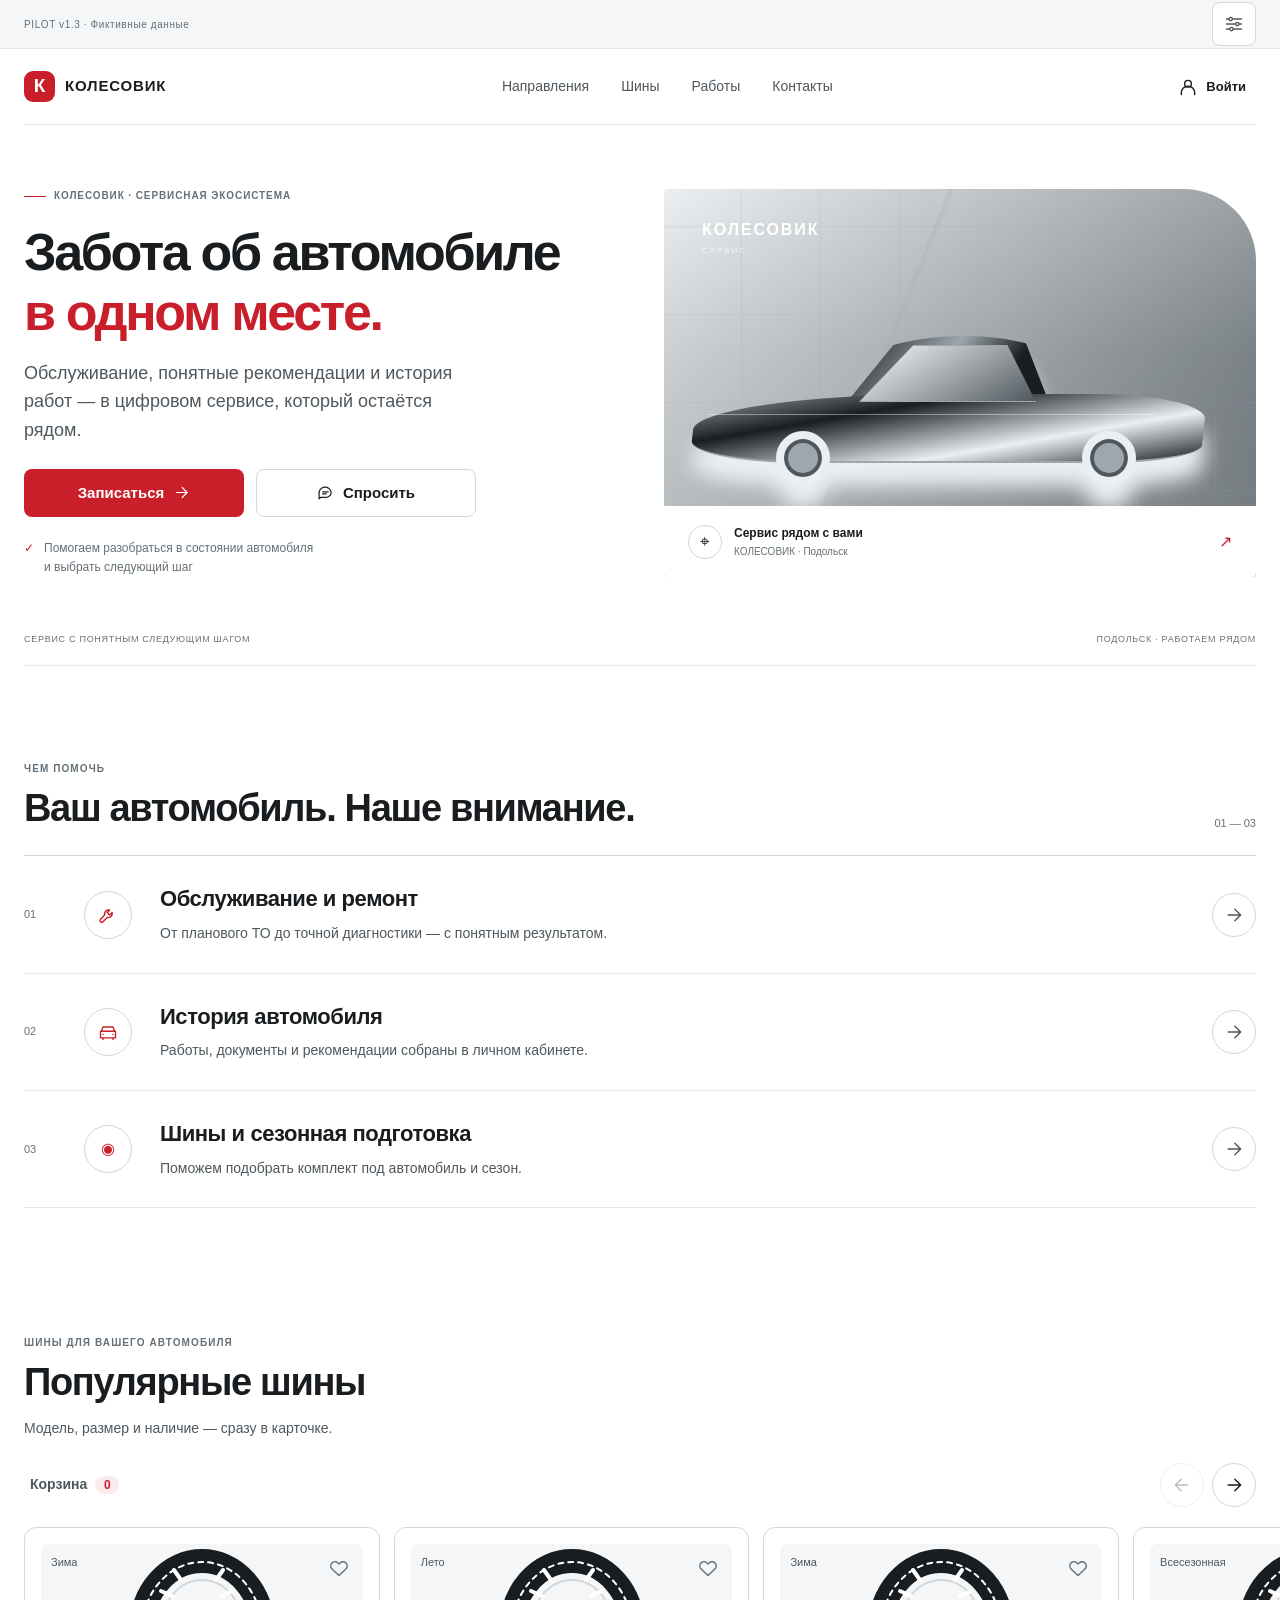
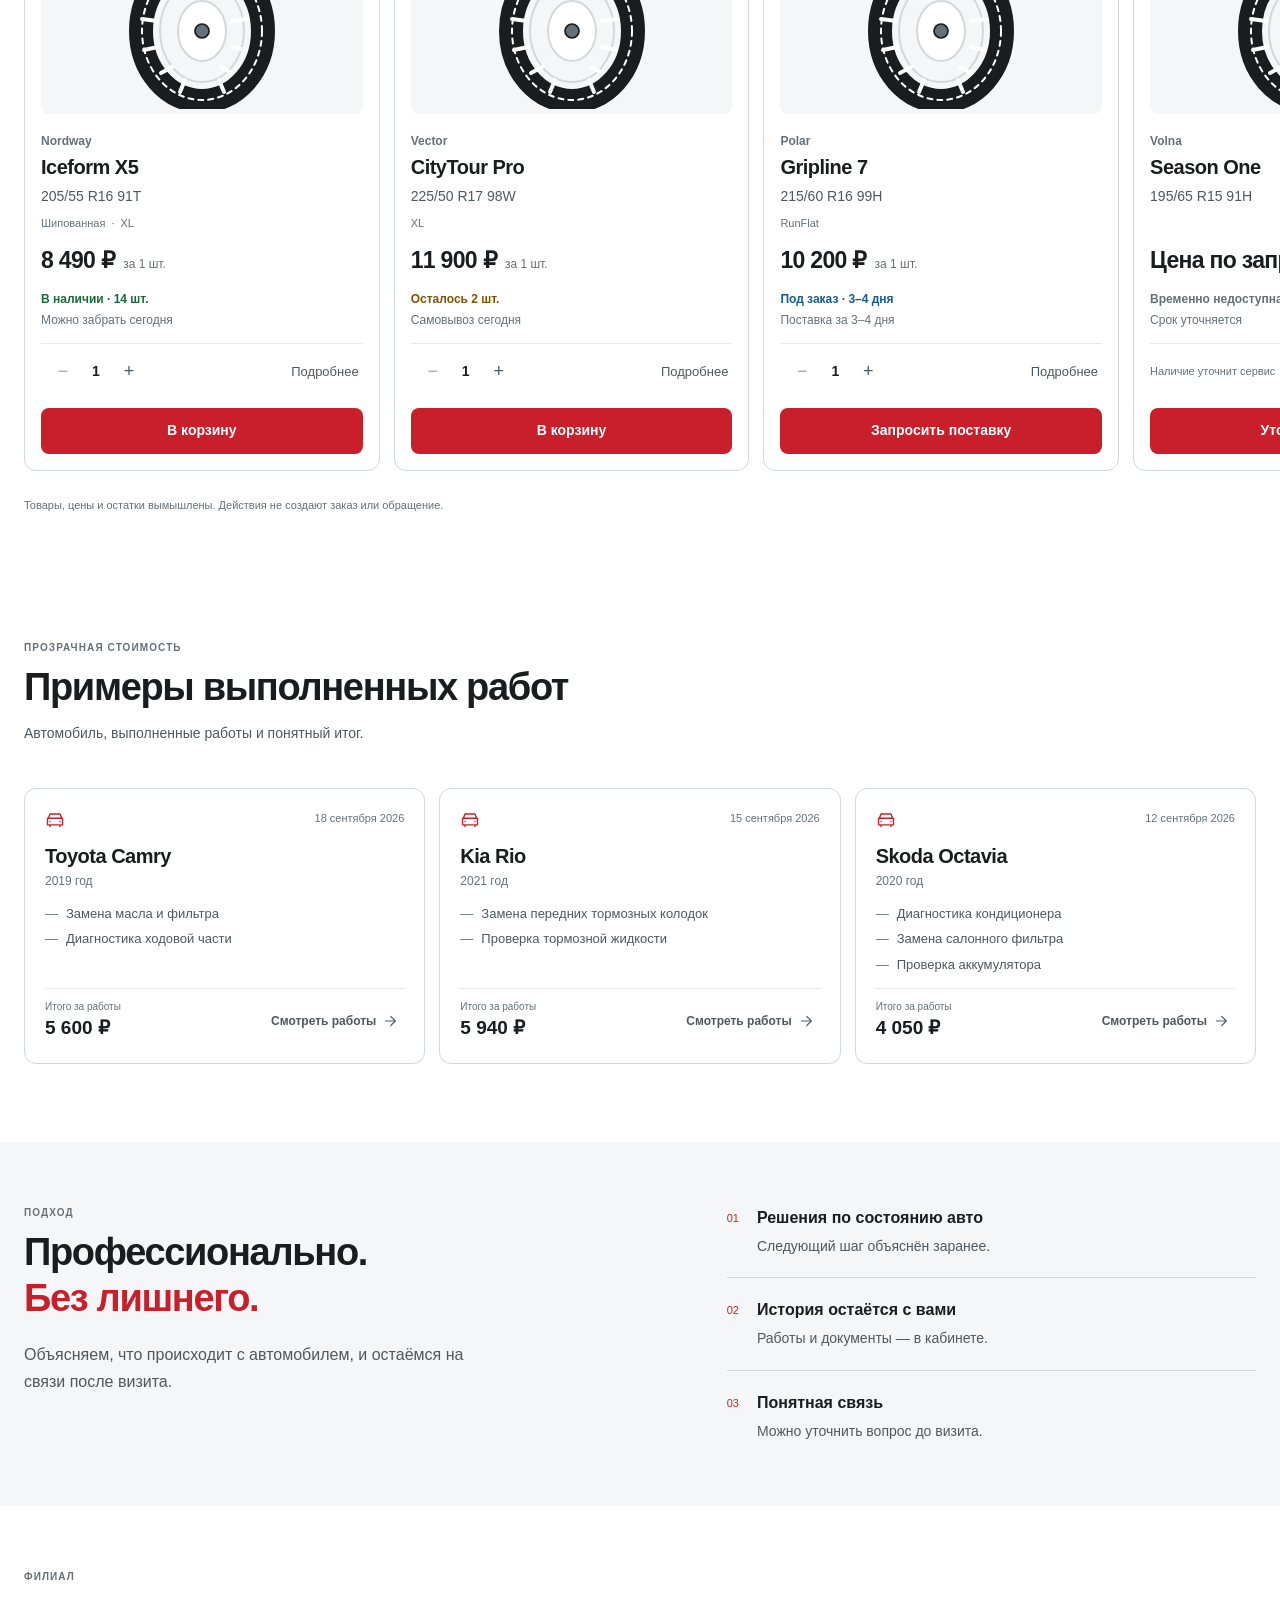
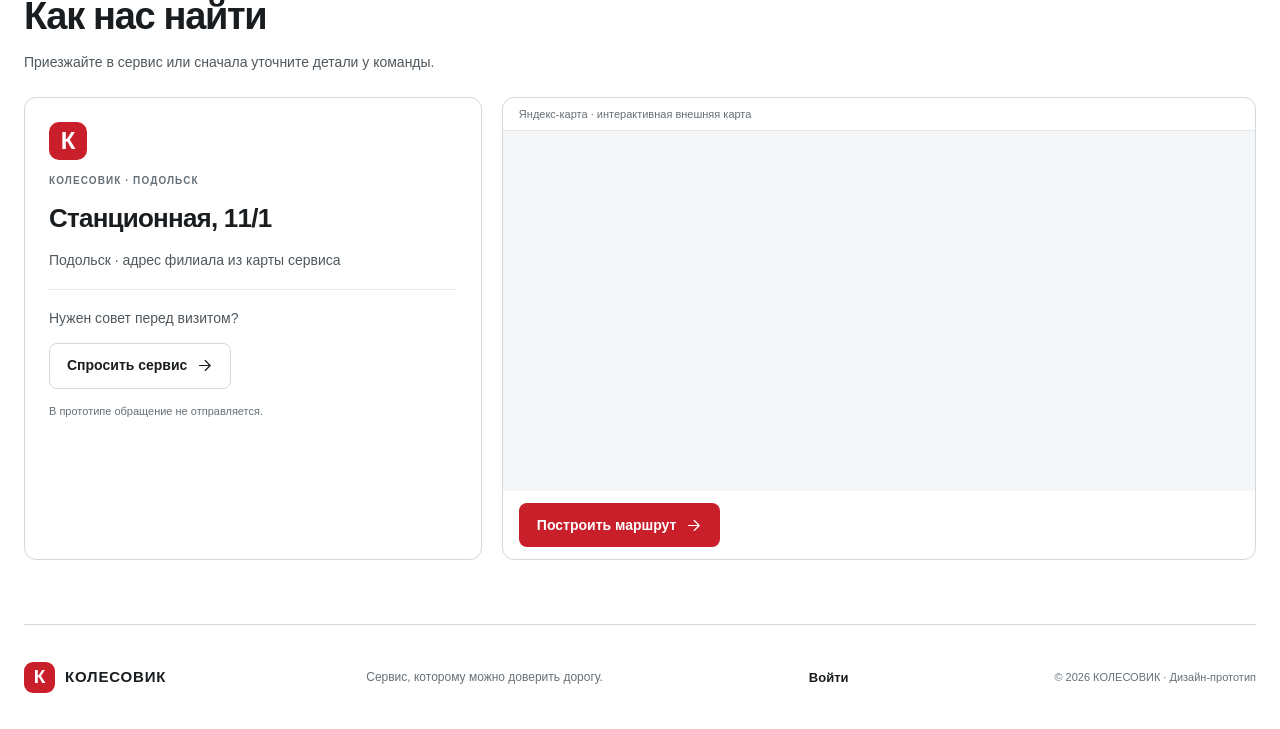
==== commit 9e886728: "preview: publish pilot ui v1.3" ====
--- a/index.html
+++ b/index.html
@@ -5,14 +5,14 @@
   <meta name="viewport" content="width=device-width, initial-scale=1, viewport-fit=cover">
   <meta name="robots" content="noindex, nofollow, noarchive, nosnippet">
   <meta name="description" content="Изолированный дизайн-прототип КОЛЕСОВИК. Только фиктивные данные.">
-  <title>КОЛЕСОВИК — Pilot UI Design v1.2</title>
+  <title>КОЛЕСОВИК — Pilot UI Design v1.3</title>
   <link rel="stylesheet" href="styles.css">
   <script>try{const t=localStorage.getItem('pilot-theme')||'light';document.documentElement.dataset.theme=t==='system'?(matchMedia('(prefers-color-scheme: dark)').matches?'dark':'light'):t}catch{}</script>
   <script src="app.js" defer></script>
 </head>
 <body>
   <a class="skip-link" href="#app">К содержимому</a>
-  <div class="prototype-tools"><span class="prototype-label">PILOT v1.2 · Фиктивные данные</span><button type="button" id="controls-toggle" class="prototype-launcher" aria-label="Prototype Controls" aria-expanded="false" aria-controls="prototype-controls"><svg viewBox="0 0 24 24" fill="none" aria-hidden="true"><path d="M3 6h18M3 12h18M3 18h18"/><circle cx="8" cy="6" r="2" fill="var(--surface-1)"/><circle cx="16" cy="12" r="2" fill="var(--surface-1)"/><circle cx="9" cy="18" r="2" fill="var(--surface-1)"/></svg></button></div>
+  <div class="prototype-tools"><span class="prototype-label">PILOT v1.3 · Фиктивные данные</span><button type="button" id="controls-toggle" class="prototype-launcher" aria-label="Prototype Controls" aria-expanded="false" aria-controls="prototype-controls"><svg viewBox="0 0 24 24" fill="none" aria-hidden="true"><path d="M3 6h18M3 12h18M3 18h18"/><circle cx="8" cy="6" r="2" fill="var(--surface-1)"/><circle cx="16" cy="12" r="2" fill="var(--surface-1)"/><circle cx="9" cy="18" r="2" fill="var(--surface-1)"/></svg></button></div>
   <div id="prototype-controls" class="prototype-controls" hidden>
     <section class="prototype-panel" role="dialog" aria-modal="true" aria-labelledby="controls-title" tabindex="-1">
       <header><h2 id="controls-title">Prototype Controls</h2><button type="button" id="controls-close" class="icon-button" aria-label="Закрыть controls">×</button></header>
--- a/styles.css
+++ b/styles.css
@@ -52,7 +52,7 @@
   .next-header .brand,.next-footer .brand{min-height:44px}
   .next-nav{display:none}
   .next-header-actions{display:flex;align-items:center;gap:8px}
-  .next-account{display:inline-flex;align-items:center;gap:8px;min-height:44px;padding:0 10px;border:1px solid var(--border-2);border-radius:var(--radius-sm);font-size:13px;font-weight:600}
+  .next-account{display:inline-flex;align-items:center;gap:8px;min-height:44px;padding:0 10px;font-size:13px;font-weight:600}
   .next-menu{display:grid;align-content:center;justify-items:center;gap:5px;width:44px;height:44px;border:1px solid var(--border-2);border-radius:var(--radius-sm)}
   .next-menu span{width:18px;height:1px;background:currentColor}
   .next-nav.open{display:flex;position:absolute;z-index:10;top:100%;left:0;right:0;flex-direction:column;padding:12px;background:var(--surface-1);border:1px solid var(--border-2);border-radius:var(--radius-sm);box-shadow:var(--shadow-md)}
@@ -91,11 +91,13 @@
   .next-rail-button:disabled{color:var(--text-3);opacity:.45}
   .next-cart-button{min-height:44px;display:flex;align-items:center;gap:8px;font-size:14px;font-weight:600;color:var(--text-2)}
   .next-cart-button span{min-width:24px;text-align:center;border-radius:99px;background:var(--brand-soft);color:var(--brand);font-size:12px}
-  .next-products-grid,.next-works-grid{display:grid;grid-auto-flow:column;grid-auto-columns:84vw;gap:14px;overflow-x:auto;overscroll-behavior-x:contain;scroll-snap-type:x mandatory;scroll-padding-inline:var(--next-gutter);padding:4px var(--next-gutter) 14px;margin-inline:calc(-1 * var(--next-gutter));scrollbar-width:thin;scrollbar-color:var(--border-3) transparent}
+  .next-products-grid,.next-works-grid{display:grid;grid-auto-flow:column;grid-auto-columns:var(--next-card-width);gap:14px;overflow-x:auto;overscroll-behavior-x:contain;scroll-snap-type:x mandatory;scroll-padding-inline:var(--next-gutter);padding:4px var(--next-gutter) 14px;margin-inline:calc(-1 * var(--next-gutter));scrollbar-width:thin;scrollbar-color:var(--border-3) transparent}
+  .next-products-grid{--next-card-width:77vw}
+  .next-works-grid{--next-card-width:78vw}
   .next-product-card,.next-work-card{min-width:0;scroll-snap-align:start;scroll-margin-inline:var(--next-gutter);border:1px solid var(--border-2);border-radius:var(--radius-md);background:var(--surface-1);display:flex;flex-direction:column;overflow-wrap:anywhere}
   .next-product-card{padding:16px;gap:14px}
-  .next-product-media{position:relative;display:grid;place-items:center;height:170px;border-radius:var(--radius-sm);background:var(--surface-2);color:var(--text-1);flex:none}
-  .next-product-media>svg{width:200px;max-width:100%;height:160px;stroke-width:1.7}
+  .next-product-media{position:relative;display:grid;place-items:center;height:150px;border-radius:var(--radius-sm);background:var(--surface-2);color:var(--text-1);flex:none}
+  .next-product-media>svg{width:188px;max-width:100%;height:150px;stroke-width:1.7}
   .next-product-media>span{position:absolute;left:10px;top:10px;font-size:11px;color:var(--text-2)}
   .next-favorite{position:absolute;right:2px;top:2px;width:44px;height:44px;display:grid;place-items:center;color:var(--text-3)}
   .next-favorite svg{width:20px;height:20px;fill:none}
@@ -128,7 +130,7 @@
   .next-product-buy:hover{background:var(--brand-hover)}
   .next-prototype-note{font-size:11px;line-height:1.5;color:var(--text-3)}
   .next-products-note{margin-top:12px}
-  .next-work-card{padding:20px;gap:14px}
+  .next-work-card{padding:16px;gap:10px}
   .next-work-header{display:flex;align-items:center;justify-content:space-between;gap:12px}
   .next-work-header>span{color:var(--brand)}
   .next-work-header time{font-size:11px;color:var(--text-3)}
@@ -167,6 +169,154 @@
   .next-footer>span{font-size:12px;color:var(--text-3)}
   .next-footer-login{min-height:44px;min-width:44px;font-size:13px;font-weight:600}
   .next-footer small{width:100%;color:var(--text-3);font-size:11px}/* Portal components deliberately do not require .next-home as an ancestor. */
+  /* Service Workspace owns its portal layout independently of the homepage. */
+  .next-ws-backdrop{position:fixed;inset:0;z-index:220;background:color-mix(in srgb,var(--surface-3) 45%,transparent);backdrop-filter:blur(2px)}
+  .next-service-workspace{position:absolute;right:0;top:var(--ws-visible-top,0px);width:100dvw;height:var(--ws-visible-height,100dvh);display:flex;flex-direction:column;background:var(--surface-0);color:var(--text-1);box-shadow:var(--shadow-float);overflow:hidden;animation:next-workspace-surface .18s ease-out}
+  .next-ws-header{display:grid;grid-template-columns:36px minmax(0,1fr) 44px;align-items:center;gap:10px;padding:calc(12px + env(safe-area-inset-top)) 12px 12px;border-bottom:1px solid var(--border-2);background:var(--surface-1);flex:none}
+  .next-ws-symbol{display:grid;place-items:center;width:36px;height:36px;background:var(--brand);color:var(--on-brand);font-size:24px;font-weight:750;border-radius:10px;flex:none}
+  .next-ws-brand{font-size:10px;font-weight:700;letter-spacing:.13em;color:var(--text-3)}
+  .next-ws-header h2{font-size:18px;line-height:1.3;font-weight:650;letter-spacing:-.025em}
+  .next-ws-header p{font-size:11px;line-height:1.5;margin-top:4px}
+  .next-ws-close,.next-ws-icon{width:44px;height:44px;display:grid;place-items:center;border-radius:8px;font-size:25px;color:var(--text-2)}
+  .next-ws-close:hover,.next-ws-icon:hover{background:var(--interactive-hover)}
+  .next-ws-icon:disabled{opacity:.35}
+  .next-ws-body{flex:1;min-height:0;display:flex;flex-direction:column;overflow:hidden}
+  .next-ask-layout,.next-booking-layout{flex:1;min-height:0;display:flex;flex-direction:column}
+  .next-ws-context-row{display:flex;flex-wrap:wrap;align-items:center;justify-content:space-between;gap:0 12px;padding:4px 12px;border-bottom:1px solid var(--border-1);font-size:12px;color:var(--text-3)}
+  .next-ws-text-action{display:inline-flex;align-items:center;justify-content:center;gap:8px;min-height:44px;min-width:44px;font-size:13px;font-weight:600;color:var(--text-2);padding:8px 4px;line-height:1.4}
+  .next-ws-text-action:hover{text-decoration:underline}
+  .next-ws-text-action svg{width:16px;height:16px}
+  .next-ws-demo{flex:none;border-bottom:1px solid var(--border-1);padding-inline:12px;font-size:11px;color:var(--text-3)}
+  .next-ws-demo summary{min-height:44px;display:flex;align-items:center;cursor:pointer;gap:8px}
+  .next-ws-demo summary:before{content:'＋';font-size:14px}
+  .next-ws-demo[open] summary:before{content:'−'}
+  .next-ws-demo label{display:block;margin:0 0 8px}
+  .next-ws-demo select{width:100%;min-height:44px;margin-bottom:12px;padding:8px;background:var(--surface-1);border:1px solid var(--border-2);border-radius:8px;color:var(--text-1);font-size:14px}
+  .next-chat-history{flex:1;min-height:0;overflow:auto;overscroll-behavior:contain;padding:16px 12px;display:flex;flex-direction:column;gap:16px;background:var(--surface-0);scrollbar-width:thin;overflow-wrap:anywhere}
+  .next-chat-branch{border:1px solid var(--border-2);border-radius:12px;padding:14px;background:var(--surface-1)}
+  .next-chat-branch label{display:block;font-size:14px;font-weight:600;margin-bottom:8px}
+  .next-chat-branch select{width:100%;min-height:46px;padding:8px;background:var(--surface-1);border:1px solid var(--border-2);border-radius:8px;color:var(--text-1);font-size:14px}
+  .next-chat-branch p{font-size:12px;margin-top:8px}
+  .next-chat-welcome{display:flex;flex-direction:column;align-items:flex-start;gap:12px;padding-block:20px;max-width:460px;margin:auto 0}
+  .next-chat-welcome h3{font-size:25px;line-height:1.25;letter-spacing:-.03em}
+  .next-chat-welcome p{font-size:15px;line-height:1.6}
+  .next-chat-welcome small{font-size:12px;color:var(--text-3)}
+  .next-chat-date{font-size:11px;text-align:center;color:var(--text-3)}
+  .next-chat-message{max-width:92%;align-self:flex-start;border-left:2px solid var(--border-3);padding:12px 14px;background:var(--surface-2);border-radius:0 10px 10px 0}
+  .next-chat-message--customer{align-self:flex-end;background:var(--brand-soft);border-left:0;border-right:2px solid var(--brand);border-radius:10px 0 0 10px}
+  .next-chat-author{display:flex;align-items:center;justify-content:space-between;gap:16px;font-size:11px;font-weight:600;color:var(--text-3);margin-bottom:6px}
+  .next-chat-message p{font-size:15px;line-height:1.6;color:var(--text-1)}
+  .next-chat-author time{font-weight:400;white-space:nowrap}
+  .next-chat-delivery{display:block;font-size:11px;color:var(--text-3);margin-top:6px}
+  .next-chat-event{display:flex;gap:10px;align-items:flex-start;padding:10px 2px;color:var(--text-3)}
+  .next-chat-event svg{width:18px;height:18px;margin-top:2px}
+  .next-chat-event strong{font-size:12px;font-weight:600;display:block}
+  .next-chat-event small{display:block;font-size:11px;margin-top:4px}
+  .next-chat-domain{border:1px solid var(--success-border);border-radius:12px;padding:16px;background:var(--success-bg)}
+  .next-chat-domain h3{font-size:17px;line-height:1.4;color:var(--success-fg);margin-block:5px 8px}
+  .next-chat-domain p{font-size:13px;line-height:1.6}
+  .next-chat-domain time{font-size:11px;color:var(--text-3);display:block;margin-top:8px}
+  .next-chat-product{display:grid;grid-template-columns:76px minmax(0,1fr);align-items:center;gap:12px;border:1px solid var(--border-2);border-radius:12px;padding:12px;background:var(--surface-1)}
+  .next-chat-product-art{display:grid;place-items:center;background:var(--surface-2);border-radius:8px;height:90px}
+  .next-chat-product-art svg{width:75px;height:84px}
+  .next-chat-product h3{font-size:17px;line-height:1.3;margin-block:4px}
+  .next-chat-product p{font-size:12px;line-height:1.5}
+  .next-chat-product strong{display:block;font-size:17px;margin-top:5px}
+  .next-chat-product small{font-size:11px;font-weight:400;color:var(--text-3)}
+  .next-chat-product>p{grid-column:1/-1;color:var(--text-3);font-size:11px}
+  .next-chat-book{align-self:flex-start;color:var(--brand)}
+  .next-chat-composer{flex:none;display:grid;grid-template-columns:minmax(0,1fr) 44px;gap:8px;padding:12px 12px calc(10px + env(safe-area-inset-bottom));background:var(--surface-1);border-top:1px solid var(--border-2)}
+  .next-chat-composer textarea{width:100%;min-height:52px;max-height:140px;resize:vertical;padding:10px 12px;background:var(--surface-0);color:var(--text-1);border:1px solid var(--border-2);border-radius:8px;line-height:1.5;font-size:16px}
+  .next-chat-send{display:grid;place-items:center;width:44px;height:44px;align-self:end;background:var(--brand);color:var(--on-brand);border-radius:8px}
+  .next-chat-send:disabled{background:var(--surface-2);color:var(--text-3);border:1px solid var(--border-2)}
+  .next-chat-composer>small{grid-column:1/-1;font-size:10px;color:var(--text-3)}
+  .next-chat-notice{grid-column:1/-1;padding:12px;border:1px solid var(--warning-border);border-radius:8px;background:var(--warning-bg);font-size:13px}
+  .next-chat-notice strong{color:var(--warning-fg)}
+  .next-chat-notice p{font-size:12px;margin-top:5px}
+  .next-chat-closed{padding:14px 12px calc(14px + env(safe-area-inset-bottom));border-top:1px solid var(--border-2)}
+  .next-chat-closed p{font-size:13px;margin-bottom:12px}
+  .next-booking-progress{flex:none;display:flex;flex-wrap:wrap;justify-content:space-between;align-items:center;gap:12px;padding:16px 12px;font-size:12px;font-weight:600}
+  .next-booking-progress>div{width:100%;height:3px;background:var(--border-1);border-radius:3px;overflow:hidden}
+  .next-booking-progress i{display:block;height:100%;background:var(--brand)}
+  .next-ws-scroll{flex:1;min-height:0;overflow:auto;overscroll-behavior:contain;padding:12px 12px 24px;scrollbar-width:thin}
+  .next-ws-scroll h3{font-size:28px;line-height:1.25;letter-spacing:-.035em;margin-bottom:12px}
+  .next-ws-intro{font-size:14px;line-height:1.6;margin-bottom:24px;max-width:480px}
+  .next-ws-kicker{font-size:10px;font-weight:700;letter-spacing:.08em;color:var(--text-3)}
+  .next-calendar{border-top:1px solid var(--border-2);padding-top:8px}
+  .next-calendar-month{display:flex;align-items:center;justify-content:space-between;margin-bottom:12px}
+  .next-calendar-month h4{margin:0;font-size:17px;font-weight:650;text-transform:capitalize}
+  .next-calendar-weekdays,.next-calendar-days{display:grid;grid-template-columns:repeat(7,minmax(0,1fr));gap:4px}
+  .next-calendar-weekdays span{text-align:center;font-size:11px;color:var(--text-3);padding-bottom:12px}
+  .next-calendar-day{display:flex;flex-direction:column;align-items:center;justify-content:center;gap:5px;min-height:62px;border:1px solid var(--border-2);border-radius:8px;background:var(--surface-1);padding:5px 0}
+  .next-calendar-day strong{font-size:17px;font-weight:650}
+  .next-calendar-day span{font-size:8px;white-space:nowrap;color:var(--success-fg)}
+  .next-calendar-day--limited{border-color:var(--warning-border);background:var(--warning-bg)}
+  .next-calendar-day--limited span{color:var(--warning-fg)}
+  .next-calendar-day--full,.next-calendar-day--closed{background:var(--surface-2);border-color:transparent;color:var(--text-3)}
+  .next-calendar-day--full span,.next-calendar-day--closed span{color:var(--text-3)}
+  .next-calendar-day--closed strong{text-decoration:line-through;text-decoration-thickness:1px}
+  .next-calendar-day[aria-pressed="true"]{background:var(--brand-soft);border:2px solid var(--brand)}
+  .next-calendar-day[aria-pressed="true"] span{color:var(--brand);font-weight:600}
+  .next-calendar-day:hover:not(:disabled){border-color:var(--brand)}
+  .next-calendar-legend{display:flex;flex-wrap:wrap;gap:8px 14px;margin-block:16px;font-size:10px;color:var(--text-3)}
+  .next-ws-selection{font-size:14px;color:var(--text-2);padding:12px 0;margin-bottom:12px;border-bottom:1px solid var(--border-1)}
+  .next-ws-choices{display:grid;gap:12px}
+  .next-ws-choice{display:grid;grid-template-columns:24px minmax(0,1fr) auto;align-items:center;gap:12px;text-align:left;min-height:68px;padding:14px;border:1px solid var(--border-2);border-radius:12px;background:var(--surface-1);font-size:14px}
+  .next-ws-choice strong{font-weight:600}
+  .next-ws-choice-check{color:var(--text-3);font-size:20px}
+  .next-ws-choice[aria-pressed="true"],.next-ws-times button[aria-pressed="true"]{border-color:var(--brand);background:var(--brand-soft)}
+  .next-ws-choice[aria-pressed="true"] .next-ws-choice-check{color:var(--brand)}
+  .next-ws-times{display:grid;grid-template-columns:repeat(3,minmax(0,1fr));gap:12px;margin-bottom:24px}
+  .next-ws-times button{min-height:52px;border:1px solid var(--border-2);border-radius:8px;font-size:16px;font-weight:600;background:var(--surface-1)}
+  .next-ws-empty{border:1px solid var(--border-2);border-radius:12px;padding:20px;margin-bottom:20px}
+  .next-ws-empty h4{margin:0 0 8px;font-size:18px}
+  .next-ws-empty p{font-size:14px;margin-bottom:16px}
+  .next-ws-demo .next-ws-checkbox{display:flex;align-items:center;gap:8px;min-height:44px;font-size:14px}
+  .next-ws-checkbox input{width:20px;height:20px}
+  .next-ws-vehicle{display:grid;gap:20px;margin-block:20px}
+  .next-ws-vehicle label,.next-auth label{display:grid;gap:8px;font-size:14px;font-weight:600}
+  .next-ws-vehicle label small{font-size:12px;font-weight:400;color:var(--text-3)}
+  .next-ws-vehicle input,.next-ws-vehicle select,.next-auth input{width:100%;min-height:48px;padding:10px 12px;color:var(--text-1);background:var(--surface-1);border:1px solid var(--border-2);border-radius:8px;font-size:16px}
+  .next-ws-vehicle select:disabled{background:var(--surface-2);color:var(--text-3)}
+  .next-booking-actions{display:flex;justify-content:space-between;align-items:center;gap:12px;padding:12px 12px calc(12px + env(safe-area-inset-bottom));border-top:1px solid var(--border-2);background:var(--surface-1);flex:none}
+  .next-booking-actions .button{min-width:148px;max-width:70%;padding:12px 14px;line-height:1.4}
+  .next-ws-summary{margin:0;display:grid;gap:20px;padding:20px;border:1px solid var(--border-2);border-radius:12px;background:var(--surface-1)}
+  .next-ws-summary dt{font-size:12px;color:var(--text-3);margin-bottom:5px}
+  .next-ws-summary dd{margin:0;font-size:16px;font-weight:600;overflow-wrap:anywhere}
+  .next-booking-auth-note{font-size:13px;line-height:1.6;margin-top:20px}
+  .next-booking-result{display:flex;flex-direction:column;align-items:flex-start;gap:16px;padding-top:28px}
+  .next-booking-result h3{margin:0}
+  .next-booking-result>p{font-size:14px}
+  .next-booking-result .next-ws-summary{width:100%}
+  .next-ws-result-mark{display:grid;place-items:center;width:48px;height:48px;border-radius:50%;background:var(--success-bg);color:var(--success-fg);font-size:26px}
+  .next-ws-note{font-size:11px;color:var(--text-3);font-weight:400;line-height:1.5}
+  .next-auth{display:grid;align-content:start;gap:16px}
+  .next-auth h3{font-size:26px;line-height:1.3;margin:0;letter-spacing:-.03em;color:var(--text-1)}
+  .next-auth>p{font-size:14px}
+  .next-auth form{display:grid;gap:20px}
+  .next-auth .button{width:100%}
+  .next-auth-error{font-size:13px;color:var(--danger-fg)}
+  .next-auth-error:empty{display:none}
+  @keyframes next-workspace-surface{from{opacity:0;transform:translateY(6px)}to{opacity:1;transform:none}}
+  @keyframes next-workspace-drawer{from{opacity:.7;transform:translateX(40px)}to{opacity:1;transform:none}}
+  @media(min-width:768px){
+    .next-ws-header{padding:20px 24px;gap:14px;grid-template-columns:40px minmax(0,1fr) 44px}
+    .next-ws-header h2{font-size:22px}
+    .next-ws-header p{font-size:12px}
+    .next-ws-scroll{padding:20px 24px 28px}
+    .next-chat-history{padding:20px 24px}
+    .next-chat-composer{padding:16px 24px calc(16px + env(safe-area-inset-bottom))}
+    .next-ws-context-row,.next-ws-demo{padding-inline:24px}
+    .next-booking-progress{padding:20px 24px}
+    .next-booking-actions{padding:16px 24px calc(16px + env(safe-area-inset-bottom))}
+    .next-calendar-day{min-height:76px}
+    .next-calendar-day span{font-size:10px}
+  }
+  @media(min-width:1024px){
+    .next-service-workspace{width:clamp(560px,46vw,680px);border-left:1px solid var(--border-2);animation:next-workspace-drawer .2s ease-out}
+  }
+  @media(prefers-reduced-motion:reduce){.next-service-workspace{animation:none}}
+
   .next-modal-backdrop{position:fixed;inset:0;z-index:120;display:grid;place-items:center;padding:24px;background:color-mix(in srgb,var(--surface-3) 74%,transparent);backdrop-filter:blur(4px)}
   .next-modal{width:min(100%,600px);max-height:min(86dvh,760px);overflow:auto;overscroll-behavior:contain;border:1px solid var(--border-2);border-radius:var(--radius-lg);background:var(--surface-1);box-shadow:var(--shadow-float);padding:24px}
   .next-modal>header{display:flex;align-items:center;justify-content:space-between;gap:16px}
@@ -195,6 +345,9 @@
   .next-modal footer{display:flex;justify-content:flex-end;gap:9px;padding-top:4px;flex-wrap:wrap}
   .next-modal footer .button{min-height:44px}@media(min-width:768px){
   .next-home{--next-gutter:24px}
+  .next-product-media{height:170px}
+  .next-product-media>svg{width:200px;height:160px}
+  .next-work-card{padding:20px;gap:14px}
   .next-hero{grid-template-columns:minmax(0,1fr) minmax(0,1fr);gap:32px;padding-block:52px 28px;align-items:center}
   .next-hero h1{font-size:clamp(36px,4.1vw,52px);line-height:1.15}
   .next-hero-visual{min-height:360px;height:100%}
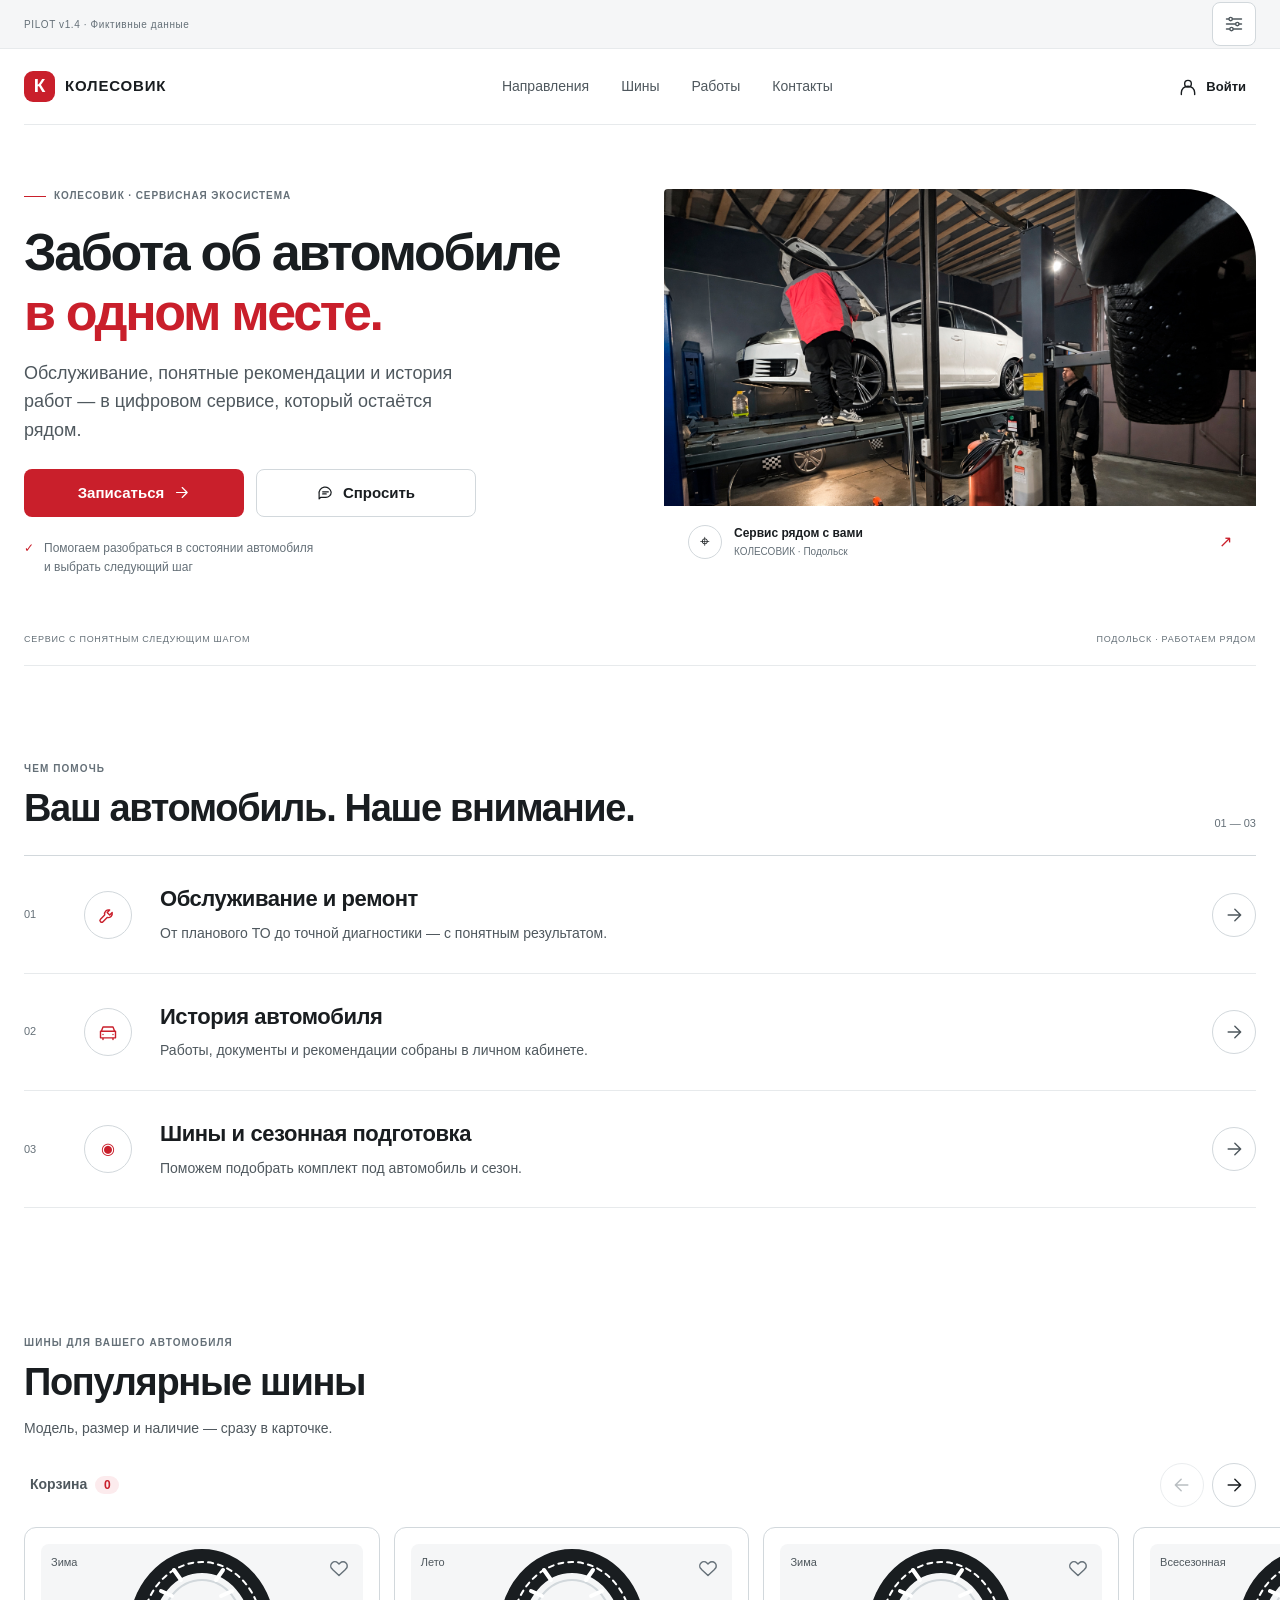
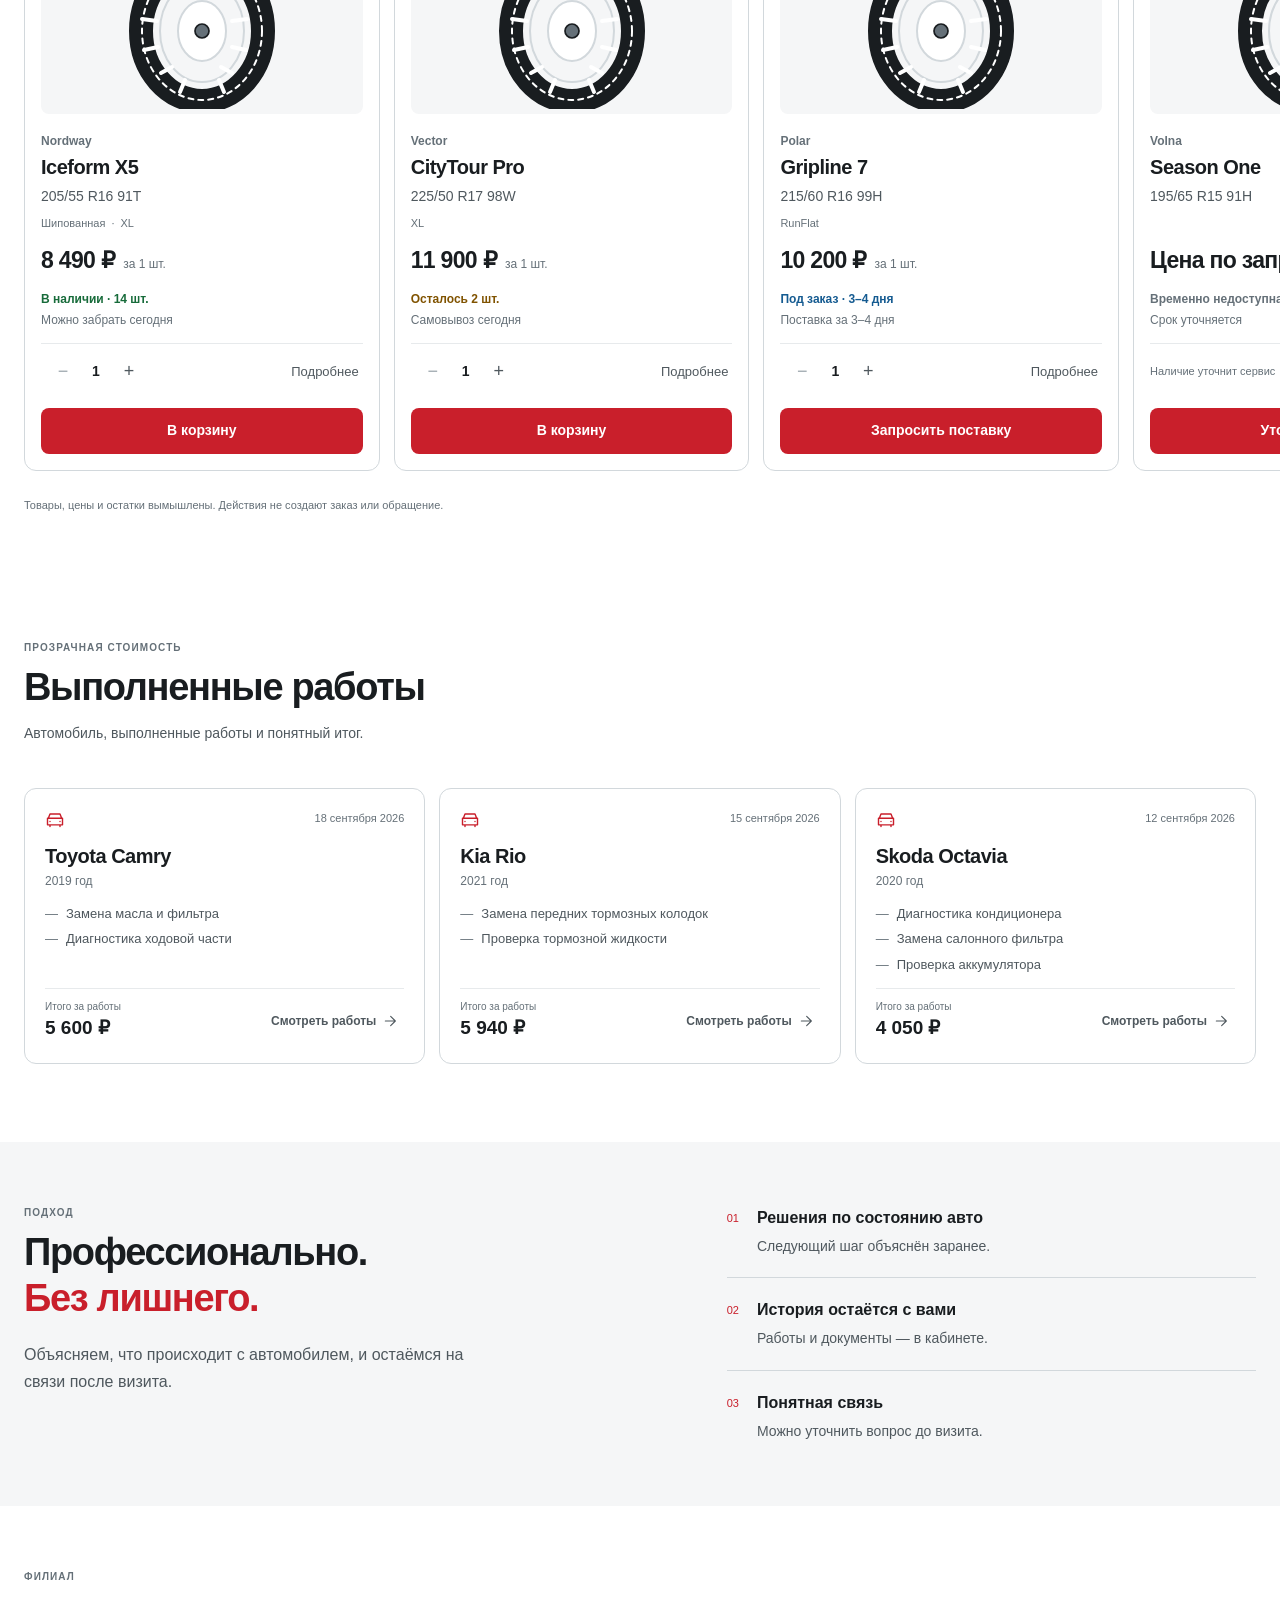
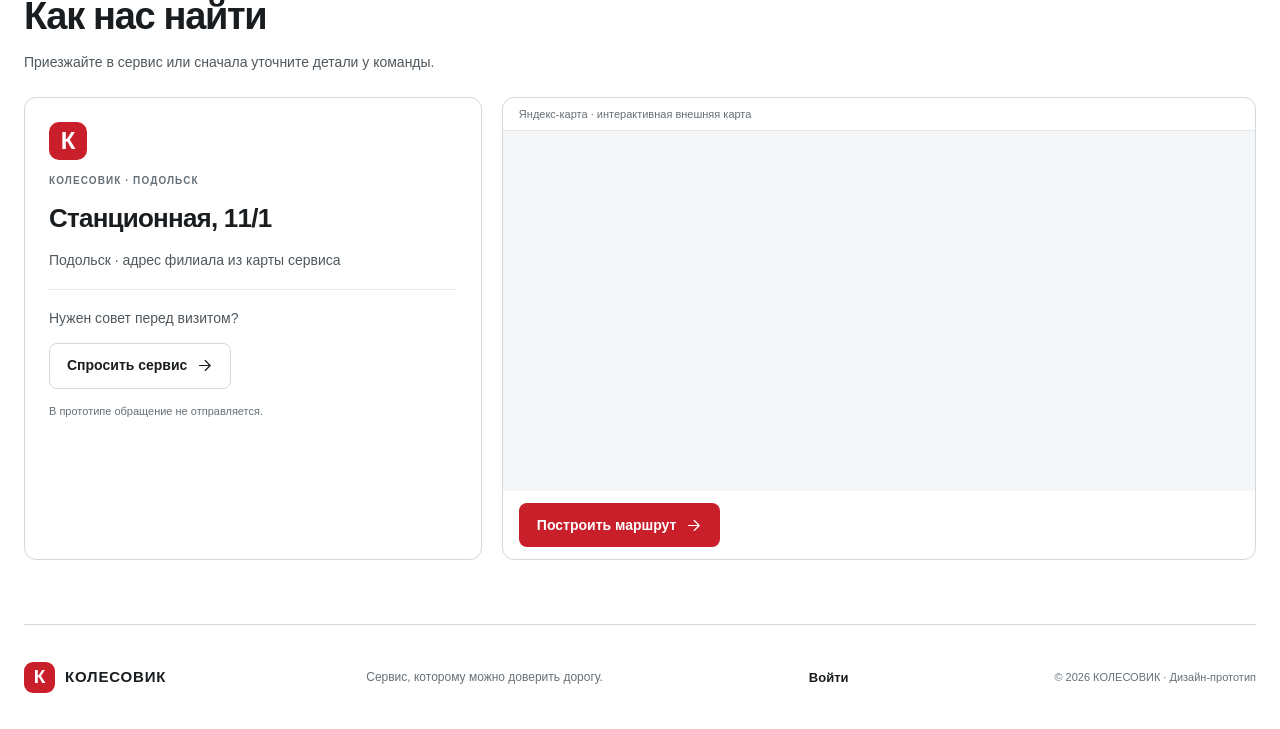
==== commit e839a85b: "preview: publish pilot ui v1.4" ====
--- a/index.html
+++ b/index.html
@@ -5,14 +5,14 @@
   <meta name="viewport" content="width=device-width, initial-scale=1, viewport-fit=cover">
   <meta name="robots" content="noindex, nofollow, noarchive, nosnippet">
   <meta name="description" content="Изолированный дизайн-прототип КОЛЕСОВИК. Только фиктивные данные.">
-  <title>КОЛЕСОВИК — Pilot UI Design v1.3</title>
+  <title>КОЛЕСОВИК — Pilot UI Design v1.4</title>
   <link rel="stylesheet" href="styles.css">
   <script>try{const t=localStorage.getItem('pilot-theme')||'light';document.documentElement.dataset.theme=t==='system'?(matchMedia('(prefers-color-scheme: dark)').matches?'dark':'light'):t}catch{}</script>
   <script src="app.js" defer></script>
 </head>
 <body>
   <a class="skip-link" href="#app">К содержимому</a>
-  <div class="prototype-tools"><span class="prototype-label">PILOT v1.3 · Фиктивные данные</span><button type="button" id="controls-toggle" class="prototype-launcher" aria-label="Prototype Controls" aria-expanded="false" aria-controls="prototype-controls"><svg viewBox="0 0 24 24" fill="none" aria-hidden="true"><path d="M3 6h18M3 12h18M3 18h18"/><circle cx="8" cy="6" r="2" fill="var(--surface-1)"/><circle cx="16" cy="12" r="2" fill="var(--surface-1)"/><circle cx="9" cy="18" r="2" fill="var(--surface-1)"/></svg></button></div>
+  <div class="prototype-tools"><span class="prototype-label">PILOT v1.4 · Фиктивные данные</span><button type="button" id="controls-toggle" class="prototype-launcher" aria-label="Prototype Controls" aria-expanded="false" aria-controls="prototype-controls"><svg viewBox="0 0 24 24" fill="none" aria-hidden="true"><path d="M3 6h18M3 12h18M3 18h18"/><circle cx="8" cy="6" r="2" fill="var(--surface-1)"/><circle cx="16" cy="12" r="2" fill="var(--surface-1)"/><circle cx="9" cy="18" r="2" fill="var(--surface-1)"/></svg></button></div>
   <div id="prototype-controls" class="prototype-controls" hidden>
     <section class="prototype-panel" role="dialog" aria-modal="true" aria-labelledby="controls-title" tabindex="-1">
       <header><h2 id="controls-title">Prototype Controls</h2><button type="button" id="controls-close" class="icon-button" aria-label="Закрыть controls">×</button></header>
--- a/styles.css
+++ b/styles.css
@@ -172,11 +172,11 @@
   /* Service Workspace owns its portal layout independently of the homepage. */
   .next-ws-backdrop{position:fixed;inset:0;z-index:220;background:color-mix(in srgb,var(--surface-3) 45%,transparent);backdrop-filter:blur(2px)}
   .next-service-workspace{position:absolute;right:0;top:var(--ws-visible-top,0px);width:100dvw;height:var(--ws-visible-height,100dvh);display:flex;flex-direction:column;background:var(--surface-0);color:var(--text-1);box-shadow:var(--shadow-float);overflow:hidden;animation:next-workspace-surface .18s ease-out}
-  .next-ws-header{display:grid;grid-template-columns:36px minmax(0,1fr) 44px;align-items:center;gap:10px;padding:calc(12px + env(safe-area-inset-top)) 12px 12px;border-bottom:1px solid var(--border-2);background:var(--surface-1);flex:none}
-  .next-ws-symbol{display:grid;place-items:center;width:36px;height:36px;background:var(--brand);color:var(--on-brand);font-size:24px;font-weight:750;border-radius:10px;flex:none}
+  .next-ws-header{display:grid;grid-template-columns:34px minmax(0,1fr) 44px;align-items:center;gap:8px;padding:calc(6px + env(safe-area-inset-top)) 12px 6px;border-bottom:1px solid var(--border-2);background:var(--surface-1);flex:none}
+  .next-ws-symbol{display:grid;place-items:center;width:34px;height:34px;background:var(--brand);color:var(--on-brand);font-size:24px;font-weight:750;border-radius:10px;flex:none}
   .next-ws-brand{font-size:10px;font-weight:700;letter-spacing:.13em;color:var(--text-3)}
-  .next-ws-header h2{font-size:18px;line-height:1.3;font-weight:650;letter-spacing:-.025em}
-  .next-ws-header p{font-size:11px;line-height:1.5;margin-top:4px}
+  .next-ws-header h2{font-size:16px;line-height:1.2;font-weight:700;letter-spacing:-.02em}
+  .next-ws-header p{font-size:11px;line-height:1.3;margin-top:2px;color:var(--text-3)}
   .next-ws-close,.next-ws-icon{width:44px;height:44px;display:grid;place-items:center;border-radius:8px;font-size:25px;color:var(--text-2)}
   .next-ws-close:hover,.next-ws-icon:hover{background:var(--interactive-hover)}
   .next-ws-icon:disabled{opacity:.35}
@@ -192,27 +192,27 @@
   .next-ws-demo[open] summary:before{content:'−'}
   .next-ws-demo label{display:block;margin:0 0 8px}
   .next-ws-demo select{width:100%;min-height:44px;margin-bottom:12px;padding:8px;background:var(--surface-1);border:1px solid var(--border-2);border-radius:8px;color:var(--text-1);font-size:14px}
-  .next-chat-history{flex:1;min-height:0;overflow:auto;overscroll-behavior:contain;padding:16px 12px;display:flex;flex-direction:column;gap:16px;background:var(--surface-0);scrollbar-width:thin;overflow-wrap:anywhere}
+  .next-chat-history{flex:1;min-height:0;overflow:auto;overscroll-behavior:contain;padding:10px 12px;display:flex;flex-direction:column;gap:9px;background:var(--surface-0);scrollbar-width:thin;overflow-wrap:anywhere}
   .next-chat-branch{border:1px solid var(--border-2);border-radius:12px;padding:14px;background:var(--surface-1)}
   .next-chat-branch label{display:block;font-size:14px;font-weight:600;margin-bottom:8px}
   .next-chat-branch select{width:100%;min-height:46px;padding:8px;background:var(--surface-1);border:1px solid var(--border-2);border-radius:8px;color:var(--text-1);font-size:14px}
   .next-chat-branch p{font-size:12px;margin-top:8px}
-  .next-chat-welcome{display:flex;flex-direction:column;align-items:flex-start;gap:12px;padding-block:20px;max-width:460px;margin:auto 0}
+  .next-chat-welcome{display:flex;flex-direction:column;align-items:flex-start;gap:8px;padding-block:10px;max-width:460px;margin:auto 0}
   .next-chat-welcome h3{font-size:25px;line-height:1.25;letter-spacing:-.03em}
   .next-chat-welcome p{font-size:15px;line-height:1.6}
   .next-chat-welcome small{font-size:12px;color:var(--text-3)}
   .next-chat-date{font-size:11px;text-align:center;color:var(--text-3)}
-  .next-chat-message{max-width:92%;align-self:flex-start;border-left:2px solid var(--border-3);padding:12px 14px;background:var(--surface-2);border-radius:0 10px 10px 0}
+  .next-chat-message{max-width:92%;align-self:flex-start;border-left:2px solid var(--border-3);padding:9px 12px;background:var(--surface-2);border-radius:0 10px 10px 0}
   .next-chat-message--customer{align-self:flex-end;background:var(--brand-soft);border-left:0;border-right:2px solid var(--brand);border-radius:10px 0 0 10px}
-  .next-chat-author{display:flex;align-items:center;justify-content:space-between;gap:16px;font-size:11px;font-weight:600;color:var(--text-3);margin-bottom:6px}
-  .next-chat-message p{font-size:15px;line-height:1.6;color:var(--text-1)}
+  .next-chat-author{display:flex;align-items:center;justify-content:space-between;gap:16px;font-size:11px;font-weight:600;color:var(--text-3);margin-bottom:3px}
+  .next-chat-message p{font-size:14px;line-height:1.5;color:var(--text-1)}
   .next-chat-author time{font-weight:400;white-space:nowrap}
   .next-chat-delivery{display:block;font-size:11px;color:var(--text-3);margin-top:6px}
-  .next-chat-event{display:flex;gap:10px;align-items:flex-start;padding:10px 2px;color:var(--text-3)}
+  .next-chat-event{display:flex;gap:10px;align-items:flex-start;padding:5px 2px;color:var(--text-3)}
   .next-chat-event svg{width:18px;height:18px;margin-top:2px}
   .next-chat-event strong{font-size:12px;font-weight:600;display:block}
   .next-chat-event small{display:block;font-size:11px;margin-top:4px}
-  .next-chat-domain{border:1px solid var(--success-border);border-radius:12px;padding:16px;background:var(--success-bg)}
+  .next-chat-domain{border:1px solid var(--success-border);border-radius:12px;padding:12px;background:var(--success-bg)}
   .next-chat-domain h3{font-size:17px;line-height:1.4;color:var(--success-fg);margin-block:5px 8px}
   .next-chat-domain p{font-size:13px;line-height:1.6}
   .next-chat-domain time{font-size:11px;color:var(--text-3);display:block;margin-top:8px}
@@ -225,9 +225,13 @@
   .next-chat-product small{font-size:11px;font-weight:400;color:var(--text-3)}
   .next-chat-product>p{grid-column:1/-1;color:var(--text-3);font-size:11px}
   .next-chat-book{align-self:flex-start;color:var(--brand)}
-  .next-chat-composer{flex:none;display:grid;grid-template-columns:minmax(0,1fr) 44px;gap:8px;padding:12px 12px calc(10px + env(safe-area-inset-bottom));background:var(--surface-1);border-top:1px solid var(--border-2)}
-  .next-chat-composer textarea{width:100%;min-height:52px;max-height:140px;resize:vertical;padding:10px 12px;background:var(--surface-0);color:var(--text-1);border:1px solid var(--border-2);border-radius:8px;line-height:1.5;font-size:16px}
-  .next-chat-send{display:grid;place-items:center;width:44px;height:44px;align-self:end;background:var(--brand);color:var(--on-brand);border-radius:8px}
+  .next-chat-composer{flex:none;display:flex;flex-direction:column;gap:4px;padding:6px 10px calc(6px + env(safe-area-inset-bottom));background:var(--surface-1);border-top:1px solid var(--border-2)}
+  .next-chat-composer-row{display:grid;grid-template-columns:44px minmax(0,1fr) 44px;align-items:end;gap:4px}
+  .next-chat-composer textarea{width:100%;height:44px;min-height:44px;max-height:108px;resize:none;padding:10px 12px;background:var(--surface-0);color:var(--text-1);border:1px solid var(--border-2);border-radius:22px;line-height:1.5;font-size:16px}
+  .next-chat-send,.next-chat-attach{display:grid;place-items:center;width:44px;height:44px;align-self:end;border-radius:50%;color:var(--text-2)}
+  .next-chat-send.is-send{background:var(--brand);color:var(--on-brand)}
+  .next-chat-send svg,.next-chat-attach svg{width:21px;height:21px;stroke:currentColor;stroke-width:1.8;stroke-linecap:round;stroke-linejoin:round}
+  .next-chat-affordance{font-size:12px;color:var(--text-2);padding:4px 8px}
   .next-chat-send:disabled{background:var(--surface-2);color:var(--text-3);border:1px solid var(--border-2)}
   .next-chat-composer>small{grid-column:1/-1;font-size:10px;color:var(--text-3)}
   .next-chat-notice{grid-column:1/-1;padding:12px;border:1px solid var(--warning-border);border-radius:8px;background:var(--warning-bg);font-size:13px}
@@ -235,14 +239,14 @@
   .next-chat-notice p{font-size:12px;margin-top:5px}
   .next-chat-closed{padding:14px 12px calc(14px + env(safe-area-inset-bottom));border-top:1px solid var(--border-2)}
   .next-chat-closed p{font-size:13px;margin-bottom:12px}
-  .next-booking-progress{flex:none;display:flex;flex-wrap:wrap;justify-content:space-between;align-items:center;gap:12px;padding:16px 12px;font-size:12px;font-weight:600}
+  .next-booking-progress{flex:none;display:flex;flex-wrap:wrap;justify-content:space-between;align-items:center;gap:6px;padding:8px 12px;font-size:12px;font-weight:600}
   .next-booking-progress>div{width:100%;height:3px;background:var(--border-1);border-radius:3px;overflow:hidden}
   .next-booking-progress i{display:block;height:100%;background:var(--brand)}
   .next-ws-scroll{flex:1;min-height:0;overflow:auto;overscroll-behavior:contain;padding:12px 12px 24px;scrollbar-width:thin}
   .next-ws-scroll h3{font-size:28px;line-height:1.25;letter-spacing:-.035em;margin-bottom:12px}
   .next-ws-intro{font-size:14px;line-height:1.6;margin-bottom:24px;max-width:480px}
   .next-ws-kicker{font-size:10px;font-weight:700;letter-spacing:.08em;color:var(--text-3)}
-  .next-calendar{border-top:1px solid var(--border-2);padding-top:8px}
+  .next-calendar{padding-top:0}
   .next-calendar-month{display:flex;align-items:center;justify-content:space-between;margin-bottom:12px}
   .next-calendar-month h4{margin:0;font-size:17px;font-weight:650;text-transform:capitalize}
   .next-calendar-weekdays,.next-calendar-days{display:grid;grid-template-columns:repeat(7,minmax(0,1fr));gap:4px}
@@ -273,10 +277,10 @@
   .next-ws-empty p{font-size:14px;margin-bottom:16px}
   .next-ws-demo .next-ws-checkbox{display:flex;align-items:center;gap:8px;min-height:44px;font-size:14px}
   .next-ws-checkbox input{width:20px;height:20px}
-  .next-ws-vehicle{display:grid;gap:20px;margin-block:20px}
+  .next-ws-vehicle{display:grid;gap:12px;margin-block:12px}
   .next-ws-vehicle label,.next-auth label{display:grid;gap:8px;font-size:14px;font-weight:600}
   .next-ws-vehicle label small{font-size:12px;font-weight:400;color:var(--text-3)}
-  .next-ws-vehicle input,.next-ws-vehicle select,.next-auth input{width:100%;min-height:48px;padding:10px 12px;color:var(--text-1);background:var(--surface-1);border:1px solid var(--border-2);border-radius:8px;font-size:16px}
+  .next-ws-vehicle input,.next-ws-vehicle select,.next-auth input{width:100%;min-height:52px;padding:12px 14px;line-height:1.5;color:var(--text-1);background:var(--surface-1);border:1px solid var(--border-2);border-radius:8px;font-size:16px}
   .next-ws-vehicle select:disabled{background:var(--surface-2);color:var(--text-3)}
   .next-booking-actions{display:flex;justify-content:space-between;align-items:center;gap:12px;padding:12px 12px calc(12px + env(safe-area-inset-bottom));border-top:1px solid var(--border-2);background:var(--surface-1);flex:none}
   .next-booking-actions .button{min-width:148px;max-width:70%;padding:12px 14px;line-height:1.4}
@@ -295,19 +299,26 @@
   .next-auth>p{font-size:14px}
   .next-auth form{display:grid;gap:20px}
   .next-auth .button{width:100%}
+  .next-auth-phone-field{display:flex;align-items:center;min-height:52px;border:1px solid var(--border-2);border-radius:8px;background:var(--surface-1);overflow:hidden}
+  .next-auth-prefix{padding-left:14px;font-size:16px;font-weight:600;white-space:nowrap}
+  .next-auth-phone-field input{border:0;min-width:0;outline-offset:-2px;padding-left:8px}
+  .next-ws-garage{display:grid;gap:10px;margin:12px 0}
+  .next-ws-garage h4{font-size:16px}
+  .next-ws-garage .next-ws-choice small{display:block;margin-top:4px;font-size:12px;color:var(--text-3)}
+  .next-ws-garage>.next-ws-text-action{justify-self:start}
   .next-auth-error{font-size:13px;color:var(--danger-fg)}
   .next-auth-error:empty{display:none}
   @keyframes next-workspace-surface{from{opacity:0;transform:translateY(6px)}to{opacity:1;transform:none}}
   @keyframes next-workspace-drawer{from{opacity:.7;transform:translateX(40px)}to{opacity:1;transform:none}}
   @media(min-width:768px){
-    .next-ws-header{padding:20px 24px;gap:14px;grid-template-columns:40px minmax(0,1fr) 44px}
-    .next-ws-header h2{font-size:22px}
+    .next-ws-header{padding:12px 24px;gap:12px;grid-template-columns:40px minmax(0,1fr) 44px}
+    .next-ws-header h2{font-size:18px}
     .next-ws-header p{font-size:12px}
     .next-ws-scroll{padding:20px 24px 28px}
-    .next-chat-history{padding:20px 24px}
-    .next-chat-composer{padding:16px 24px calc(16px + env(safe-area-inset-bottom))}
+    .next-chat-history{padding:12px 24px}
+    .next-chat-composer{padding:8px 24px calc(8px + env(safe-area-inset-bottom))}
     .next-ws-context-row,.next-ws-demo{padding-inline:24px}
-    .next-booking-progress{padding:20px 24px}
+    .next-booking-progress{padding:10px 24px}
     .next-booking-actions{padding:16px 24px calc(16px + env(safe-area-inset-bottom))}
     .next-calendar-day{min-height:76px}
     .next-calendar-day span{font-size:10px}
@@ -391,21 +402,7 @@
   .next-modal{padding:20px 20px calc(20px + env(safe-area-inset-bottom));max-height:calc(100dvh - 16px - env(safe-area-inset-top));width:100%;border-radius:18px 18px 0 0}
   .next-modal footer .button{flex:1}
   .next-footer>span{width:100%}}
-  .next-photo-scene{position:absolute;inset:0;overflow:hidden;border-radius:4px 72px 4px 4px;background:linear-gradient(145deg,var(--surface-3),var(--text-2));isolation:isolate}
-  .next-photo-scene:before,.next-photo-scene:after{position:absolute;content:"";z-index:-1}
-  .next-photo-scene:before{inset:0;background:linear-gradient(112deg,transparent 38%,var(--border-3) 38.3%,transparent 39%),linear-gradient(0deg,var(--surface-3),transparent 60%);opacity:.25}
-  .next-photo-grid{position:absolute;inset:0;background:repeating-linear-gradient(90deg,transparent 0 76px,var(--border-3) 77px,var(--border-3) 78px,transparent 79px),repeating-linear-gradient(0deg,transparent 0 85px,var(--border-3) 86px,var(--border-3) 87px,transparent 88px);opacity:.12}
-  .next-garage-sign{position:absolute;top:29px;left:38px;color:var(--surface-0);font-size:16px;font-weight:750;letter-spacing:.12em}
-  .next-garage-sign span{display:block;margin-top:3px;font-size:8px;font-weight:500;letter-spacing:.24em;opacity:.65}
-  .next-car-illustration{position:absolute;bottom:83px;left:4%;width:88%;height:165px;filter:drop-shadow(0 23px 10px var(--surface-3))}
-  .next-car-body{position:absolute;left:1%;right:1%;bottom:31px;height:69px;border-radius:48% 22% 19% 22% / 52% 37% 26% 32%;transform:skewX(-6deg);background:linear-gradient(170deg,var(--border-3),var(--text-1) 31%,var(--surface-3) 68%,var(--text-1));border-bottom:2px solid var(--border-3)}
-  .next-car-roof{position:absolute;left:30%;top:7px;width:42%;height:80px;border-radius:58% 55% 0 0;transform:skewX(-12deg);background:linear-gradient(120deg,var(--text-1),var(--border-3) 42%,var(--text-1) 70%);clip-path:polygon(22% 0,78% 0,100% 100%,0 100%)}
-  .next-car-window{position:absolute;z-index:2;left:34%;top:16px;width:34%;height:57px;transform:skewX(-12deg);clip-path:polygon(24% 0,77% 0,100% 100%,0 100%);background:linear-gradient(145deg,var(--surface-2),var(--text-2));border:1px solid var(--border-3)}
-  .next-wheel{position:absolute;bottom:9px;z-index:3;width:54px;height:54px;border:8px solid var(--surface-3);border-radius:50%;background:var(--border-3);box-shadow:inset 0 0 0 4px var(--text-2)}
-  .next-wheel-a{left:17%}
-  .next-wheel-b{right:14%}
-  .next-car-highlight{position:absolute;bottom:79px;left:4%;width:86%;height:1px;background:var(--surface-0);opacity:.4}
-  .next-floor-line{position:absolute;left:-4%;right:-4%;bottom:69px;height:1px;background:var(--surface-0);opacity:.22}
+  .next-photo-scene{position:absolute;inset:0;overflow:hidden;border-radius:4px 72px 4px 4px;background-color:var(--surface-3);background-image:url("[data-uri]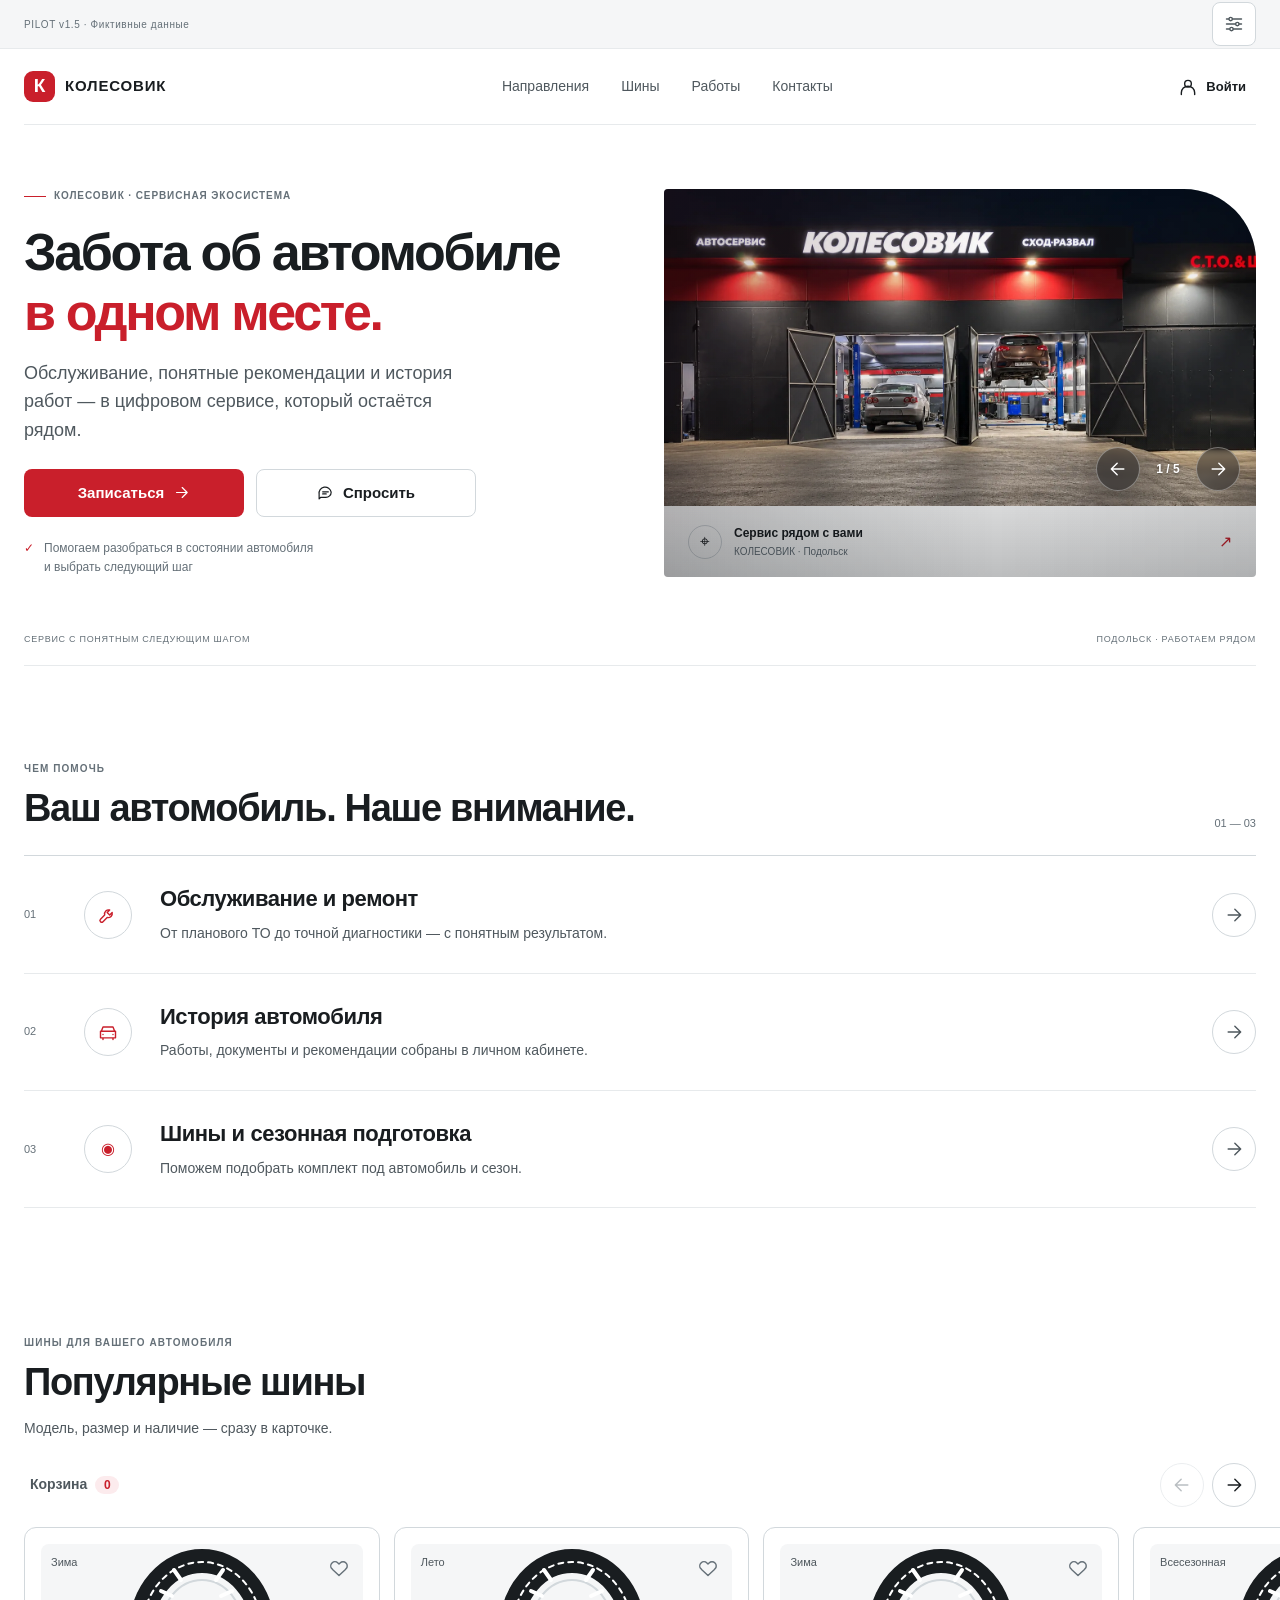
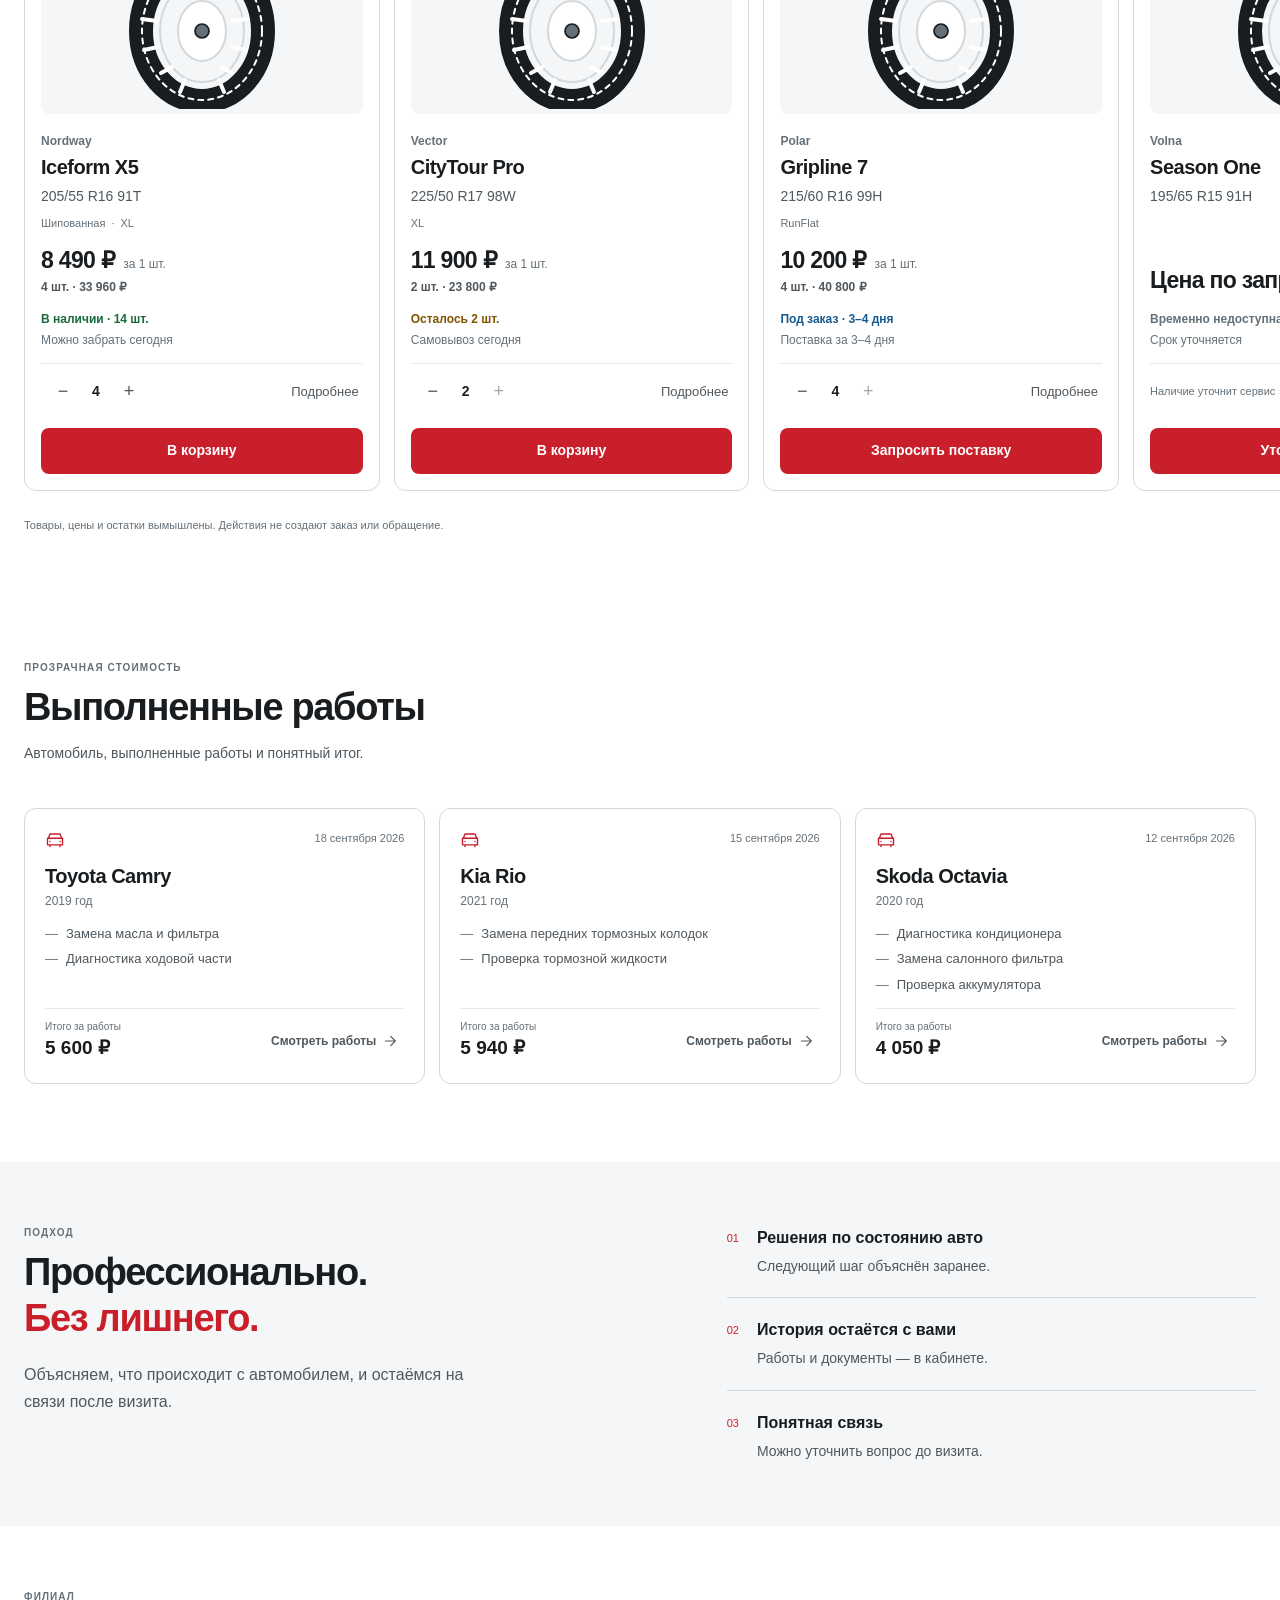
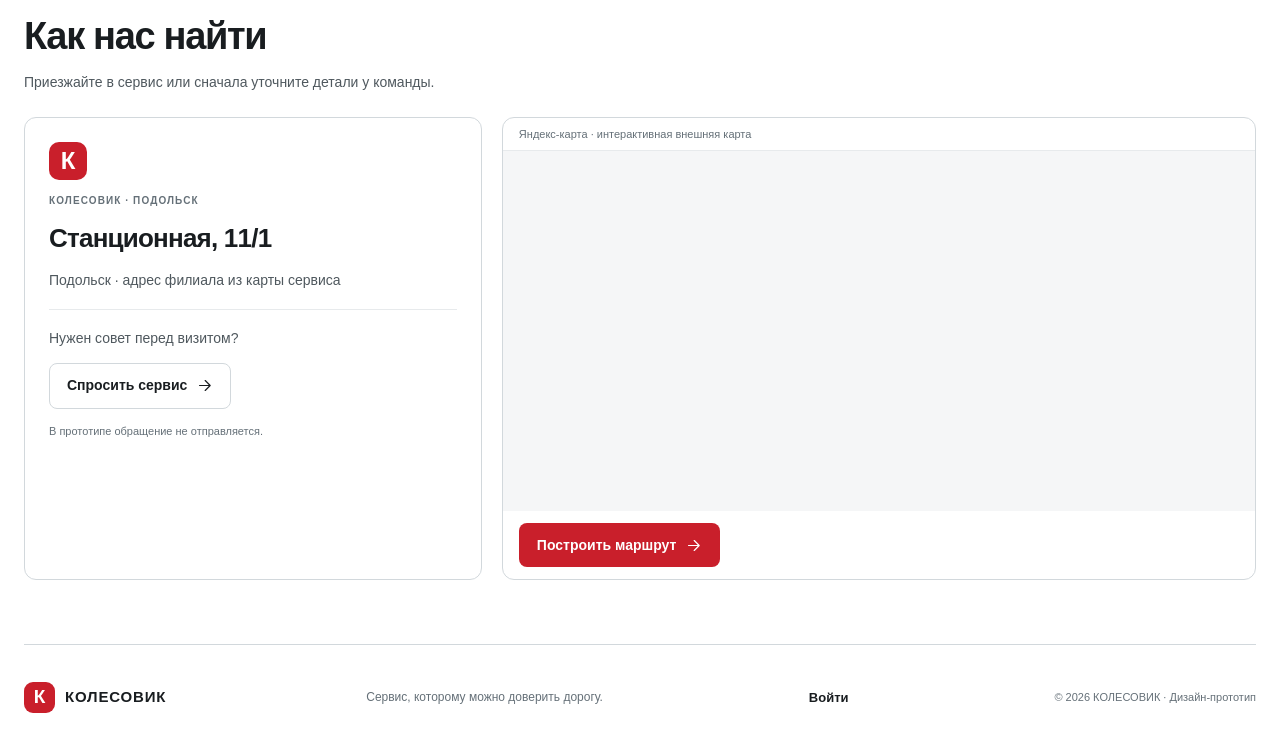
==== commit df61e279: "preview: publish pilot ui v1.5" ====
--- a/index.html
+++ b/index.html
@@ -5,14 +5,14 @@
   <meta name="viewport" content="width=device-width, initial-scale=1, viewport-fit=cover">
   <meta name="robots" content="noindex, nofollow, noarchive, nosnippet">
   <meta name="description" content="Изолированный дизайн-прототип КОЛЕСОВИК. Только фиктивные данные.">
-  <title>КОЛЕСОВИК — Pilot UI Design v1.4</title>
+  <title>КОЛЕСОВИК — Pilot UI Design v1.5</title>
   <link rel="stylesheet" href="styles.css">
   <script>try{const t=localStorage.getItem('pilot-theme')||'light';document.documentElement.dataset.theme=t==='system'?(matchMedia('(prefers-color-scheme: dark)').matches?'dark':'light'):t}catch{}</script>
   <script src="app.js" defer></script>
 </head>
 <body>
   <a class="skip-link" href="#app">К содержимому</a>
-  <div class="prototype-tools"><span class="prototype-label">PILOT v1.4 · Фиктивные данные</span><button type="button" id="controls-toggle" class="prototype-launcher" aria-label="Prototype Controls" aria-expanded="false" aria-controls="prototype-controls"><svg viewBox="0 0 24 24" fill="none" aria-hidden="true"><path d="M3 6h18M3 12h18M3 18h18"/><circle cx="8" cy="6" r="2" fill="var(--surface-1)"/><circle cx="16" cy="12" r="2" fill="var(--surface-1)"/><circle cx="9" cy="18" r="2" fill="var(--surface-1)"/></svg></button></div>
+  <div class="prototype-tools"><span class="prototype-label">PILOT v1.5 · Фиктивные данные</span><button type="button" id="controls-toggle" class="prototype-launcher" aria-label="Prototype Controls" aria-expanded="false" aria-controls="prototype-controls"><svg viewBox="0 0 24 24" fill="none" aria-hidden="true"><path d="M3 6h18M3 12h18M3 18h18"/><circle cx="8" cy="6" r="2" fill="var(--surface-1)"/><circle cx="16" cy="12" r="2" fill="var(--surface-1)"/><circle cx="9" cy="18" r="2" fill="var(--surface-1)"/></svg></button></div>
   <div id="prototype-controls" class="prototype-controls" hidden>
     <section class="prototype-panel" role="dialog" aria-modal="true" aria-labelledby="controls-title" tabindex="-1">
       <header><h2 id="controls-title">Prototype Controls</h2><button type="button" id="controls-close" class="icon-button" aria-label="Закрыть controls">×</button></header>
--- a/styles.css
+++ b/styles.css
@@ -109,9 +109,10 @@
   .next-product-size{font-size:14px;color:var(--text-2)}
   .next-product-tags{display:flex;flex-wrap:wrap;gap:6px;margin-top:8px;color:var(--text-3);font-size:11px;min-height:17px}
   .next-product-tags span+span:before{content:"·";margin-right:6px}
-  .next-product-price{display:flex;flex-wrap:wrap;align-items:baseline;gap:8px;margin-top:auto}
+  .next-product-price{display:grid;grid-template-columns:auto minmax(0,1fr);align-items:baseline;gap:2px 8px;margin-top:auto}
   .next-product-price strong{font-size:23px;line-height:1.3;letter-spacing:-.03em;font-weight:680}
   .next-product-price small{font-size:12px;color:var(--text-3)}
+  .next-product-total{grid-column:1/-1;font-size:12px;font-weight:600;color:var(--text-2)}
   .next-product-availability{display:grid;gap:3px;font-size:12px;line-height:1.5}
   .next-product-status{font-weight:600;color:var(--success-fg)}
   .next-product-status--limited{color:var(--warning-fg)}
@@ -270,8 +271,8 @@
   .next-ws-choice-check{color:var(--text-3);font-size:20px}
   .next-ws-choice[aria-pressed="true"],.next-ws-times button[aria-pressed="true"]{border-color:var(--brand);background:var(--brand-soft)}
   .next-ws-choice[aria-pressed="true"] .next-ws-choice-check{color:var(--brand)}
-  .next-ws-times{display:grid;grid-template-columns:repeat(3,minmax(0,1fr));gap:12px;margin-bottom:24px}
-  .next-ws-times button{min-height:52px;border:1px solid var(--border-2);border-radius:8px;font-size:16px;font-weight:600;background:var(--surface-1)}
+  .next-ws-times{display:grid;grid-template-columns:repeat(auto-fit,minmax(70px,1fr));gap:8px;margin-bottom:24px}
+  .next-ws-times button{min-width:0;min-height:48px;border:1px solid var(--border-2);border-radius:8px;font-size:15px;font-weight:600;background:var(--surface-1)}
   .next-ws-empty{border:1px solid var(--border-2);border-radius:12px;padding:20px;margin-bottom:20px}
   .next-ws-empty h4{margin:0 0 8px;font-size:18px}
   .next-ws-empty p{font-size:14px;margin-bottom:16px}
@@ -280,8 +281,12 @@
   .next-ws-vehicle{display:grid;gap:12px;margin-block:12px}
   .next-ws-vehicle label,.next-auth label{display:grid;gap:8px;font-size:14px;font-weight:600}
   .next-ws-vehicle label small{font-size:12px;font-weight:400;color:var(--text-3)}
-  .next-ws-vehicle input,.next-ws-vehicle select,.next-auth input{width:100%;min-height:52px;padding:12px 14px;line-height:1.5;color:var(--text-1);background:var(--surface-1);border:1px solid var(--border-2);border-radius:8px;font-size:16px}
+  .next-ws-vehicle input,.next-ws-vehicle select,.next-auth input{display:block;width:100%;height:52px;min-height:52px;padding:0 14px;line-height:normal;color:var(--text-1);background:var(--surface-1);border:1px solid var(--border-2);border-radius:8px;font-size:16px}
+  .next-ws-vehicle select{appearance:none;padding-right:42px;background-image:url("data:image/svg+xml,%3Csvg xmlns='http://www.w3.org/2000/svg' viewBox='0 0 24 24' fill='none' stroke='%23657078' stroke-width='2' stroke-linecap='round' stroke-linejoin='round'%3E%3Cpath d='m6 9 6 6 6-6'/%3E%3C/svg%3E");background-repeat:no-repeat;background-position:right 14px center;background-size:18px}
   .next-ws-vehicle select:disabled{background:var(--surface-2);color:var(--text-3)}
+  .next-service-workspace input:focus,.next-service-workspace select:focus,.next-service-workspace textarea:focus,.next-modal input:focus{outline:none;border-color:var(--border-3)}
+  .next-service-workspace input:focus-visible,.next-service-workspace select:focus-visible,.next-service-workspace textarea:focus-visible,.next-modal input:focus-visible{outline:2px solid var(--brand);outline-offset:2px;border-color:var(--brand)}
+  html[data-input-modality="pointer"] .next-service-workspace input:focus-visible,html[data-input-modality="pointer"] .next-service-workspace select:focus-visible,html[data-input-modality="pointer"] .next-service-workspace textarea:focus-visible{outline:none;border-color:var(--border-3)}
   .next-booking-actions{display:flex;justify-content:space-between;align-items:center;gap:12px;padding:12px 12px calc(12px + env(safe-area-inset-bottom));border-top:1px solid var(--border-2);background:var(--surface-1);flex:none}
   .next-booking-actions .button{min-width:148px;max-width:70%;padding:12px 14px;line-height:1.4}
   .next-ws-summary{margin:0;display:grid;gap:20px;padding:20px;border:1px solid var(--border-2);border-radius:12px;background:var(--surface-1)}
@@ -302,6 +307,9 @@
   .next-auth-phone-field{display:flex;align-items:center;min-height:52px;border:1px solid var(--border-2);border-radius:8px;background:var(--surface-1);overflow:hidden}
   .next-auth-prefix{padding-left:14px;font-size:16px;font-weight:600;white-space:nowrap}
   .next-auth-phone-field input{border:0;min-width:0;outline-offset:-2px;padding-left:8px}
+  .next-auth-phone-field:focus-within{border-color:var(--border-3)}
+  html[data-input-modality="keyboard"] .next-auth-phone-field:has(input:focus-visible){border-color:var(--brand);box-shadow:0 0 0 2px var(--brand)}
+  .next-auth-phone-field input:focus,.next-auth-phone-field input:focus-visible{border:0;outline:none}
   .next-ws-garage{display:grid;gap:10px;margin:12px 0}
   .next-ws-garage h4{font-size:16px}
   .next-ws-garage .next-ws-choice small{display:block;margin-top:4px;font-size:12px;color:var(--text-3)}
@@ -349,6 +357,7 @@
   .next-work-detail-list,.next-cart-lines{list-style:none;margin:0;padding:0;display:grid;gap:12px}
   .next-work-detail-list li,.next-cart-lines li{display:grid;grid-template-columns:minmax(0,1fr) auto;gap:16px;align-items:start;border-bottom:1px solid var(--border-1);padding-bottom:12px;font-size:14px}
   .next-work-detail-list b,.next-cart-lines b{white-space:nowrap;font-weight:600;color:var(--text-1)}
+  .next-cart-lines li small{display:block;margin-top:3px;color:var(--text-3);font-size:12px}
   .next-detail-grand{display:flex;justify-content:space-between;gap:16px;color:var(--text-1);font-size:16px;font-weight:650;padding-top:12px}
   .next-detail-totals .next-detail-grand{font-size:16px;border:0}
   .next-detail-totals .next-detail-grand dd{font-size:18px}
@@ -402,7 +411,18 @@
   .next-modal{padding:20px 20px calc(20px + env(safe-area-inset-bottom));max-height:calc(100dvh - 16px - env(safe-area-inset-top));width:100%;border-radius:18px 18px 0 0}
   .next-modal footer .button{flex:1}
   .next-footer>span{width:100%}}
-  .next-photo-scene{position:absolute;inset:0;overflow:hidden;border-radius:4px 72px 4px 4px;background-color:var(--surface-3);background-image:url("[data-uri]